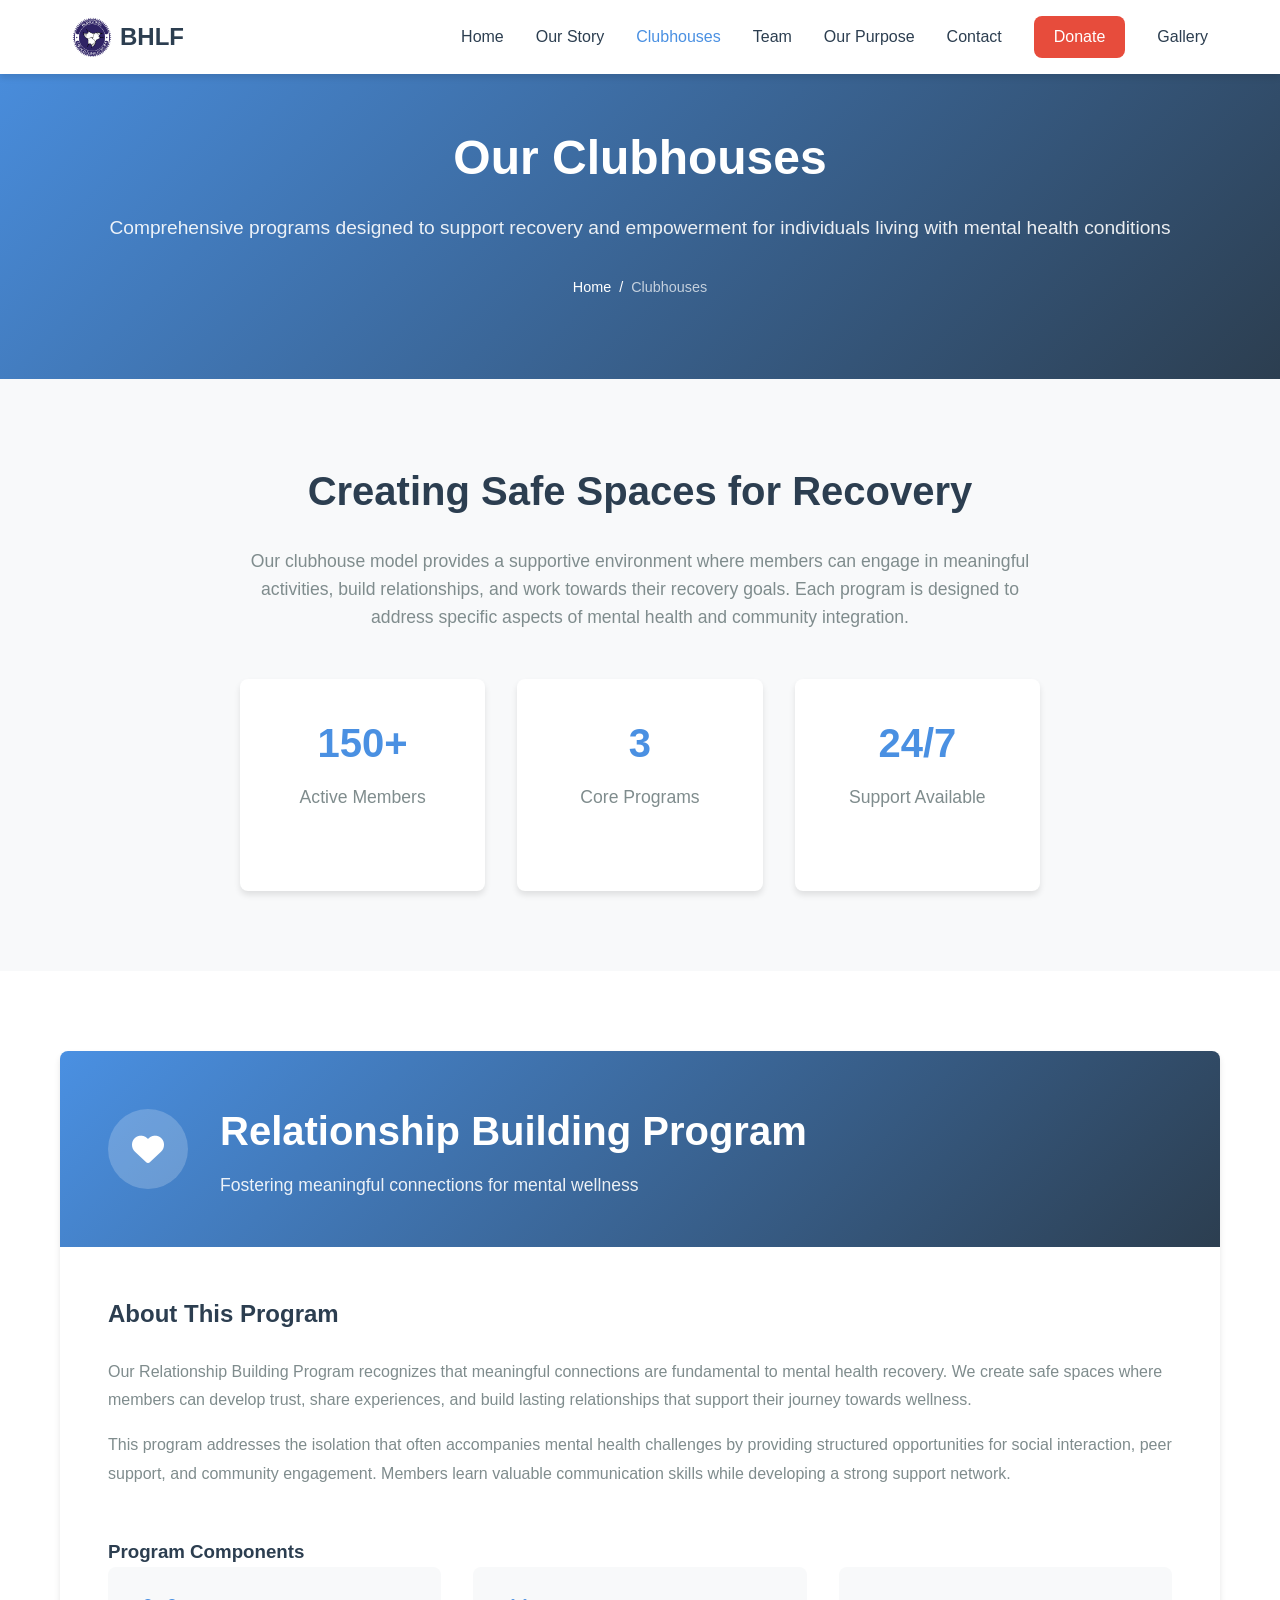
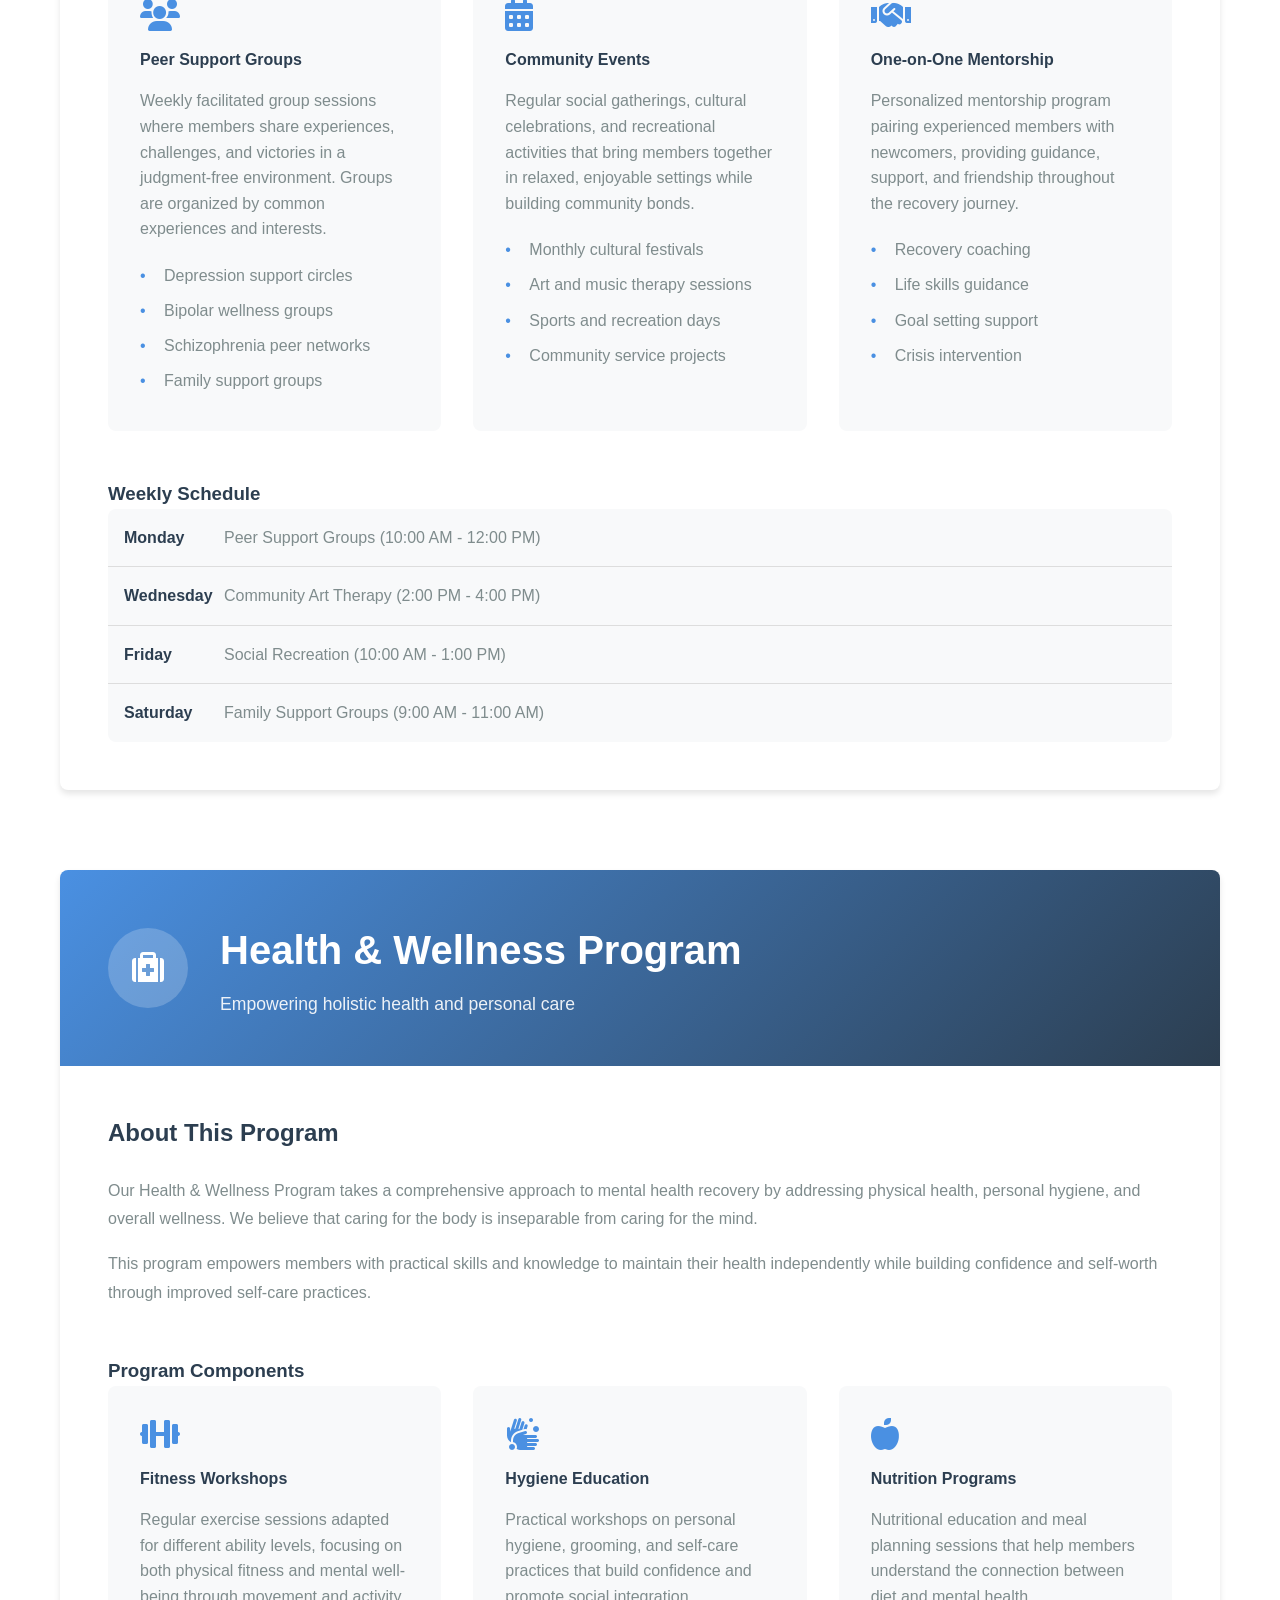
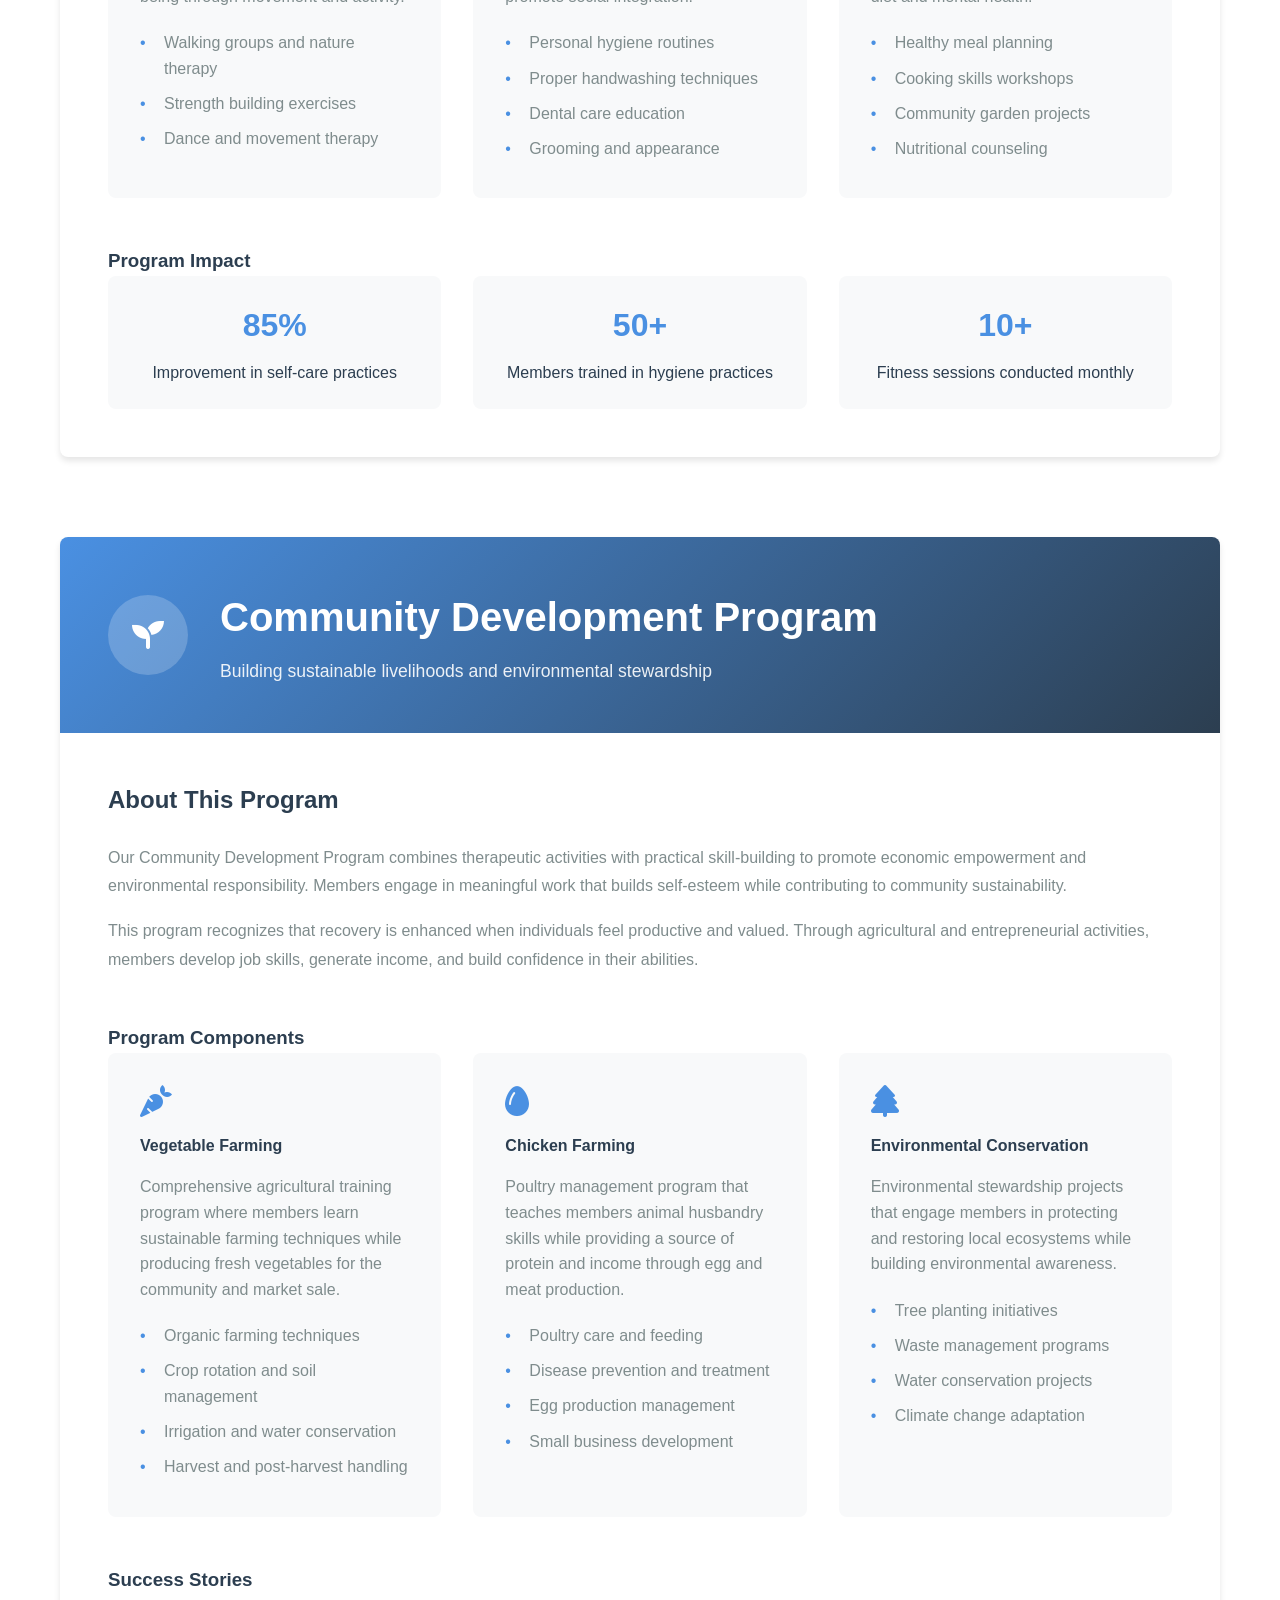
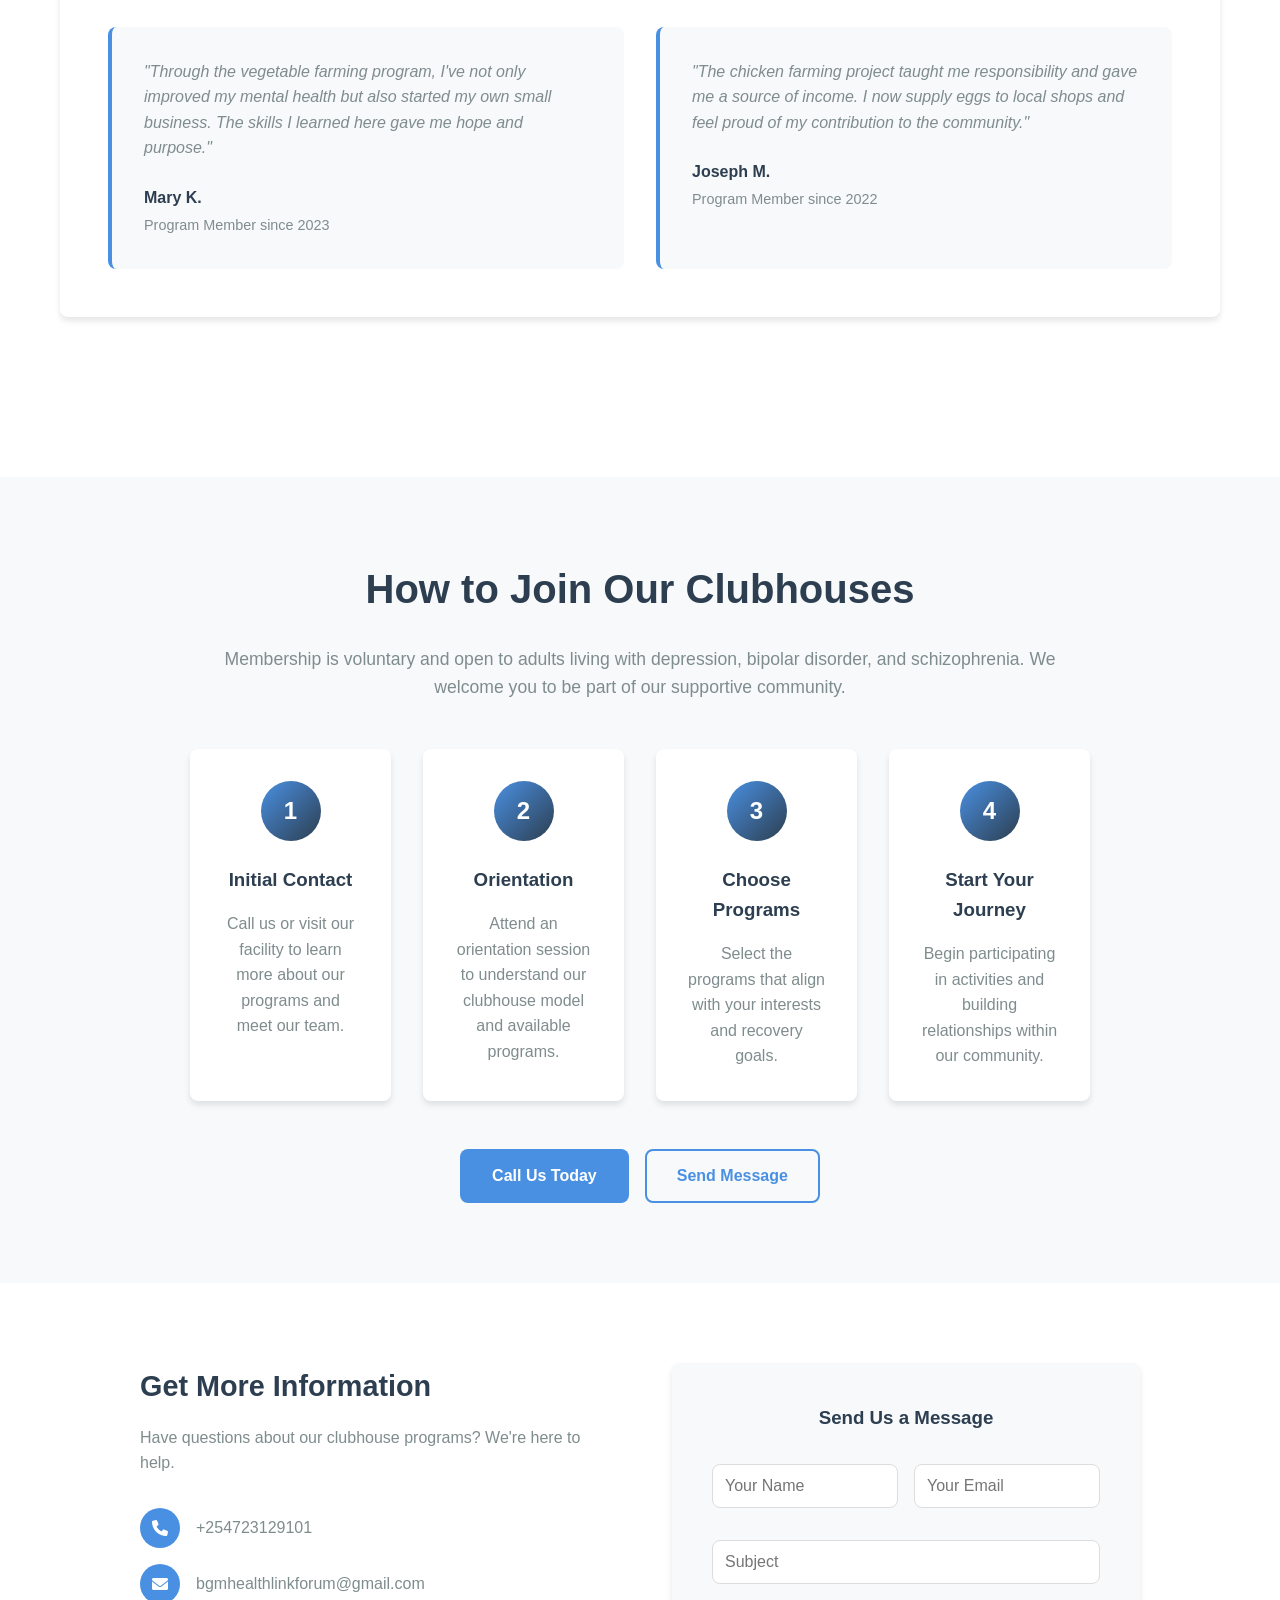
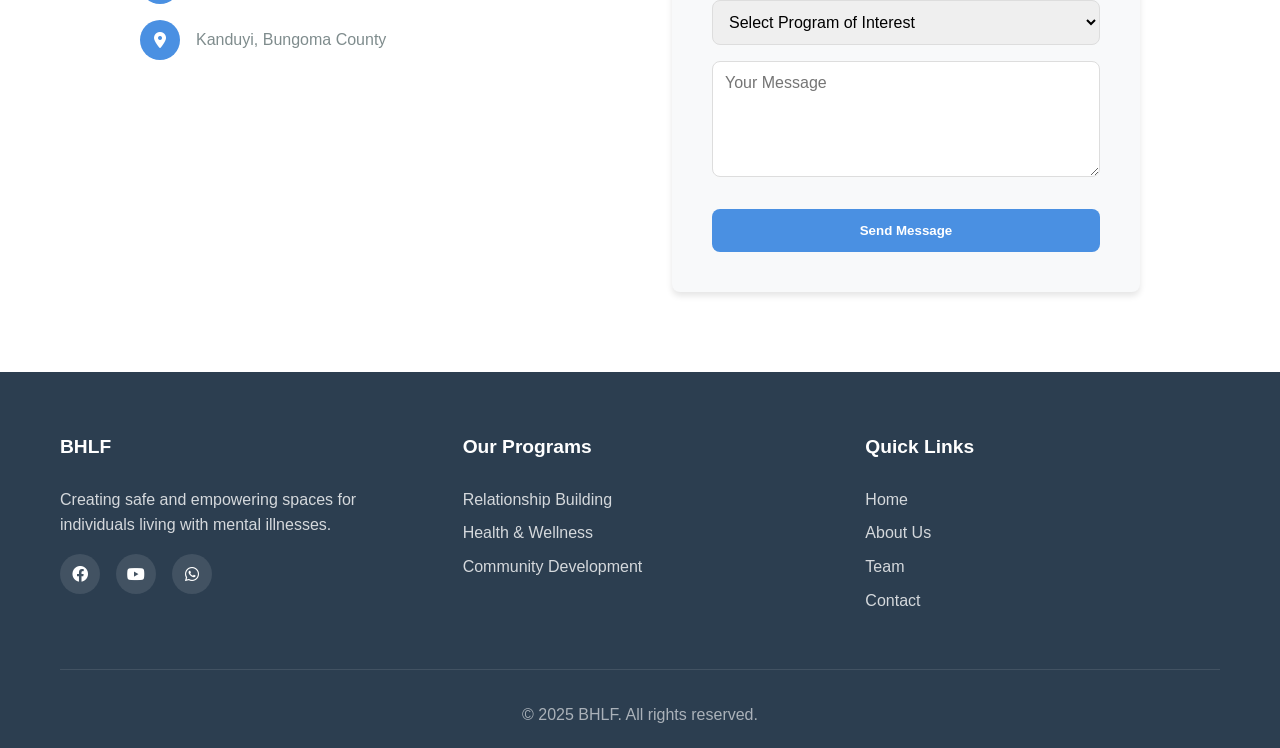
==== clubhouse.html @ 256d0beb "Favico added" ====
<!DOCTYPE html>
<html lang="en">

<head>
    <meta charset="UTF-8">
    <meta name="viewport" content="width=device-width, initial-scale=1.0">
    <title>Our Clubhouses - BHLF</title>
    <link href="https://cdnjs.cloudflare.com/ajax/libs/font-awesome/6.0.0/css/all.min.css" rel="stylesheet">
    <link rel="icon" type="image/png" href="images/bhlflogo.png">
</head>

<body>
    <!-- Navigation -->
    <nav class="navbar">
        <div class="nav-container">
            <div class="nav-brand">
                <img src="images/bhlflogo.png" alt="BHLM" class="logo">
                <span class="brand-text">BHLF</span>
            </div>
            <div class="nav-menu" id="nav-menu">
                <a href="index.html" class="nav-link">Home</a>
                <a href="index.html#about" class="nav-link">Our Story</a>
                <a href="#" class="nav-link active">Clubhouses</a>
                <a href="index.html#team" class="nav-link">Team</a>
                <a href="index.html#impact" class="nav-link">Our Purpose</a>
                <a href="index.html#contact" class="nav-link">Contact</a>
                <a href="/donation.html" class="nav-link donate-btn">Donate</a>
                <a href="/gallery.html" class="nav-link">Gallery</a>

            </div>
            <div class="hamburger" id="hamburger">
                <span class="bar"></span>
                <span class="bar"></span>
                <span class="bar"></span>
            </div>
        </div>
    </nav>

    <!-- Hero Section -->
    <section class="page-hero">
        <div class="hero-overlay"></div>
        <div class="container">
            <div class="hero-content">
                <h1>Our Clubhouses</h1>
                <p>Comprehensive programs designed to support recovery and empowerment for individuals living with
                    mental health conditions</p>
                <nav class="breadcrumb">
                    <a href="index.html">Home</a> <span>/</span> <span>Clubhouses</span>
                </nav>
            </div>
        </div>
    </section>

    <!-- Introduction Section -->
    <section class="intro-section">
        <div class="container">
            <div class="intro-content">
                <h2>Creating Safe Spaces for Recovery</h2>
                <p>Our clubhouse model provides a supportive environment where members can engage in meaningful
                    activities, build relationships, and work towards their recovery goals. Each program is designed to
                    address specific aspects of mental health and community integration.</p>
                <div class="intro-stats">
                    <div class="stat">
                        <h3>150+</h3>
                        <p>Active Members</p>
                    </div>
                    <div class="stat">
                        <h3>3</h3>
                        <p>Core Programs</p>
                    </div>
                    <div class="stat">
                        <h3>24/7</h3>
                        <p>Support Available</p>
                    </div>
                </div>
            </div>
        </div>
    </section>

    <!-- Clubhouse Programs -->
    <section class="programs-detail">
        <div class="container">

            <!-- Relationship Building Program -->
            <div class="program-detail" id="relationship-building">
                <div class="program-header">
                    <div class="program-icon">
                        <i class="fas fa-heart"></i>
                    </div>
                    <div class="program-title">
                        <h2>Relationship Building Program</h2>
                        <p class="program-tagline">Fostering meaningful connections for mental wellness</p>
                    </div>
                </div>

                <div class="program-content">
                    <div class="program-description">
                        <h3>About This Program</h3>
                        <p>Our Relationship Building Program recognizes that meaningful connections are fundamental to
                            mental health recovery. We create safe spaces where members can develop trust, share
                            experiences, and build lasting relationships that support their journey towards wellness.
                        </p>

                        <p>This program addresses the isolation that often accompanies mental health challenges by
                            providing structured opportunities for social interaction, peer support, and community
                            engagement. Members learn valuable communication skills while developing a strong support
                            network.</p>
                    </div>

                    <div class="program-services">
                        <h3>Program Components</h3>
                        <div class="services-grid">
                            <div class="service-card">
                                <i class="fas fa-users"></i>
                                <h4>Peer Support Groups</h4>
                                <p>Weekly facilitated group sessions where members share experiences, challenges, and
                                    victories in a judgment-free environment. Groups are organized by common experiences
                                    and interests.</p>
                                <ul>
                                    <li>Depression support circles</li>
                                    <li>Bipolar wellness groups</li>
                                    <li>Schizophrenia peer networks</li>
                                    <li>Family support groups</li>
                                </ul>
                            </div>

                            <div class="service-card">
                                <i class="fas fa-calendar-alt"></i>
                                <h4>Community Events</h4>
                                <p>Regular social gatherings, cultural celebrations, and recreational activities that
                                    bring members together in relaxed, enjoyable settings while building community
                                    bonds.</p>
                                <ul>
                                    <li>Monthly cultural festivals</li>
                                    <li>Art and music therapy sessions</li>
                                    <li>Sports and recreation days</li>
                                    <li>Community service projects</li>
                                </ul>
                            </div>

                            <div class="service-card">
                                <i class="fas fa-handshake"></i>
                                <h4>One-on-One Mentorship</h4>
                                <p>Personalized mentorship program pairing experienced members with newcomers, providing
                                    guidance, support, and friendship throughout the recovery journey.</p>
                                <ul>
                                    <li>Recovery coaching</li>
                                    <li>Life skills guidance</li>
                                    <li>Goal setting support</li>
                                    <li>Crisis intervention</li>
                                </ul>
                            </div>
                        </div>
                    </div>

                    <div class="program-schedule">
                        <h3>Weekly Schedule</h3>
                        <div class="schedule-table">
                            <div class="schedule-row">
                                <div class="day">Monday</div>
                                <div class="activity">Peer Support Groups (10:00 AM - 12:00 PM)</div>
                            </div>
                            <div class="schedule-row">
                                <div class="day">Wednesday</div>
                                <div class="activity">Community Art Therapy (2:00 PM - 4:00 PM)</div>
                            </div>
                            <div class="schedule-row">
                                <div class="day">Friday</div>
                                <div class="activity">Social Recreation (10:00 AM - 1:00 PM)</div>
                            </div>
                            <div class="schedule-row">
                                <div class="day">Saturday</div>
                                <div class="activity">Family Support Groups (9:00 AM - 11:00 AM)</div>
                            </div>
                        </div>
                    </div>
                </div>
            </div>

            <!-- Health & Wellness Program -->
            <div class="program-detail" id="health-wellness">
                <div class="program-header">
                    <div class="program-icon">
                        <i class="fa fa-medkit"></i>
                    </div>
                    <div class="program-title">
                        <h2>Health & Wellness Program</h2>
                        <p class="program-tagline">Empowering holistic health and personal care</p>
                    </div>
                </div>

                <div class="program-content">
                    <div class="program-description">
                        <h3>About This Program</h3>
                        <p>Our Health & Wellness Program takes a comprehensive approach to mental health recovery by
                            addressing physical health, personal hygiene, and overall wellness. We believe that caring
                            for the body is inseparable from caring for the mind.</p>

                        <p>This program empowers members with practical skills and knowledge to maintain their health
                            independently while building confidence and self-worth through improved self-care practices.
                        </p>
                    </div>

                    <div class="program-services">
                        <h3>Program Components</h3>
                        <div class="services-grid">
                            <div class="service-card">
                                <i class="fas fa-dumbbell"></i>
                                <h4>Fitness Workshops</h4>
                                <p>Regular exercise sessions adapted for different ability levels, focusing on both
                                    physical fitness and mental well-being through movement and activity.</p>
                                <ul>
                                    <li>Walking groups and nature therapy</li>
                                    <li>Strength building exercises</li>
                                    <li>Dance and movement therapy</li>
                                </ul>
                            </div>

                            <div class="service-card">
                                <i class="fas fa-hands-wash"></i>
                                <h4>Hygiene Education</h4>
                                <p>Practical workshops on personal hygiene, grooming, and self-care practices that build
                                    confidence and promote social integration.</p>
                                <ul>
                                    <li>Personal hygiene routines</li>
                                    <li>Proper handwashing techniques</li>
                                    <li>Dental care education</li>
                                    <li>Grooming and appearance</li>
                                </ul>
                            </div>

                            <div class="service-card">
                                <i class="fas fa-apple-alt"></i>
                                <h4>Nutrition Programs</h4>
                                <p>Nutritional education and meal planning sessions that help members understand the
                                    connection between diet and mental health.</p>
                                <ul>
                                    <li>Healthy meal planning</li>
                                    <li>Cooking skills workshops</li>
                                    <li>Community garden projects</li>
                                    <li>Nutritional counseling</li>
                                </ul>
                            </div>
                        </div>
                    </div>

                    <div class="program-impact">
                        <h3>Program Impact</h3>
                        <div class="impact-grid">
                            <div class="impact-stat">
                                <h4>85%</h4>
                                <p>Improvement in self-care practices</p>
                            </div>
                            <div class="impact-stat">
                                <h4>50+</h4>
                                <p>Members trained in hygiene practices</p>
                            </div>
                            <div class="impact-stat">
                                <h4>10+</h4>
                                <p>Fitness sessions conducted monthly</p>
                            </div>
                        </div>
                    </div>
                </div>
            </div>

            <!-- Community Development Program -->
            <div class="program-detail" id="community-development">
                <div class="program-header">
                    <div class="program-icon">
                        <i class="fas fa-seedling"></i>
                    </div>
                    <div class="program-title">
                        <h2>Community Development Program</h2>
                        <p class="program-tagline">Building sustainable livelihoods and environmental stewardship</p>
                    </div>
                </div>

                <div class="program-content">
                    <div class="program-description">
                        <h3>About This Program</h3>
                        <p>Our Community Development Program combines therapeutic activities with practical
                            skill-building to promote economic empowerment and environmental responsibility. Members
                            engage in meaningful work that builds self-esteem while contributing to community
                            sustainability.</p>

                        <p>This program recognizes that recovery is enhanced when individuals feel productive and
                            valued. Through agricultural and entrepreneurial activities, members develop job skills,
                            generate income, and build confidence in their abilities.</p>
                    </div>

                    <div class="program-services">
                        <h3>Program Components</h3>
                        <div class="services-grid">
                            <div class="service-card">
                                <i class="fas fa-carrot"></i>
                                <h4>Vegetable Farming</h4>
                                <p>Comprehensive agricultural training program where members learn sustainable farming
                                    techniques while producing fresh vegetables for the community and market sale.</p>
                                <ul>
                                    <li>Organic farming techniques</li>
                                    <li>Crop rotation and soil management</li>
                                    <li>Irrigation and water conservation</li>
                                    <li>Harvest and post-harvest handling</li>
                                </ul>
                            </div>

                            <div class="service-card">
                                <i class="fas fa-egg"></i>
                                <h4>Chicken Farming</h4>
                                <p>Poultry management program that teaches members animal husbandry skills while
                                    providing a source of protein and income through egg and meat production.</p>
                                <ul>
                                    <li>Poultry care and feeding</li>
                                    <li>Disease prevention and treatment</li>
                                    <li>Egg production management</li>
                                    <li>Small business development</li>
                                </ul>
                            </div>

                            <div class="service-card">
                                <i class="fas fa-tree"></i>
                                <h4>Environmental Conservation</h4>
                                <p>Environmental stewardship projects that engage members in protecting and restoring
                                    local ecosystems while building environmental awareness.</p>
                                <ul>
                                    <li>Tree planting initiatives</li>
                                    <li>Waste management programs</li>
                                    <li>Water conservation projects</li>
                                    <li>Climate change adaptation</li>
                                </ul>
                            </div>
                        </div>
                    </div>

                    <div class="program-outcomes">
                        <h3>Success Stories</h3>
                        <div class="testimonials">
                            <div class="testimonial">
                                <p>"Through the vegetable farming program, I've not only improved my mental health but
                                    also started my own small business. The skills I learned here gave me hope and
                                    purpose."</p>
                                <div class="testimonial-author">
                                    <strong>Mary K.</strong>
                                    <span>Program Member since 2023</span>
                                </div>
                            </div>
                            <div class="testimonial">
                                <p>"The chicken farming project taught me responsibility and gave me a source of income.
                                    I now supply eggs to local shops and feel proud of my contribution to the
                                    community."</p>
                                <div class="testimonial-author">
                                    <strong>Joseph M.</strong>
                                    <span>Program Member since 2022</span>
                                </div>
                            </div>
                        </div>
                    </div>
                </div>
            </div>
        </div>
    </section>

    <!-- How to Join Section -->
    <section class="join-section">
        <div class="container">
            <div class="join-content">
                <h2>How to Join Our Clubhouses</h2>
                <p>Membership is voluntary and open to adults living with depression, bipolar disorder, and
                    schizophrenia. We welcome you to be part of our supportive community.</p>

                <div class="join-steps">
                    <div class="step">
                        <div class="step-number">1</div>
                        <h3>Initial Contact</h3>
                        <p>Call us or visit our facility to learn more about our programs and meet our team.</p>
                    </div>
                    <div class="step">
                        <div class="step-number">2</div>
                        <h3>Orientation</h3>
                        <p>Attend an orientation session to understand our clubhouse model and available programs.</p>
                    </div>
                    <div class="step">
                        <div class="step-number">3</div>
                        <h3>Choose Programs</h3>
                        <p>Select the programs that align with your interests and recovery goals.</p>
                    </div>
                    <div class="step">
                        <div class="step-number">4</div>
                        <h3>Start Your Journey</h3>
                        <p>Begin participating in activities and building relationships within our community.</p>
                    </div>
                </div>

                <div class="join-cta">
                    <a href="tel:+254723129101" class="btn btn-primary">Call Us Today</a>
                    <a href="https://wa.me/254723129101" class="btn btn-secondary">Send Message</a>
                </div>
            </div>
        </div>
    </section>

    <!-- Contact Form Section -->
    <section id="contact-form" class="contact-section">
        <div class="container">
            <div class="contact-content">
                <div class="contact-info">
                    <h3>Get More Information</h3>
                    <p>Have questions about our clubhouse programs? We're here to help.</p>
                    <div class="contact-details">
                        <div class="contact-item">
                            <i class="fas fa-phone"></i>
                            <span>+254723129101</span>
                        </div>
                        <div class="contact-item">
                            <i class="fas fa-envelope"></i>
                            <span>bgmhealthlinkforum@gmail.com</span>
                        </div>
                        <div class="contact-item">
                            <i class="fas fa-map-marker-alt"></i>
                            <span>Kanduyi, Bungoma County</span>
                        </div>
                    </div>
                </div>
                <form class="contact-form" onsubmit="openEmail(event)">
                    <h3>Send Us a Message</h3>
                    <div class="form-row">
                        <input type="text" id="name" name="name" placeholder="Your Name" required>
                        <input type="email" id="email" name="email" placeholder="Your Email" required>
                    </div>
                    <input type="text" id="subject" name="subject" placeholder="Subject" required>
                    <select id="program" name="program" required>
                        <option value="">Select Program of Interest</option>
                        <option value="relationship">Relationship Building</option>
                        <option value="health">Health & Wellness</option>
                        <option value="community">Community Development</option>
                        <option value="all">All Programs</option>
                    </select>
                    <textarea id="message" name="message" placeholder="Your Message" rows="5" required></textarea>
                    <button type="submit" class="btn btn-primary"
                        aria-label="Send message to bgmhealthlinkforum@gmail.com">Send Message</button>
                </form>
            </div>
        </div>
    </section>

    <!-- Footer -->
    <footer class="footer">
        <div class="container">
            <div class="footer-content">
                <div class="footer-section">
                    <h4>BHLF</h4>
                    <p>Creating safe and empowering spaces for individuals living with mental illnesses.</p>
                    <div class="social-links">
                        <a href="https://www.facebook.com/people/Bungoma-Health-Link-Forum-CBO/61552079693194/?_rdr"><i
                                class="fab fa-facebook"></i></a>
                        <a href="http://www.youtube.com/@BUNGOMAHEALTHLINKFORUM"><i class="fab fa-youtube"></i></a>
                        <a href="https://wa.me/254723129101"><i class="fab fa-whatsapp"></i></a>
                    </div>
                </div>
                <div class="footer-section">
                    <h4>Our Programs</h4>
                    <ul>
                        <li><a href="#relationship-building">Relationship Building</a></li>
                        <li><a href="#health-wellness">Health & Wellness</a></li>
                        <li><a href="#community-development">Community Development</a></li>
                    </ul>
                </div>
                <div class="footer-section">
                    <h4>Quick Links</h4>
                    <ul>
                        <li><a href="index.html">Home</a></li>
                        <li><a href="index.html#about">About Us</a></li>
                        <li><a href="index.html#team">Team</a></li>
                        <li><a href="index.html#contact">Contact</a></li>
                    </ul>
                </div>
            </div>
            <div class="footer-bottom">
                <p>© 2025 BHLF. All rights reserved.</p>
            </div>
        </div>
    </footer>

    <style>
        :root {
            --primary-color: #4a90e2;
            --secondary-color: #2c3e50;
            --accent-color: #e74c3c;
            --text-dark: #2c3e50;
            --text-light: #7f8c8d;
            --bg-light: #f8f9fa;
            --white: #ffffff;
            --shadow: 0 4px 6px rgba(0, 0, 0, 0.1);
            --shadow-hover: 0 8px 15px rgba(0, 0, 0, 0.2);
            --border-radius: 8px;
            --transition: all 0.3s ease;
        }

        * {
            margin: 0;
            padding: 0;
            box-sizing: border-box;
        }

        html {
            scroll-behavior: smooth;
        }

        body {
            font-family: 'Segoe UI', Tahoma, Geneva, Verdana, sans-serif;
            line-height: 1.6;
            color: var(--text-dark);
        }

        .container {
            max-width: 1200px;
            margin: 0 auto;
            padding: 0 20px;
        }

        /* Navigation */
        .navbar {
            position: fixed;
            top: 0;
            width: 100%;
            background-color: var(--white);
            box-shadow: var(--shadow);
            z-index: 1000;
        }

        .nav-container {
            display: flex;
            justify-content: space-between;
            align-items: center;
            padding: 1rem 2rem;
            max-width: 1200px;
            margin: 0 auto;
        }

        .nav-brand {
            display: flex;
            align-items: center;
            gap: 0.5rem;
        }

        .logo {
            width: 40px;
            height: 40px;
            border-radius: 50%;
        }

        .brand-text {
            font-size: 1.5rem;
            font-weight: 700;
            color: var(--secondary-color);
        }

        .nav-menu {
            display: flex;
            align-items: center;
            gap: 2rem;
        }

        .nav-link {
            text-decoration: none;
            color: var(--text-dark);
            font-weight: 500;
            transition: var(--transition);
        }

        .nav-link:hover,
        .nav-link.active {
            color: var(--primary-color);
        }

        .nav-link.donate-btn {
            background-color: var(--accent-color);
            color: var(--white);
            padding: 8px 20px;
            border-radius: var(--border-radius);
        }

        .hamburger {
            display: none;
            flex-direction: column;
            cursor: pointer;
        }

        .bar {
            width: 25px;
            height: 3px;
            background-color: var(--secondary-color);
            margin: 3px 0;
            transition: var(--transition);
        }

        /* Page Hero */
        .page-hero {
            background: linear-gradient(135deg, var(--primary-color), var(--secondary-color));
            color: var(--white);
            padding: 120px 0 80px;
            text-align: center;
        }

        .page-hero h1 {
            font-size: 3rem;
            margin-bottom: 1rem;
        }

        .page-hero p {
            font-size: 1.2rem;
            margin-bottom: 2rem;
            opacity: 0.9;
        }

        .breadcrumb {
            display: flex;
            justify-content: center;
            align-items: center;
            gap: 0.5rem;
            font-size: 0.9rem;
        }

        .breadcrumb a {
            color: var(--white);
            text-decoration: none;
        }

        .breadcrumb span:last-child {
            opacity: 0.7;
        }

        /* Introduction Section */
        .intro-section {
            padding: 80px 0;
            background-color: var(--bg-light);
        }

        .intro-content {
            text-align: center;
            max-width: 800px;
            margin: 0 auto;
        }

        .intro-content h2 {
            font-size: 2.5rem;
            margin-bottom: 1.5rem;
            color: var(--secondary-color);
        }

        .intro-content p {
            font-size: 1.1rem;
            color: var(--text-light);
            margin-bottom: 3rem;
        }

        .intro-stats {
            display: grid;
            grid-template-columns: repeat(3, 1fr);
            gap: 2rem;
            margin-top: 3rem;
        }

        .stat {
            text-align: center;
            padding: 2rem;
            background-color: var(--white);
            border-radius: var(--border-radius);
            box-shadow: var(--shadow);
        }

        .stat h3 {
            font-size: 2.5rem;
            color: var(--primary-color);
            margin-bottom: 0.5rem;
        }

        .stat p {
            color: var(--text-light);
        }

        /* Program Details */
        .programs-detail {
            padding: 80px 0;
        }

        .program-detail {
            margin-bottom: 80px;
            background-color: var(--white);
            border-radius: var(--border-radius);
            box-shadow: var(--shadow);
            overflow: hidden;
        }

        .program-header {
            background: linear-gradient(135deg, var(--primary-color), var(--secondary-color));
            color: var(--white);
            padding: 3rem;
            display: flex;
            align-items: center;
            gap: 2rem;
        }

        .program-icon {
            width: 80px;
            height: 80px;
            background-color: rgba(255, 255, 255, 0.2);
            border-radius: 50%;
            display: flex;
            align-items: center;
            justify-content: center;
            font-size: 2rem;
        }

        .program-title h2 {
            font-size: 2.5rem;
            margin-bottom: 0.5rem;
        }

        .program-tagline {
            font-size: 1.1rem;
            opacity: 0.9;
        }

        .program-content {
            padding: 3rem;
        }

        .program-description {
            margin-bottom: 3rem;
        }

        .program-description h3 {
            color: var(--secondary-color);
            margin-bottom: 1.5rem;
            font-size: 1.5rem;
        }

        .program-description p {
            color: var(--text-light);
            margin-bottom: 1rem;
            line-height: 1.8;
        }

        .services-grid {
            display: grid;
            grid-template-columns: repeat(auto-fit, minmax(300px, 1fr));
            gap: 2rem;
            margin-bottom: 3rem;
        }

        .service-card {
            background-color: var(--bg-light);
            padding: 2rem;
            border-radius: var(--border-radius);
            transition: var(--transition);
        }

        .service-card:hover {
            transform: translateY(-5px);
            box-shadow: var(--shadow-hover);
        }

        .service-card i {
            font-size: 2rem;
            color: var(--primary-color);
            margin-bottom: 1rem;
        }

        .service-card h4 {
            color: var(--secondary-color);
            margin-bottom: 1rem;
        }

        .service-card p {
            color: var(--text-light);
            margin-bottom: 1rem;
        }

        .service-card ul {
            list-style: none;
        }

        .service-card li {
            padding: 0.3rem 0;
            color: var(--text-light);
            position: relative;
            padding-left: 1.5rem;
        }

        .service-card li::before {
            content: '•';
            color: var(--primary-color);
            position: absolute;
            left: 0;
        }

        .schedule-table {
            background-color: var(--bg-light);
            border-radius: var(--border-radius);
            overflow: hidden;
        }

        .schedule-row {
            display: flex;
            padding: 1rem;
            border-bottom: 1px solid #ddd;
        }

        .schedule-row:last-child {
            border-bottom: none;
        }

        .day {
            font-weight: 600;
            color: var(--secondary-color);
            min-width: 100px;
        }

        .activity {
            color: var(--text-light);
        }

        .impact-grid {
            display: grid;
            grid-template-columns: repeat(3, 1fr);
            gap: 2rem;
            text-align: center;
        }

        .impact-stat {
            padding: 1.5rem;
            background-color: var(--bg-light);
            border-radius: var(--border-radius);
        }

        .impact-stat h4 {
            font-size: 2rem;
            color: var(--primary-color);
            margin-bottom: 0.5rem;
        }

        .testimonials {
            display: grid;
            grid-template-columns: repeat(auto-fit, minmax(400px, 1fr));
            gap: 2rem;
            margin-top: 2rem;
        }

        .testimonial {
            background-color: var(--bg-light);
            padding: 2rem;
            border-radius: var(--border-radius);
            border-left: 4px solid var(--primary-color);
        }

        .testimonial p {
            font-style: italic;
            color: var(--text-light);
            margin-bottom: 1.5rem;
            line-height: 1.6;
        }

        .testimonial-author {
            display: flex;
            flex-direction: column;
            gap: 0.2rem;
        }

        .testimonial-author strong {
            color: var(--secondary-color);
        }

        .testimonial-author span {
            color: var(--text-light);
            font-size: 0.9rem;
        }

        /* Join Section */
        .join-section {
            padding: 80px 0;
            background-color: var(--bg-light);
        }

        .join-content {
            text-align: center;
            max-width: 900px;
            margin: 0 auto;
        }

        .join-content h2 {
            font-size: 2.5rem;
            color: var(--secondary-color);
            margin-bottom: 1.5rem;
        }

        .join-content>p {
            font-size: 1.1rem;
            color: var(--text-light);
            margin-bottom: 3rem;
        }

        .join-steps {
            display: grid;
            grid-template-columns: repeat(auto-fit, minmax(200px, 1fr));
            gap: 2rem;
            margin-bottom: 3rem;
        }

        .step {
            background-color: var(--white);
            padding: 2rem;
            border-radius: var(--border-radius);
            box-shadow: var(--shadow);
            transition: var(--transition);
            text-align: center;
        }

        .step:hover {
            transform: translateY(-5px);
            box-shadow: var(--shadow-hover);
        }

        .step-number {
            width: 60px;
            height: 60px;
            background: linear-gradient(135deg, var(--primary-color), var(--secondary-color));
            color: var(--white);
            border-radius: 50%;
            display: flex;
            align-items: center;
            justify-content: center;
            font-size: 1.5rem;
            font-weight: 700;
            margin: 0 auto 1.5rem;
        }

        .step h3 {
            color: var(--secondary-color);
            margin-bottom: 1rem;
        }

        .step p {
            color: var(--text-light);
            line-height: 1.6;
        }

        .join-cta {
            display: flex;
            justify-content: center;
            gap: 1rem;
            flex-wrap: wrap;
        }

        .btn {
            display: inline-block;
            padding: 12px 30px;
            border-radius: var(--border-radius);
            text-decoration: none;
            font-weight: 600;
            transition: var(--transition);
            border: 2px solid transparent;
            cursor: pointer;
        }

        .btn-primary {
            background-color: var(--primary-color);
            color: var(--white);
        }

        .btn-primary:hover {
            background-color: var(--secondary-color);
            transform: translateY(-2px);
        }

        .btn-secondary {
            background-color: transparent;
            color: var(--primary-color);
            border-color: var(--primary-color);
        }

        .btn-secondary:hover {
            background-color: var(--primary-color);
            color: var(--white);
        }

        /* Contact Section */
        .contact-section {
            padding: 80px 0;
            background-color: var(--white);
        }

        .contact-content {
            display: grid;
            grid-template-columns: 1fr 1fr;
            gap: 4rem;
            max-width: 1000px;
            margin: 0 auto;
        }

        .contact-info h3 {
            color: var(--secondary-color);
            margin-bottom: 1rem;
            font-size: 1.8rem;
        }

        .contact-info p {
            color: var(--text-light);
            margin-bottom: 2rem;
        }

        .contact-details {
            display: flex;
            flex-direction: column;
            gap: 1rem;
        }

        .contact-item {
            display: flex;
            align-items: center;
            gap: 1rem;
        }

        .contact-item i {
            width: 40px;
            height: 40px;
            background-color: var(--primary-color);
            color: var(--white);
            border-radius: 50%;
            display: flex;
            align-items: center;
            justify-content: center;
        }

        .contact-item span {
            color: var(--text-light);
        }

        .contact-form {
            background-color: var(--bg-light);
            padding: 2.5rem;
            border-radius: var(--border-radius);
            box-shadow: var(--shadow);
        }

        .contact-form h3 {
            color: var(--secondary-color);
            margin-bottom: 2rem;
            text-align: center;
        }

        .form-row {
            display: grid;
            grid-template-columns: 1fr 1fr;
            gap: 1rem;
            margin-bottom: 1rem;
        }

        .contact-form input,
        .contact-form select,
        .contact-form textarea {
            width: 100%;
            padding: 12px;
            border: 1px solid #ddd;
            border-radius: var(--border-radius);
            font-family: inherit;
            font-size: 1rem;
            transition: var(--transition);
        }

        .contact-form input:focus,
        .contact-form select:focus,
        .contact-form textarea:focus {
            outline: none;
            border-color: var(--primary-color);
            box-shadow: 0 0 0 3px rgba(74, 144, 226, 0.1);
        }

        .contact-form input,
        .contact-form select {
            margin-bottom: 1rem;
        }

        .contact-form textarea {
            resize: vertical;
            margin-bottom: 1.5rem;
        }

        .contact-form button {
            width: 100%;
        }

        /* Footer */
        .footer {
            background-color: var(--secondary-color);
            color: var(--white);
            padding: 60px 0 20px;
        }

        .footer-content {
            display: grid;
            grid-template-columns: repeat(auto-fit, minmax(250px, 1fr));
            gap: 3rem;
            margin-bottom: 3rem;
        }

        .footer-section h4 {
            margin-bottom: 1.5rem;
            font-size: 1.2rem;
        }

        .footer-section p {
            color: rgba(255, 255, 255, 0.8);
            margin-bottom: 1rem;
            line-height: 1.6;
        }

        .footer-section ul {
            list-style: none;
        }

        .footer-section ul li {
            margin-bottom: 0.5rem;
        }

        .footer-section ul li a {
            color: rgba(255, 255, 255, 0.8);
            text-decoration: none;
            transition: var(--transition);
        }

        .footer-section ul li a:hover {
            color: var(--white);
        }

        .social-links {
            display: flex;
            gap: 1rem;
            margin-top: 1rem;
        }

        .social-links a {
            width: 40px;
            height: 40px;
            background-color: rgba(255, 255, 255, 0.1);
            color: var(--white);
            border-radius: 50%;
            display: flex;
            align-items: center;
            justify-content: center;
            text-decoration: none;
            transition: var(--transition);
        }

        .social-links a:hover {
            background-color: var(--primary-color);
            transform: translateY(-2px);
        }

        .footer-bottom {
            border-top: 1px solid rgba(255, 255, 255, 0.1);
            padding-top: 2rem;
            text-align: center;
        }

        .footer-bottom p {
            color: rgba(255, 255, 255, 0.6);
        }

        /* Responsive Design */
        @media (max-width: 768px) {
            .hamburger {
                display: flex;
            }

            .nav-menu {
                position: fixed;
                left: -100%;
                top: 70px;
                flex-direction: column;
                background-color: var(--white);
                width: 100%;
                text-align: center;
                transition: 0.3s;
                box-shadow: var(--shadow);
                padding: 2rem 0;
            }

            .nav-menu.active {
                left: 0;
            }

            .nav-link {
                margin: 1rem 0;
            }

            .page-hero h1 {
                font-size: 2rem;
            }

            .page-hero p {
                font-size: 1rem;
            }

            .intro-content h2 {
                font-size: 2rem;
            }

            .intro-stats {
                grid-template-columns: 1fr;
                gap: 1rem;
            }

            .program-header {
                flex-direction: column;
                text-align: center;
                padding: 2rem;
            }

            .program-title h2 {
                font-size: 1.8rem;
            }

            .program-content {
                padding: 2rem;
            }

            .services-grid {
                grid-template-columns: 1fr;
            }

            .impact-grid {
                grid-template-columns: 1fr;
            }

            .join-steps {
                grid-template-columns: 1fr;
            }

            .join-cta {
                flex-direction: column;
                align-items: center;
            }

            .contact-content {
                grid-template-columns: 1fr;
                gap: 2rem;
            }

            .form-row {
                grid-template-columns: 1fr;
            }

            .testimonials {
                grid-template-columns: 1fr;
            }

            .footer-content {
                grid-template-columns: 1fr;
                text-align: center;
            }
        }

        @media (max-width: 480px) {
            .container {
                padding: 0 15px;
            }

            .page-hero {
                padding: 100px 0 60px;
            }

            .page-hero h1 {
                font-size: 1.8rem;
            }

            .intro-section,
            .programs-detail,
            .join-section,
            .contact-section {
                padding: 60px 0;
            }

            .program-detail {
                margin-bottom: 60px;
            }

            .program-content,
            .contact-form {
                padding: 1.5rem;
            }

            .service-card {
                padding: 1.5rem;
            }
        }
    </style>

    <script>
        // Mobile Navigation Toggle
        const hamburger = document.getElementById('hamburger');
        const navMenu = document.getElementById('nav-menu');

        hamburger.addEventListener('click', () => {
            hamburger.classList.toggle('active');
            navMenu.classList.toggle('active');
        });

        // Close mobile menu when clicking on a link
        document.querySelectorAll('.nav-link').forEach(n => n.addEventListener('click', () => {
            hamburger.classList.remove('active');
            navMenu.classList.remove('active');
        }));

        // Form submission handler

        function openEmail(event) {
        event.preventDefault(); // Prevent form submission

        // Get form data
        var name = document.getElementById('name').value;
        var email = document.getElementById('email').value;
        var subject = document.getElementById('subject').value;
        var program = document.getElementById('program').value;
        var message = document.getElementById('message').value;

        // Simple validation
        if (!name || !email || !subject || !program || !message) {
            alert('Please fill in all fields.');
            return;
        }

        // Construct mailto link
        var body = `Name: ${name}\nEmail: ${email}\nProgram: ${program}\n\nMessage: ${message}`;
        var mailtoLink = `mailto:bgmhealthlinkforum@gmail.com?subject=${encodeURIComponent(subject)}&body=${encodeURIComponent(body)}`;

        // Open email client
        window.location.href = mailtoLink;

        // Clear the form after opening email client
        document.querySelector('.contact-form').reset();
        alert('Thank you for your message! Your email client will open to send the message.');
    }

        // Smooth scrolling for anchor links
        document.querySelectorAll('a[href^="#"]').forEach(anchor => {
            anchor.addEventListener('click', function (e) {
                e.preventDefault();
                const target = document.querySelector(this.getAttribute('href'));
                if (target) {
                    target.scrollIntoView({
                        behavior: 'smooth',
                        block: 'start'
                    });
                }
            });
        });

        // Add scroll effect to navbar
        window.addEventListener('scroll', () => {
            const navbar = document.querySelector('.navbar');
            if (window.scrollY > 100) {
                navbar.style.backgroundColor = 'rgba(255, 255, 255, 0.95)';
                navbar.style.backdropFilter = 'blur(10px)';
            } else {
                navbar.style.backgroundColor = 'var(--white)';
                navbar.style.backdropFilter = 'none';
            }
        });
    </script>
</body>

</html>
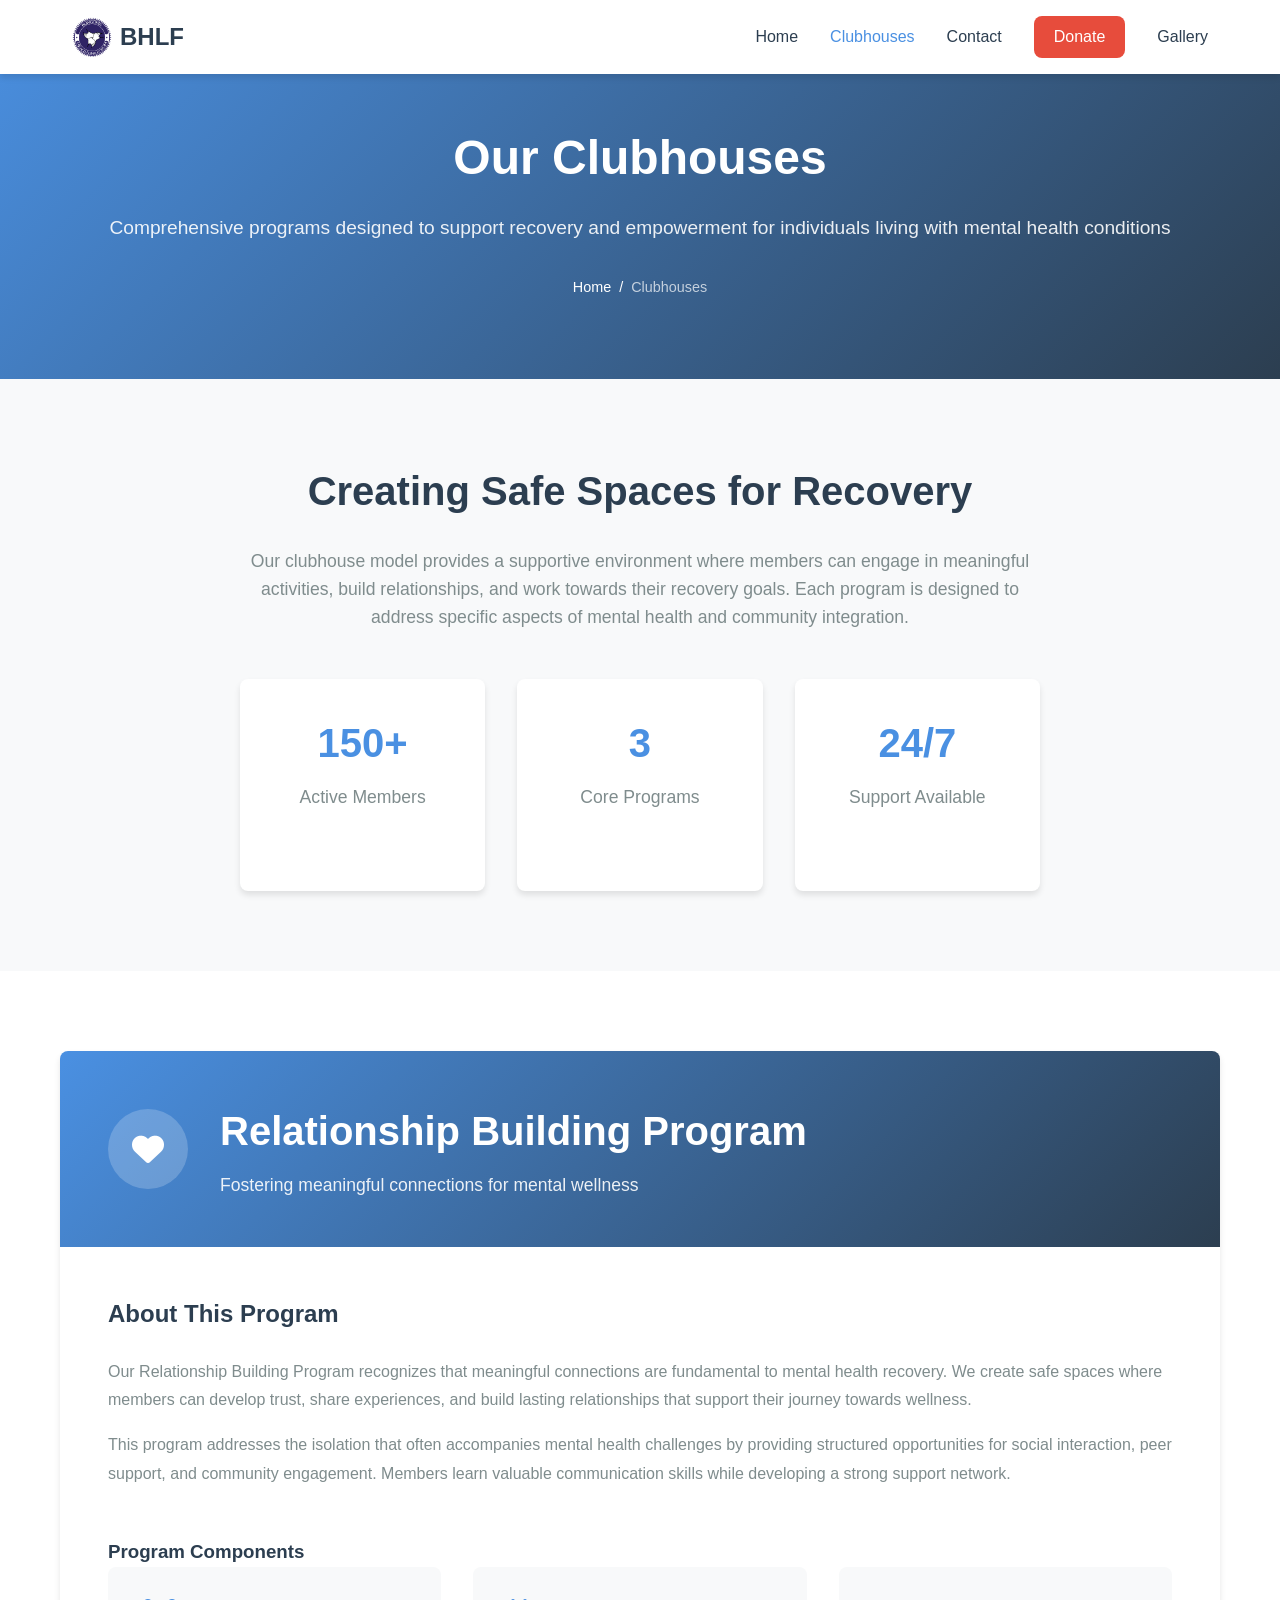
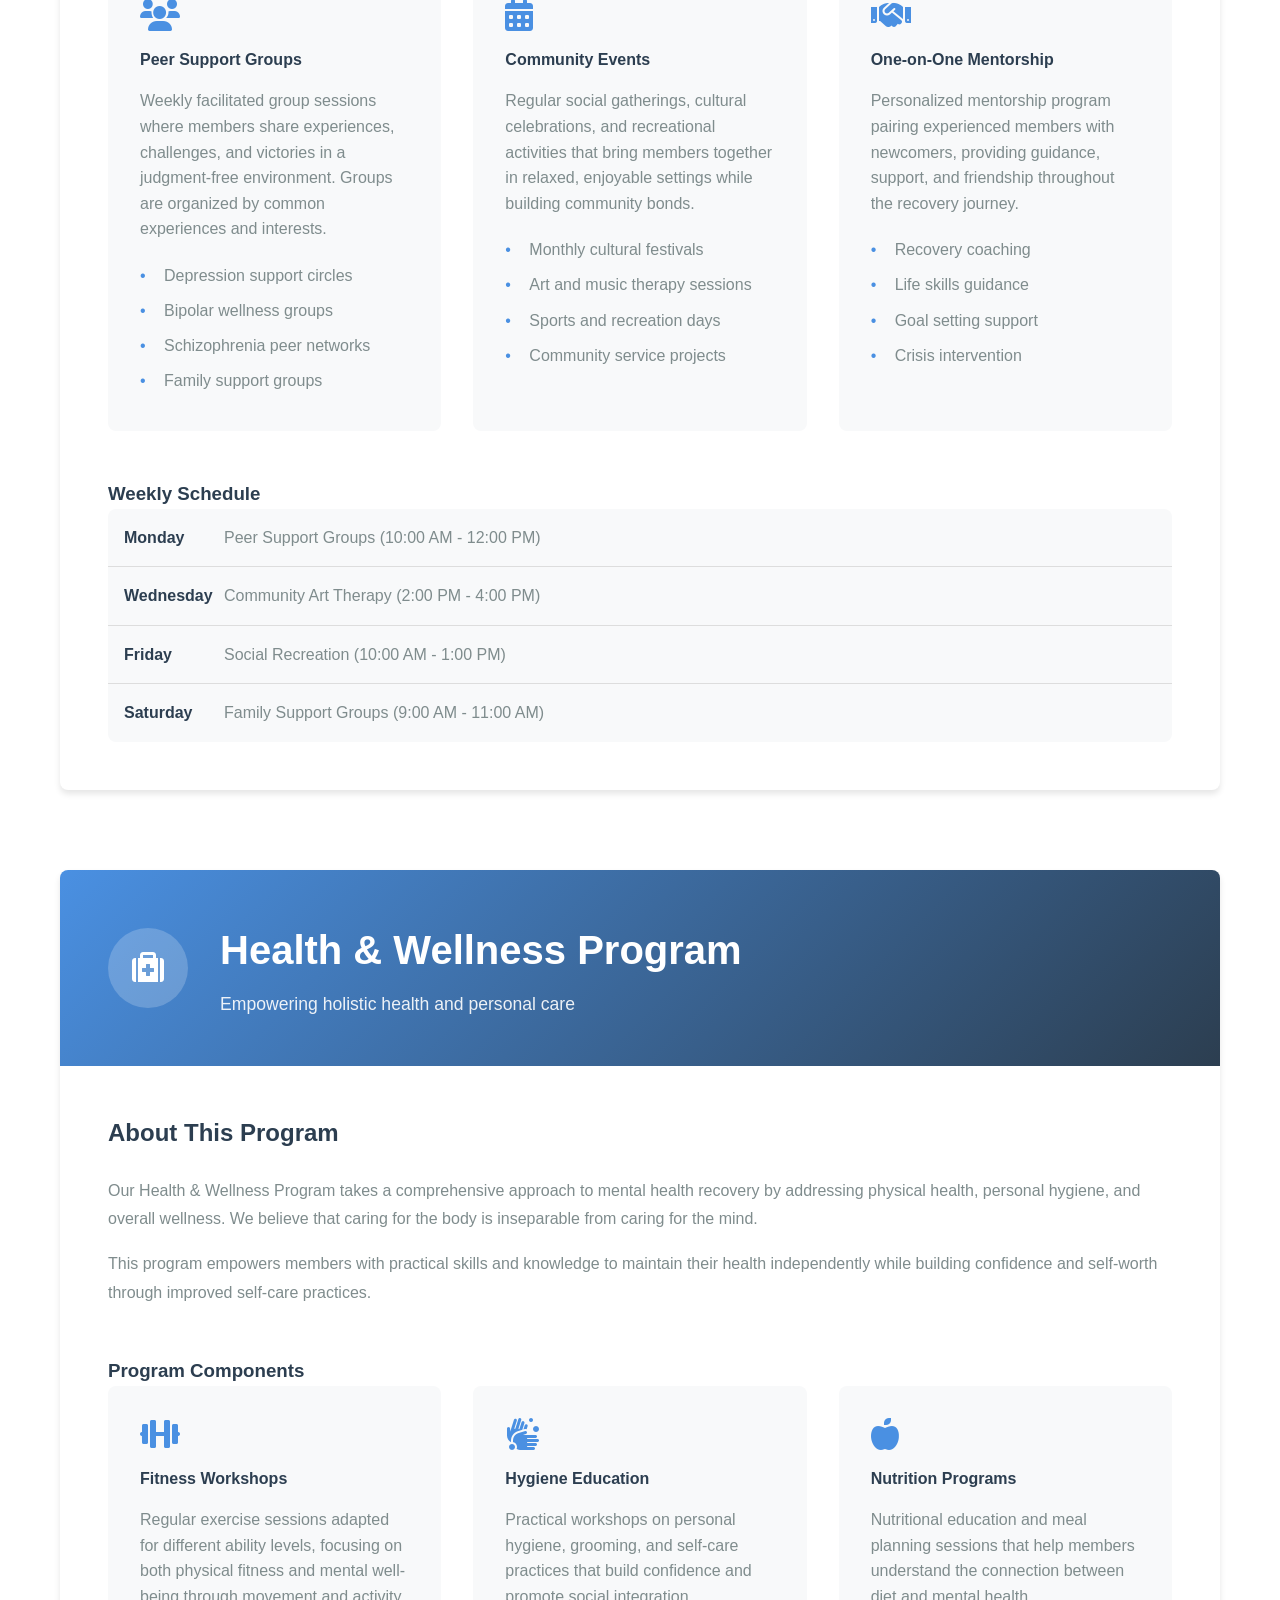
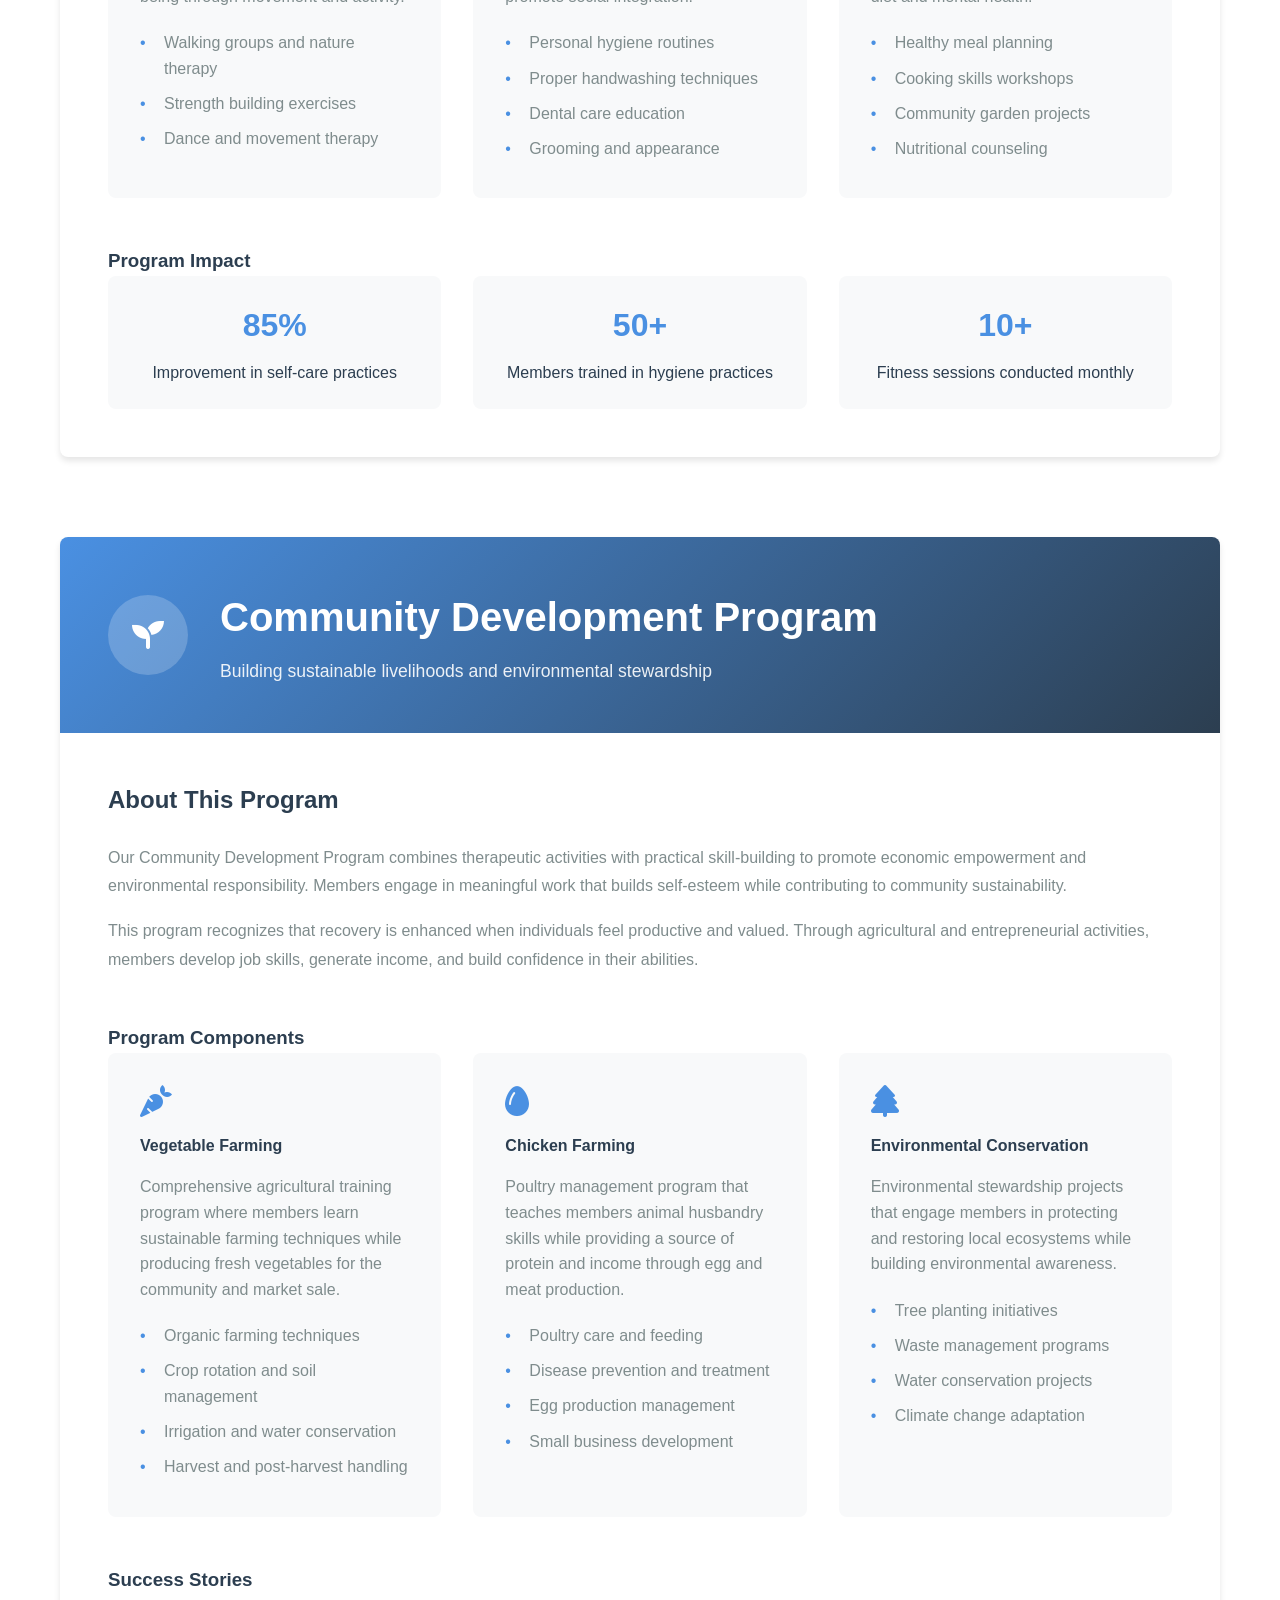
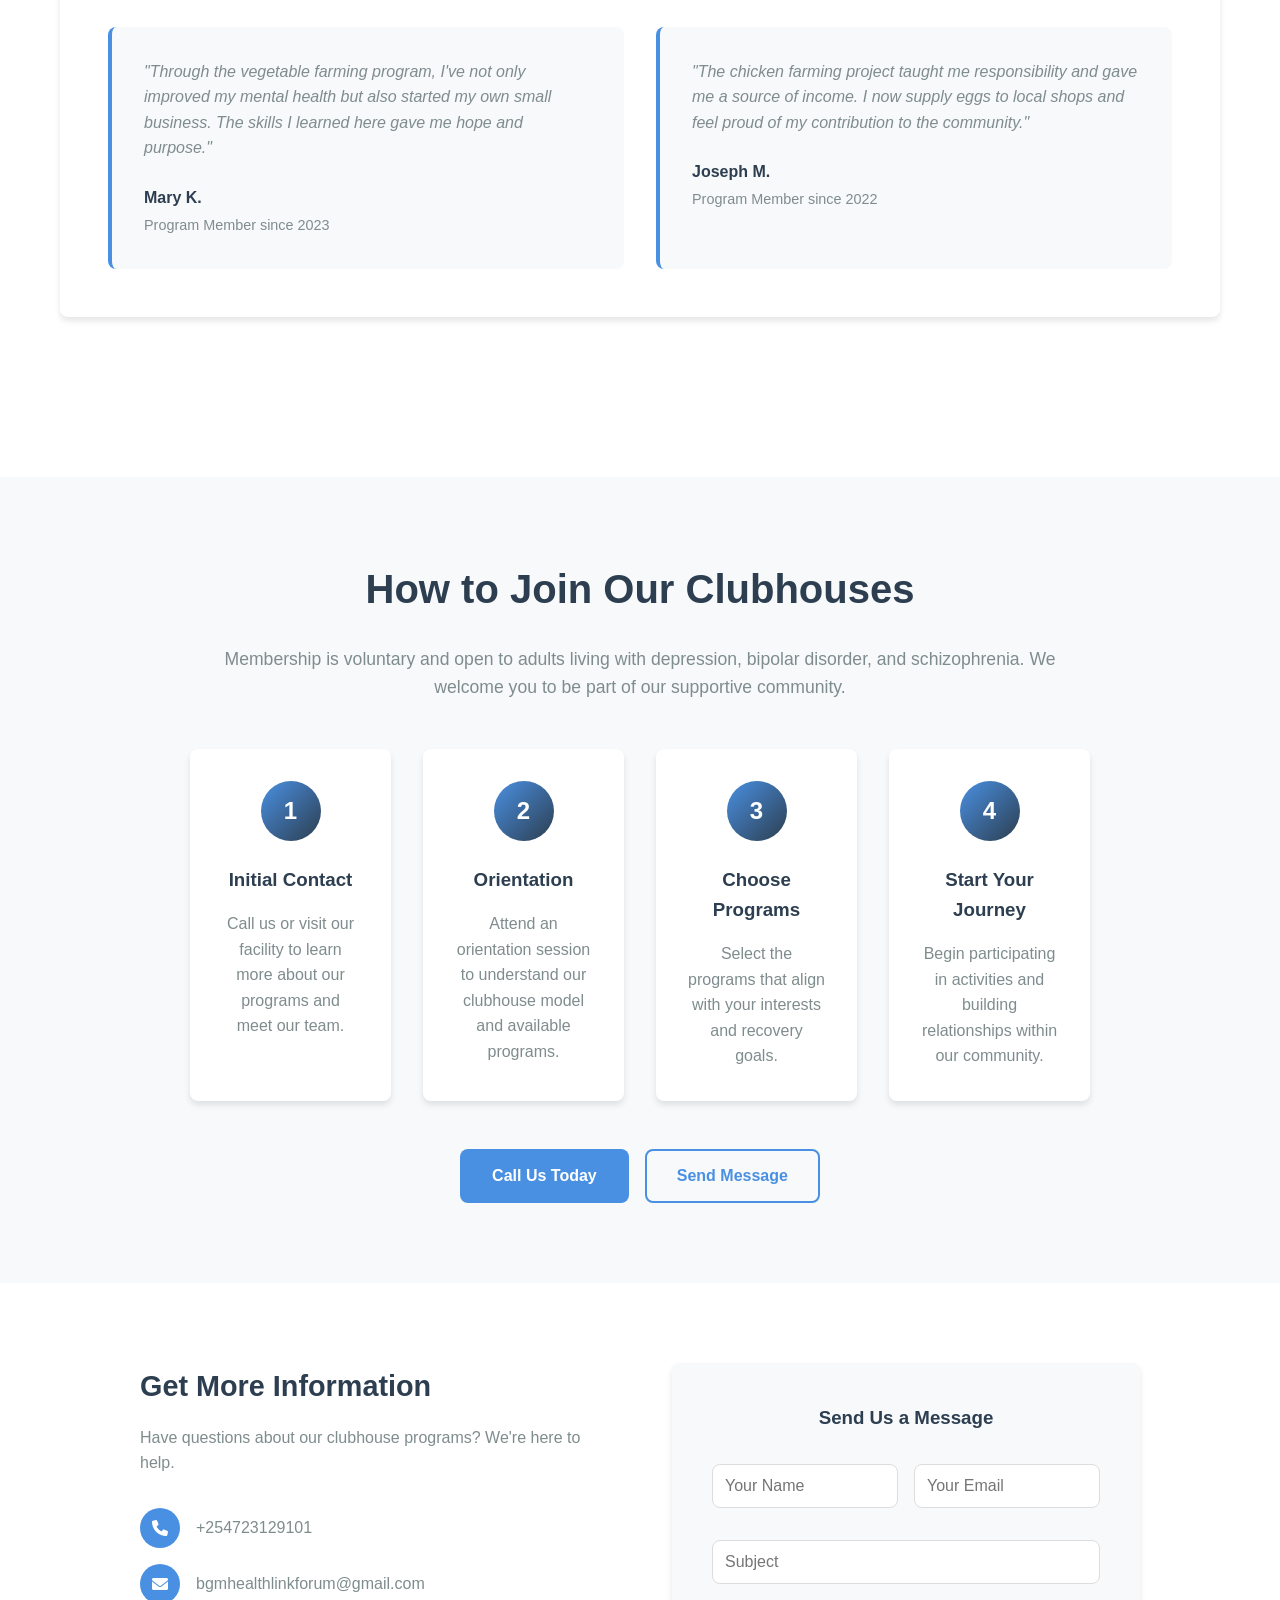
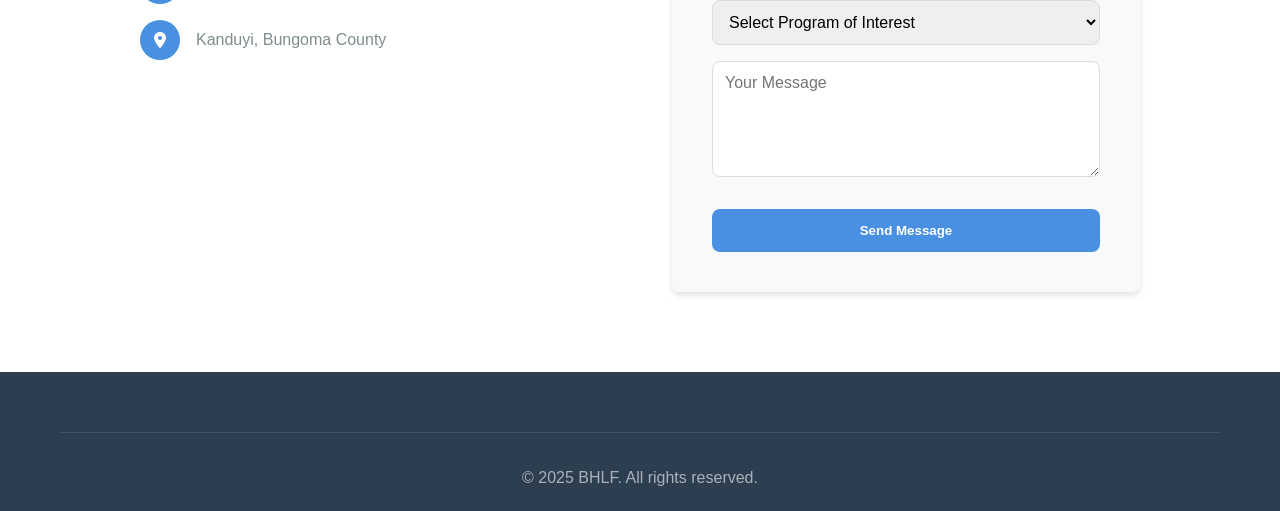
==== commit abdf8176: "Footer added" ====
--- a/clubhouse.html
+++ b/clubhouse.html
@@ -19,11 +19,8 @@
             </div>
             <div class="nav-menu" id="nav-menu">
                 <a href="index.html" class="nav-link">Home</a>
-                <a href="index.html#about" class="nav-link">Our Story</a>
                 <a href="#" class="nav-link active">Clubhouses</a>
-                <a href="index.html#team" class="nav-link">Team</a>
-                <a href="index.html#impact" class="nav-link">Our Purpose</a>
-                <a href="index.html#contact" class="nav-link">Contact</a>
+                <a href="/index.html#contact" class="nav-link">Contact</a>
                 <a href="/donation.html" class="nav-link donate-btn">Donate</a>
                 <a href="/gallery.html" class="nav-link">Gallery</a>
 
@@ -447,35 +444,6 @@
     <!-- Footer -->
     <footer class="footer">
         <div class="container">
-            <div class="footer-content">
-                <div class="footer-section">
-                    <h4>BHLF</h4>
-                    <p>Creating safe and empowering spaces for individuals living with mental illnesses.</p>
-                    <div class="social-links">
-                        <a href="https://www.facebook.com/people/Bungoma-Health-Link-Forum-CBO/61552079693194/?_rdr"><i
-                                class="fab fa-facebook"></i></a>
-                        <a href="http://www.youtube.com/@BUNGOMAHEALTHLINKFORUM"><i class="fab fa-youtube"></i></a>
-                        <a href="https://wa.me/254723129101"><i class="fab fa-whatsapp"></i></a>
-                    </div>
-                </div>
-                <div class="footer-section">
-                    <h4>Our Programs</h4>
-                    <ul>
-                        <li><a href="#relationship-building">Relationship Building</a></li>
-                        <li><a href="#health-wellness">Health & Wellness</a></li>
-                        <li><a href="#community-development">Community Development</a></li>
-                    </ul>
-                </div>
-                <div class="footer-section">
-                    <h4>Quick Links</h4>
-                    <ul>
-                        <li><a href="index.html">Home</a></li>
-                        <li><a href="index.html#about">About Us</a></li>
-                        <li><a href="index.html#team">Team</a></li>
-                        <li><a href="index.html#contact">Contact</a></li>
-                    </ul>
-                </div>
-            </div>
             <div class="footer-bottom">
                 <p>© 2025 BHLF. All rights reserved.</p>
             </div>
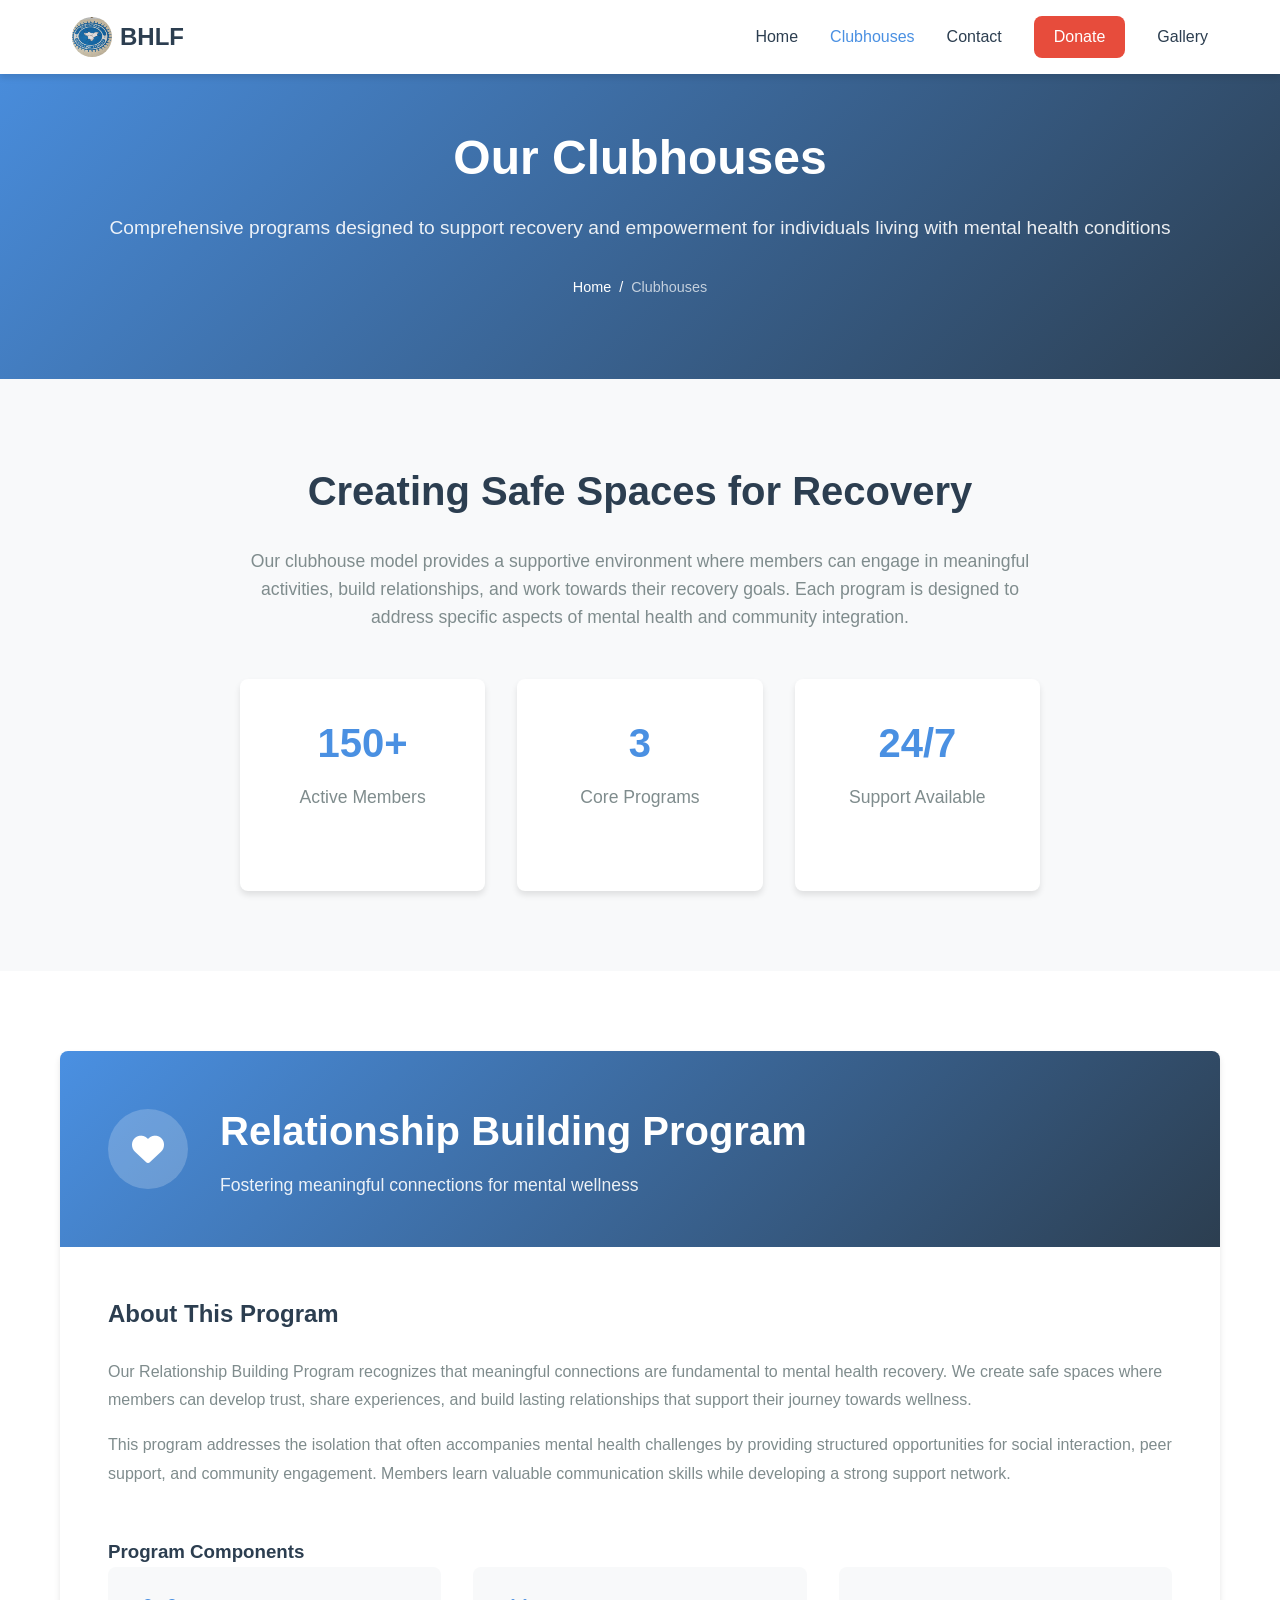
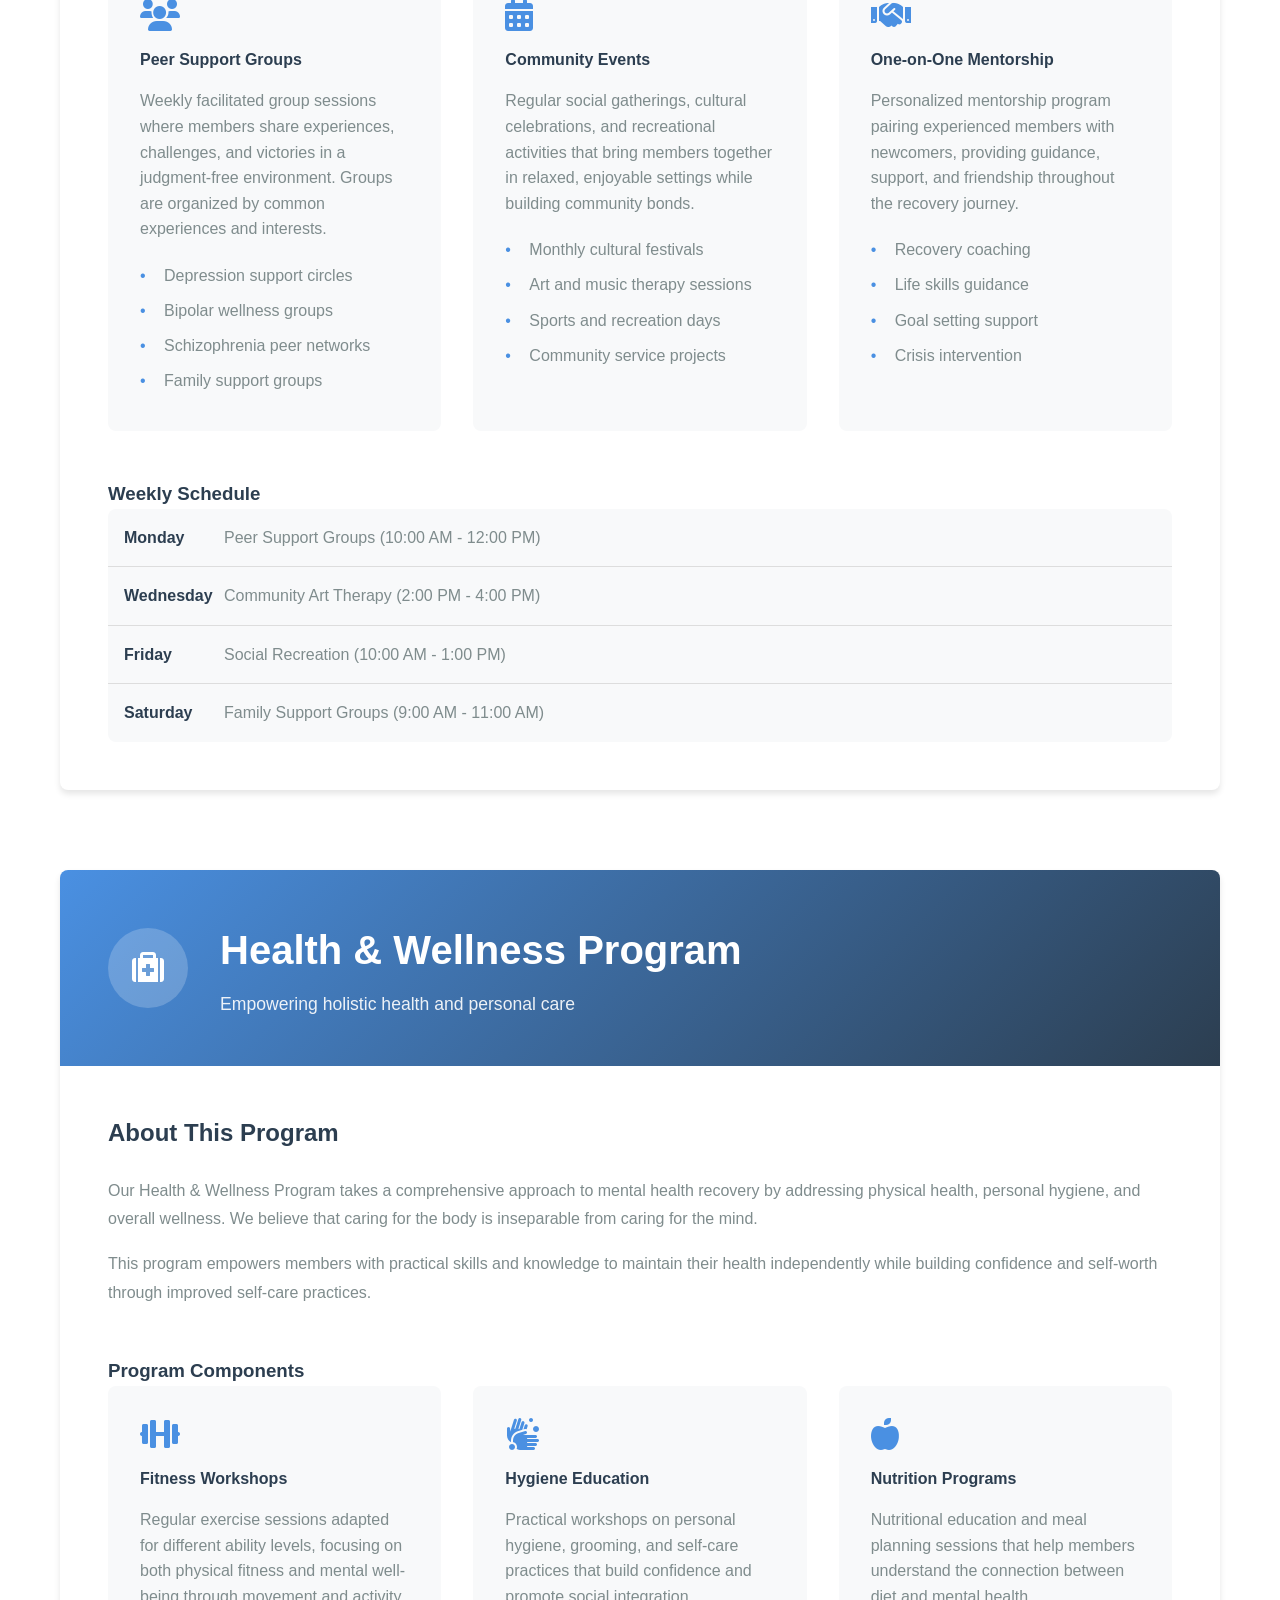
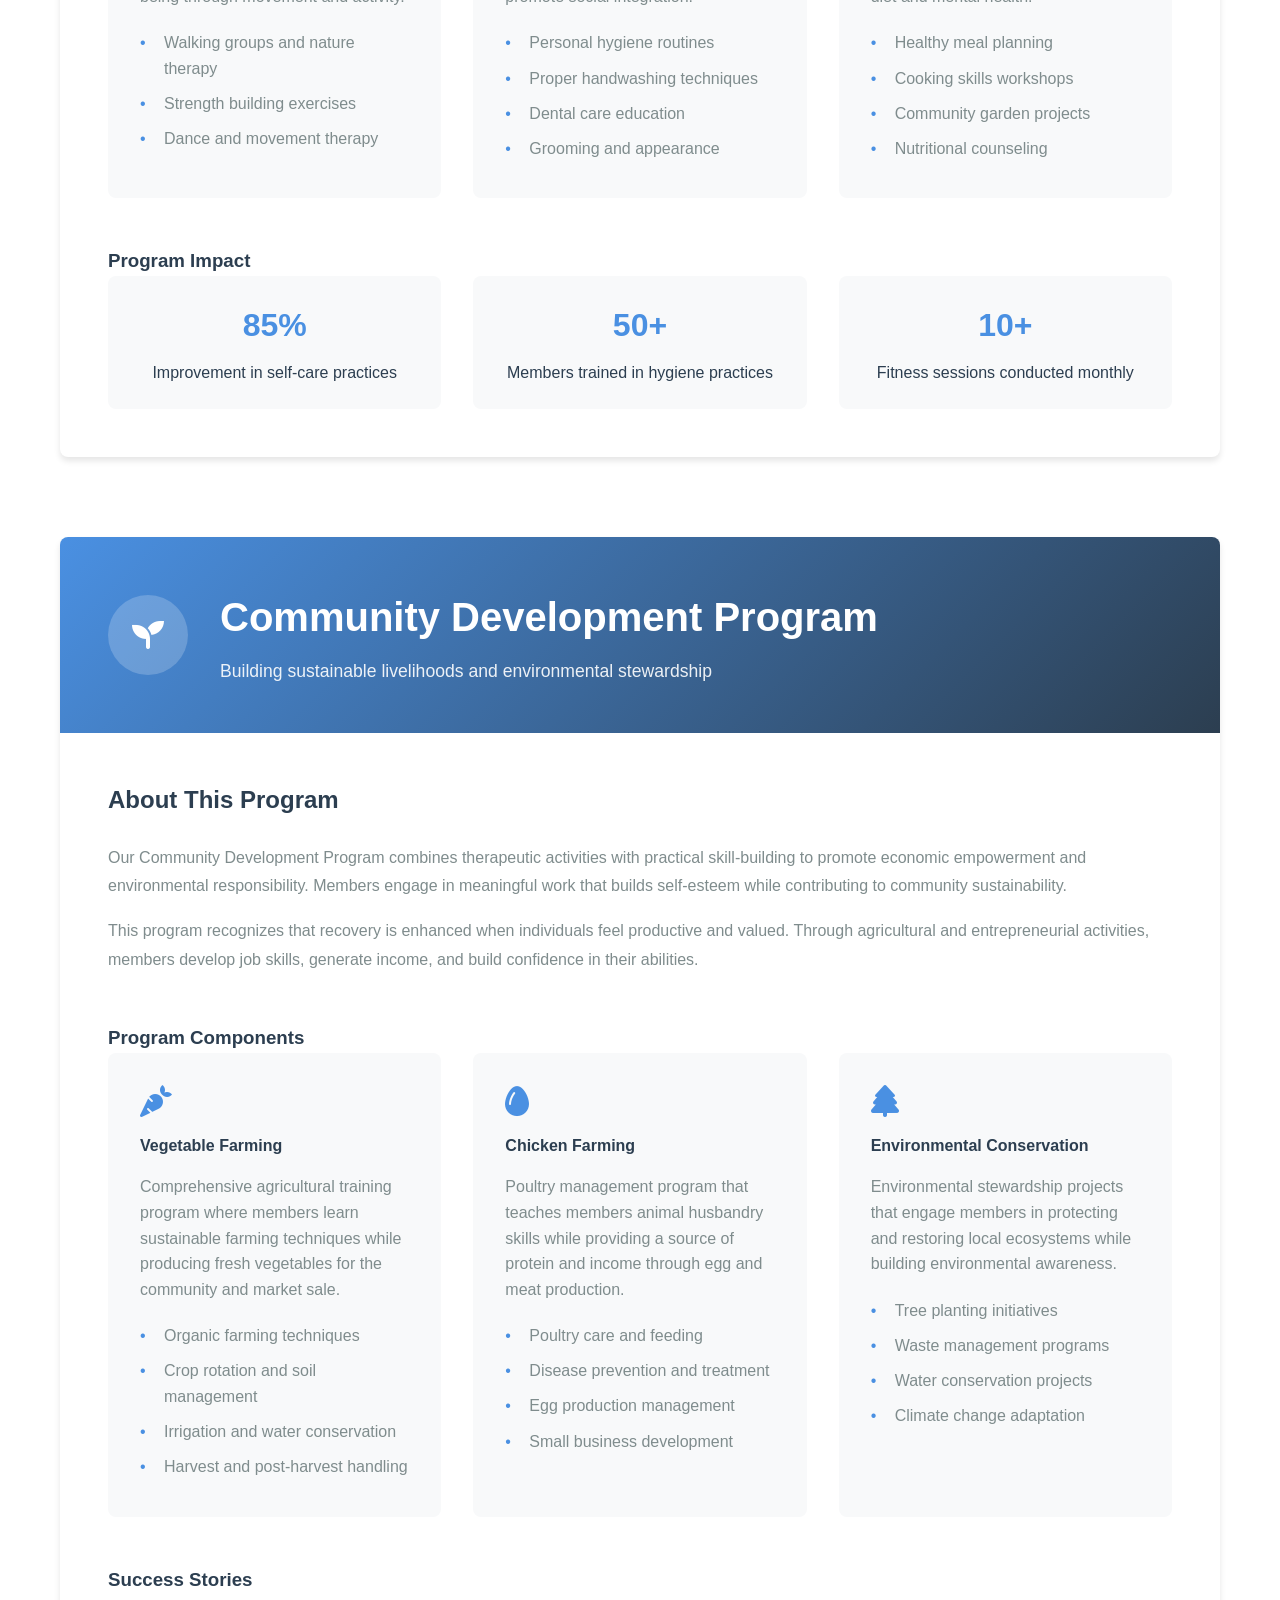
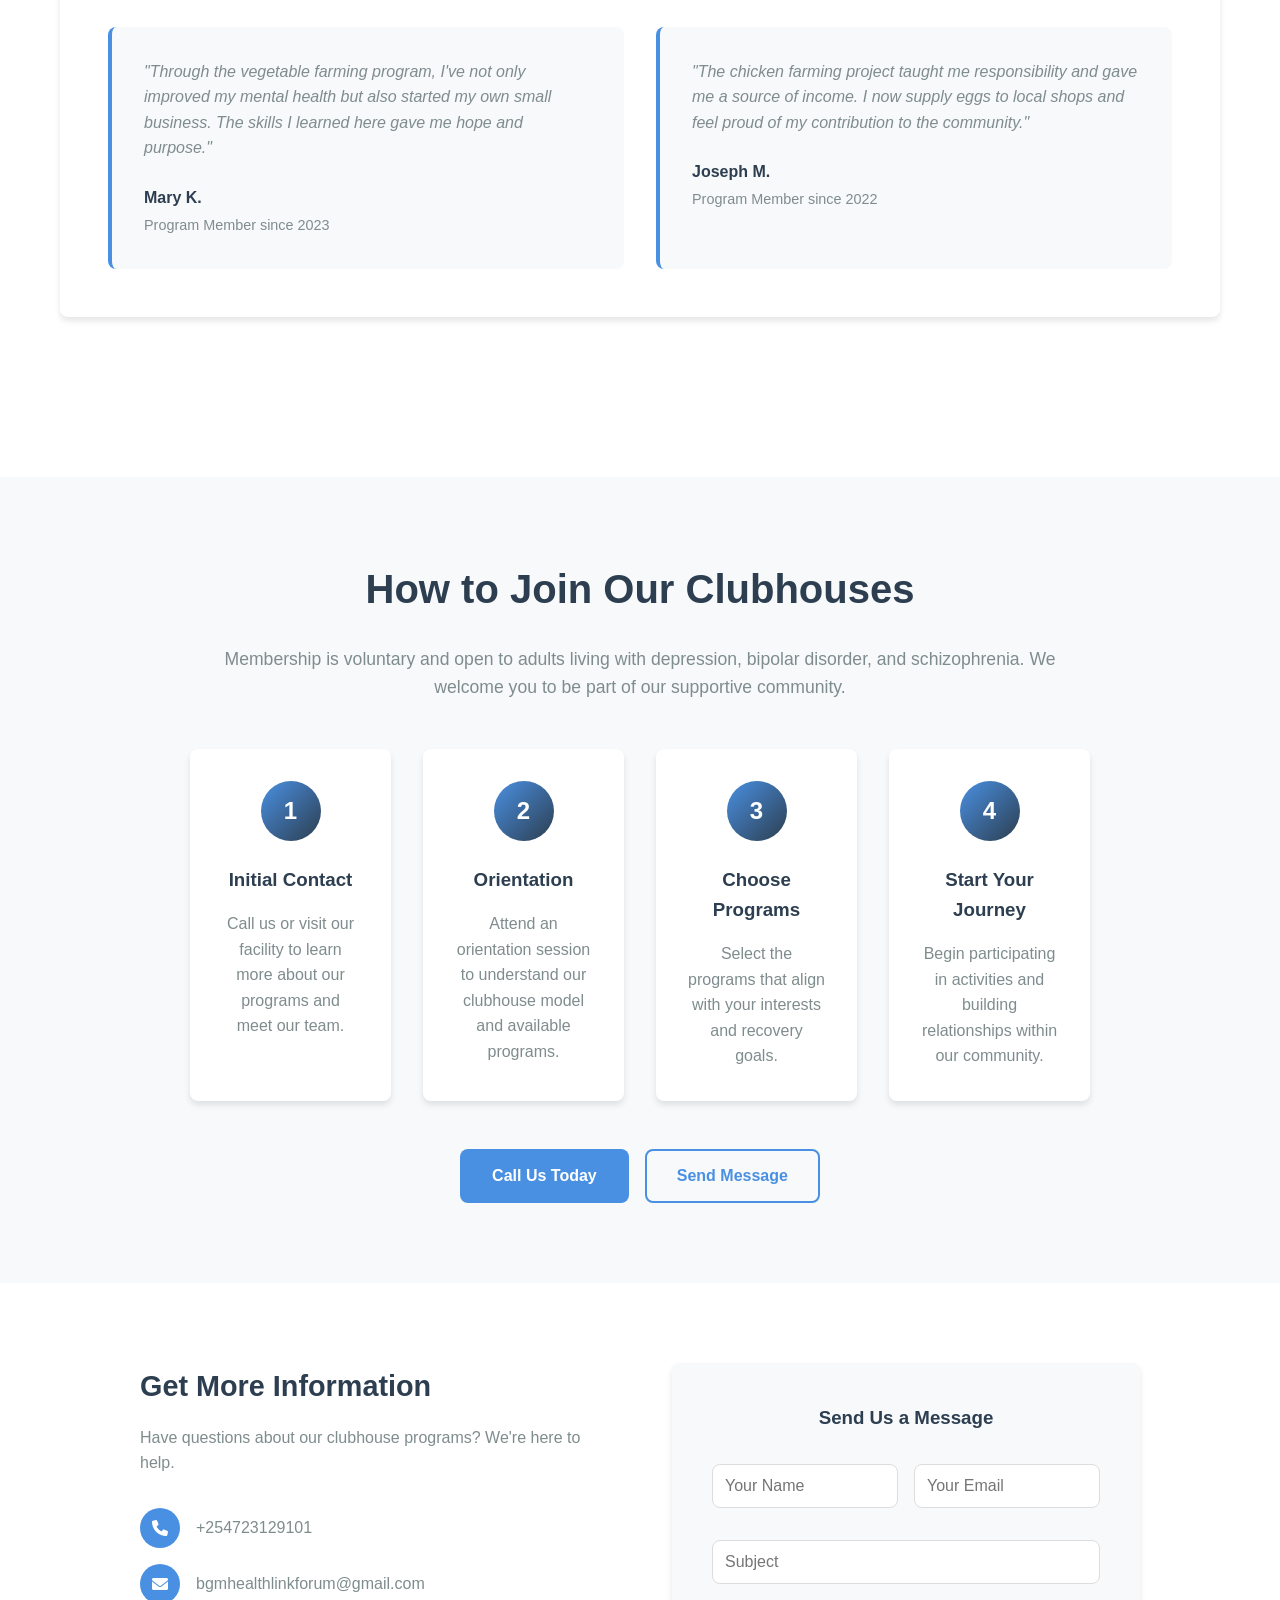
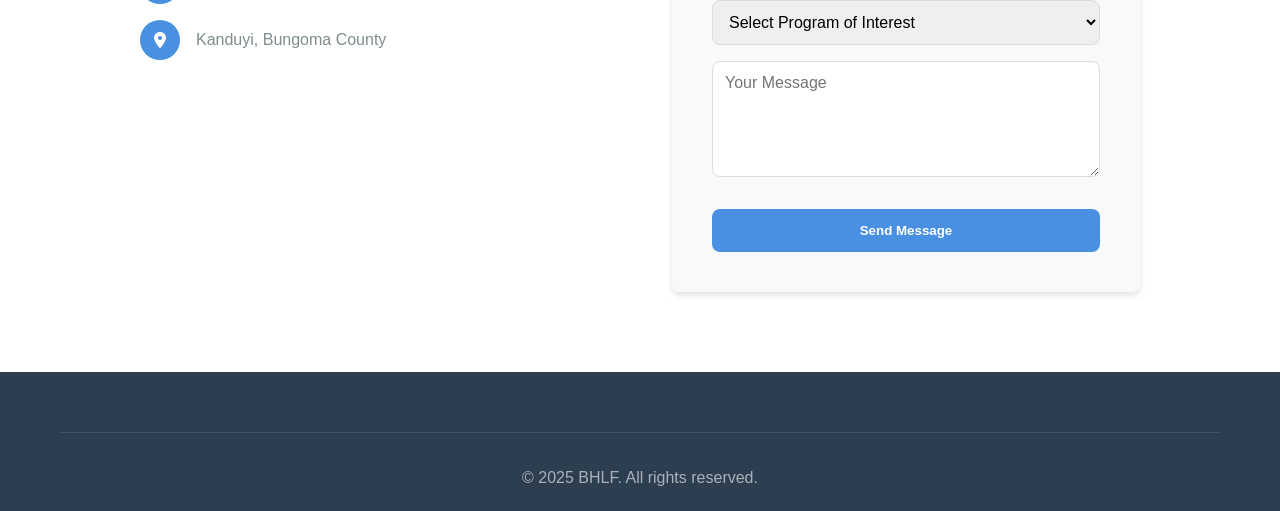
==== commit b26e8177: "Logo updated" ====
--- a/clubhouse.html
+++ b/clubhouse.html
@@ -6,7 +6,7 @@
     <meta name="viewport" content="width=device-width, initial-scale=1.0">
     <title>Our Clubhouses - BHLF</title>
     <link href="https://cdnjs.cloudflare.com/ajax/libs/font-awesome/6.0.0/css/all.min.css" rel="stylesheet">
-    <link rel="icon" type="image/png" href="images/bhlflogo.png">
+    <link rel="icon" type="image/jpeg" href="images/bungomalogo.jpeg">
 </head>
 
 <body>
@@ -14,7 +14,7 @@
     <nav class="navbar">
         <div class="nav-container">
             <div class="nav-brand">
-                <img src="images/bhlflogo.png" alt="BHLM" class="logo">
+                <img src="images/bungomalogo.jpeg" alt="BHLM" class="logo">
                 <span class="brand-text">BHLF</span>
             </div>
             <div class="nav-menu" id="nav-menu">
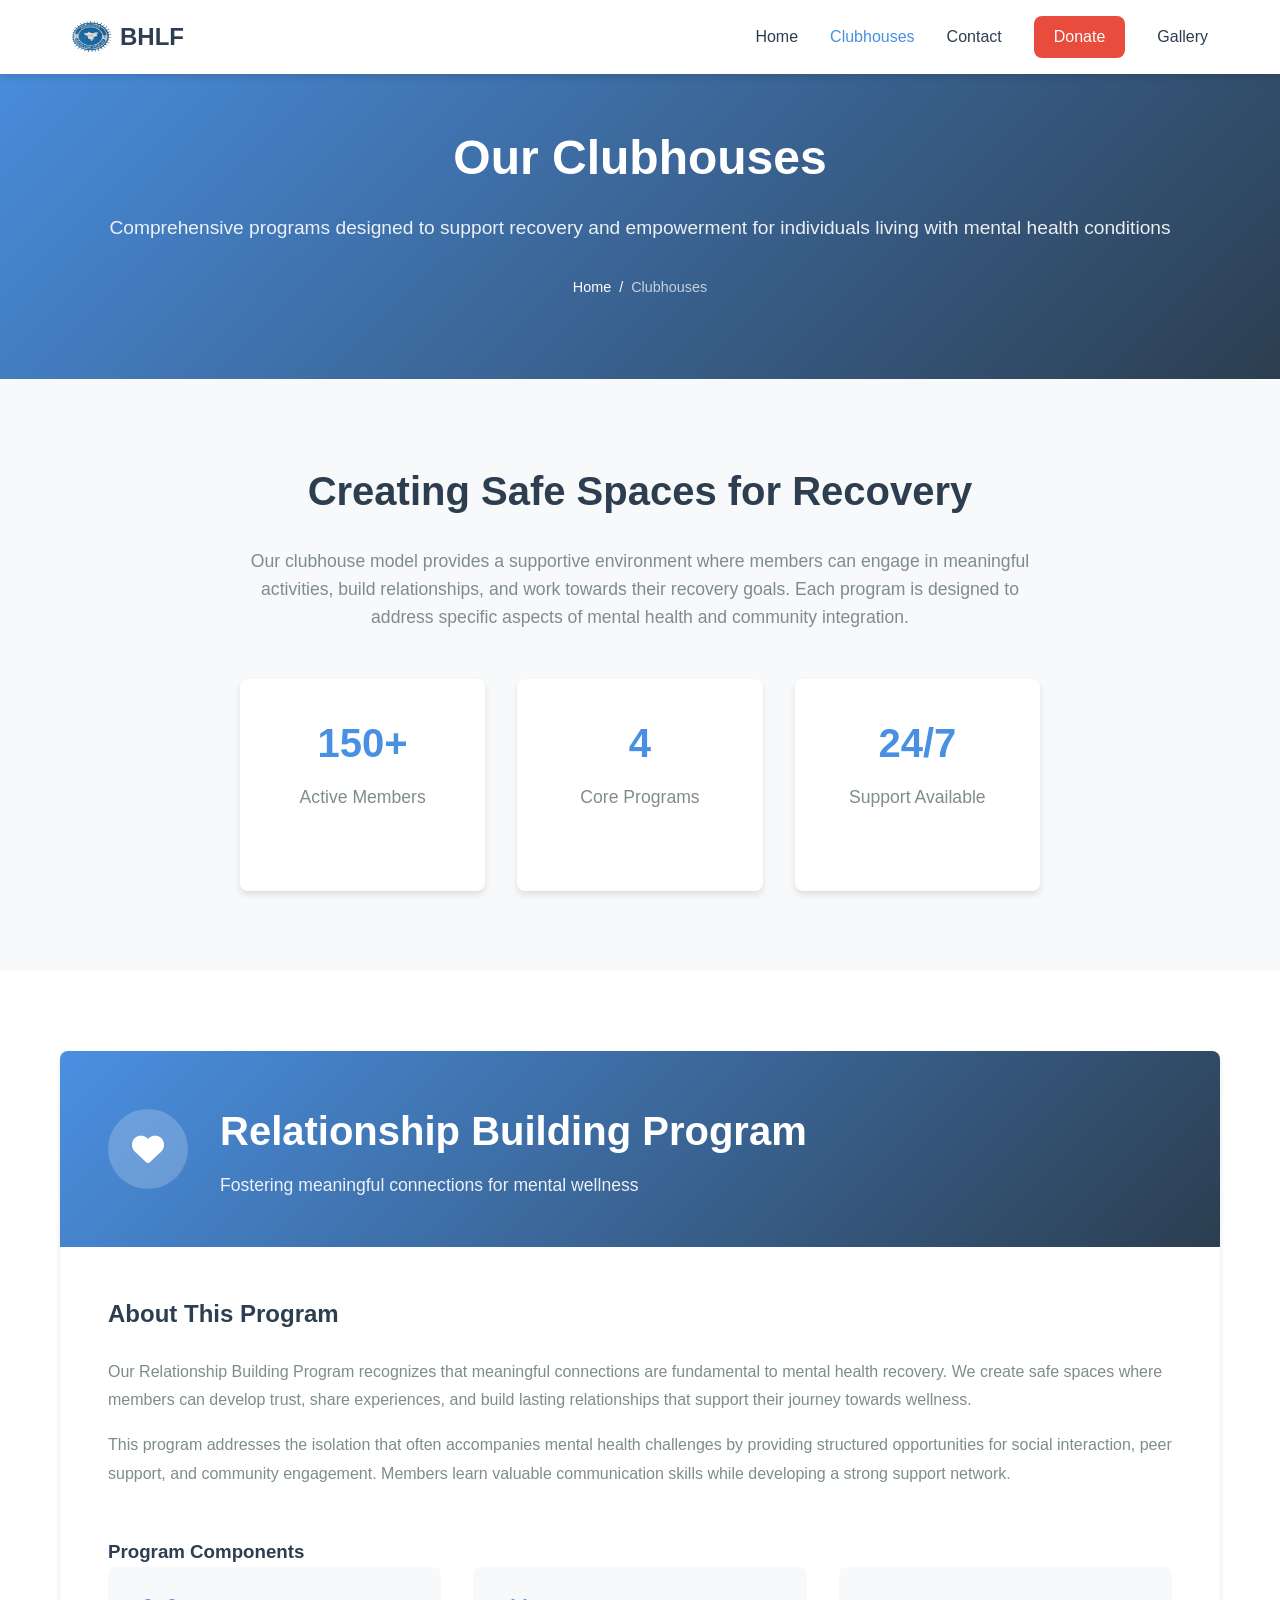
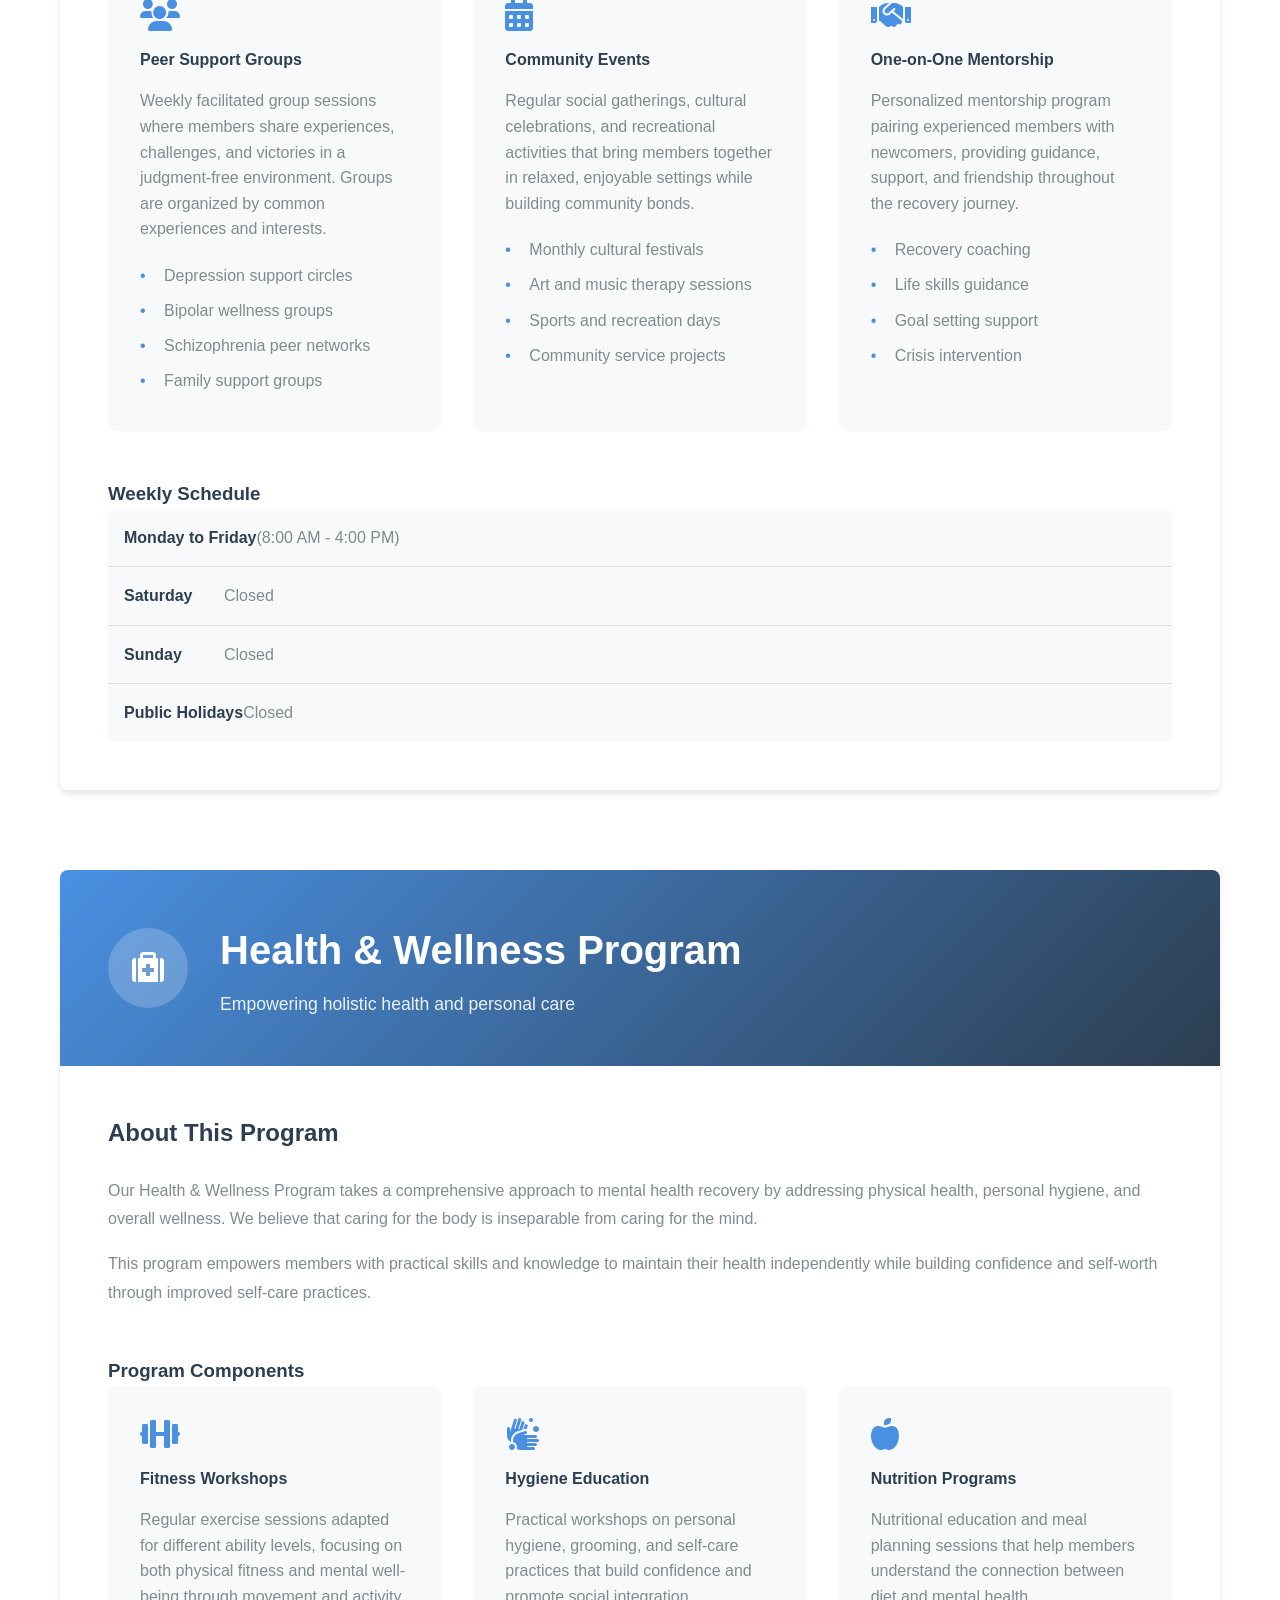
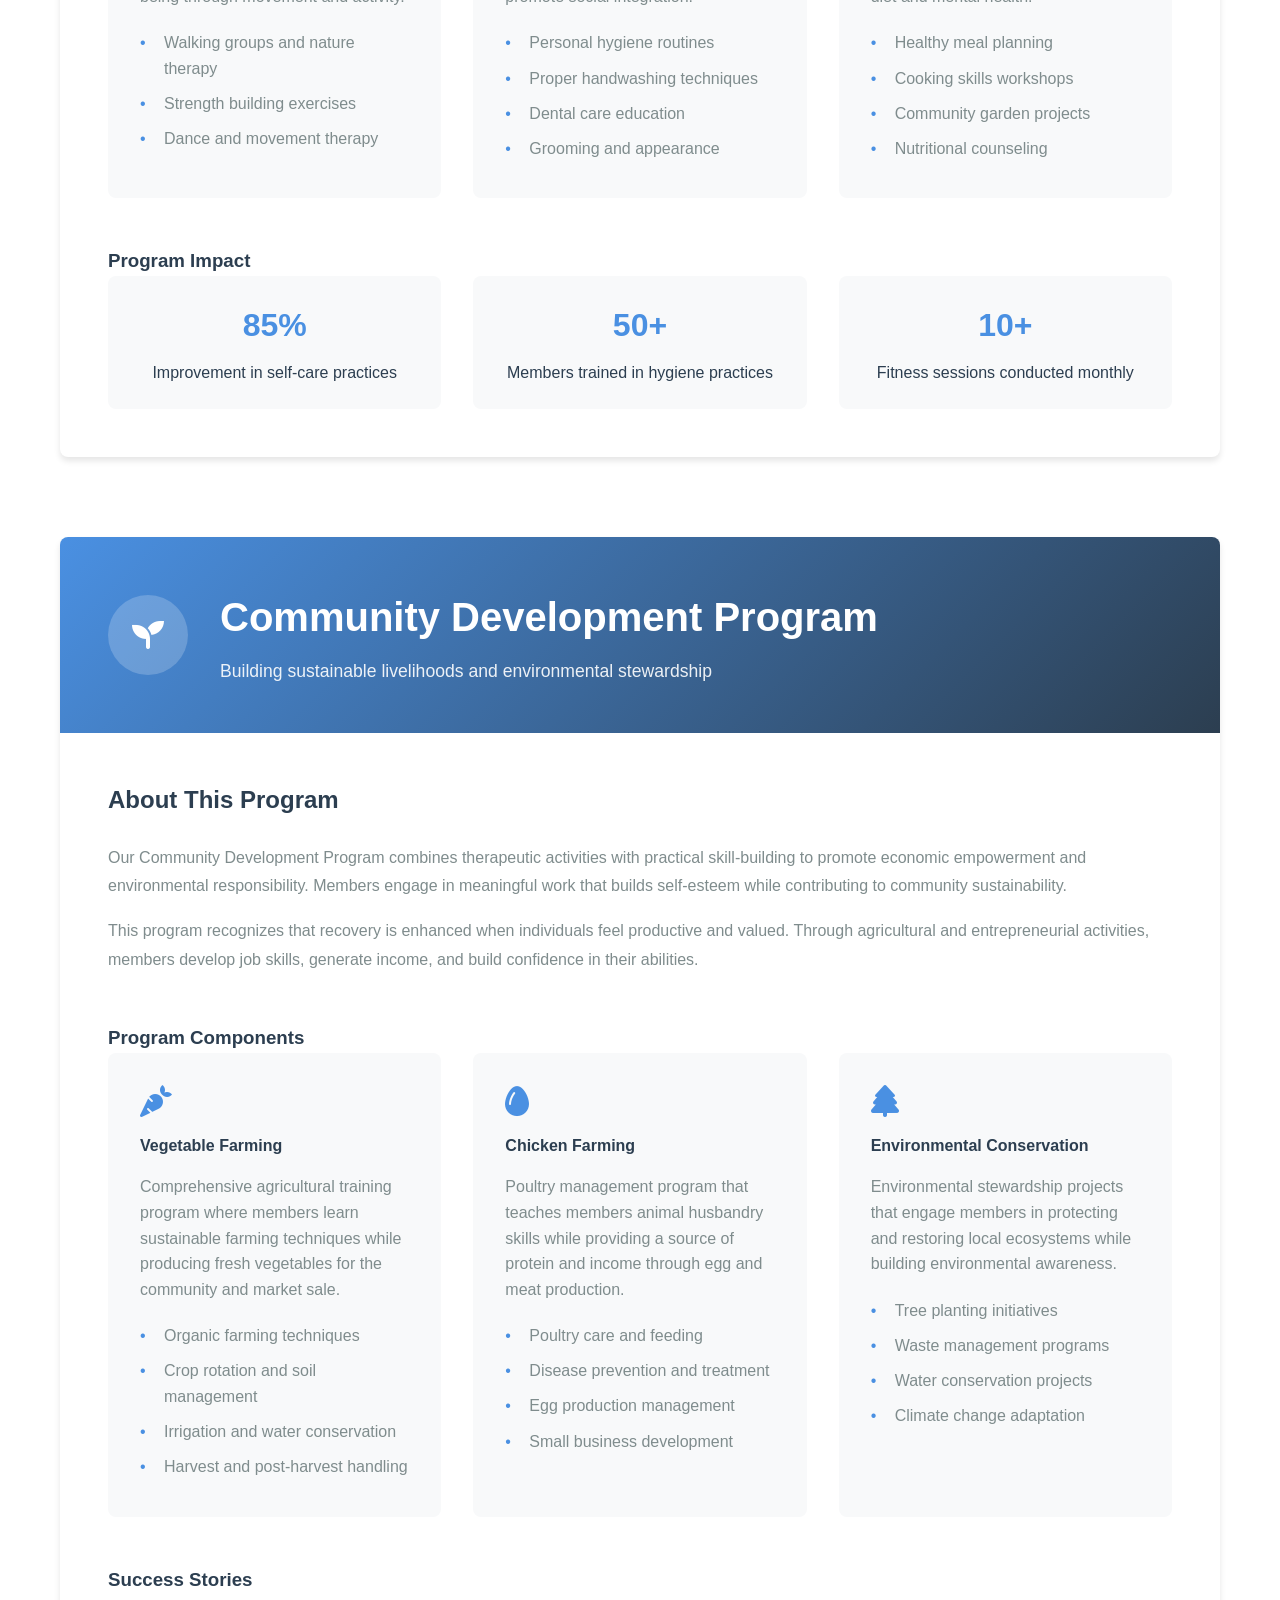
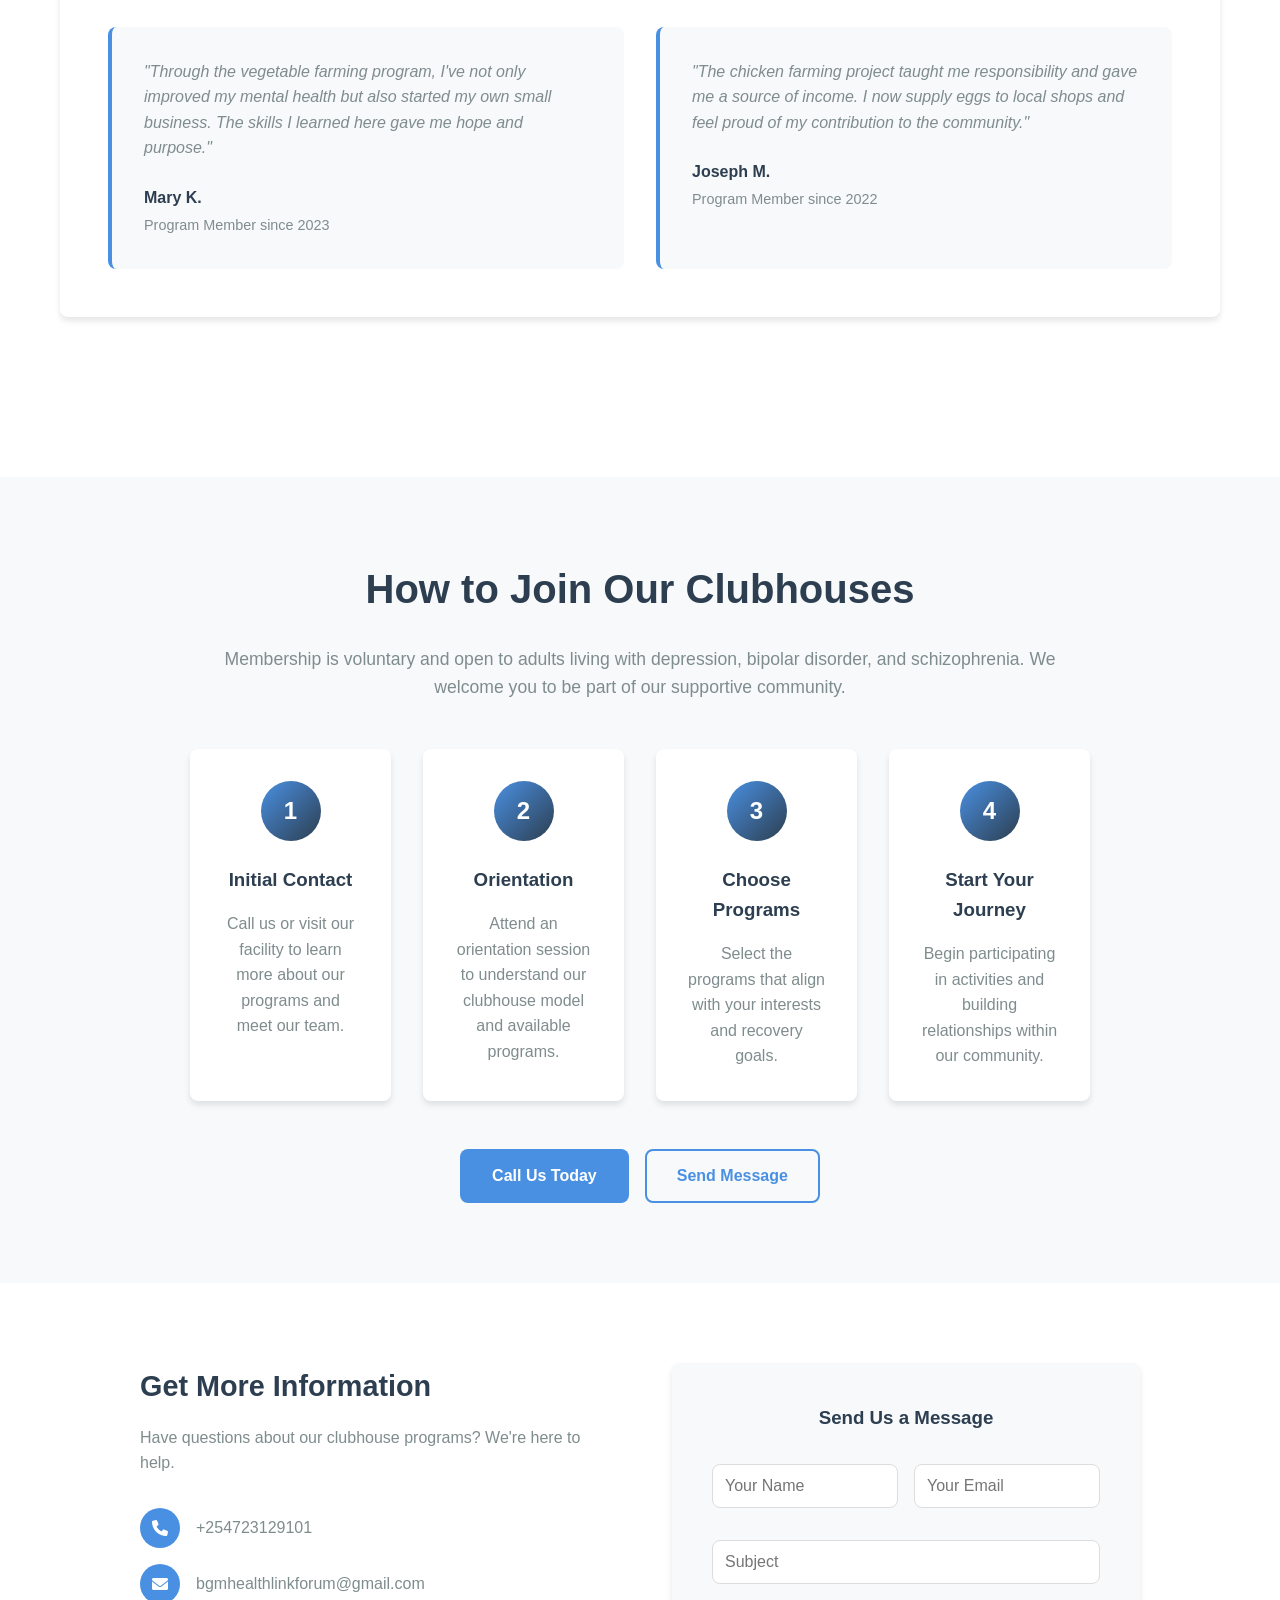
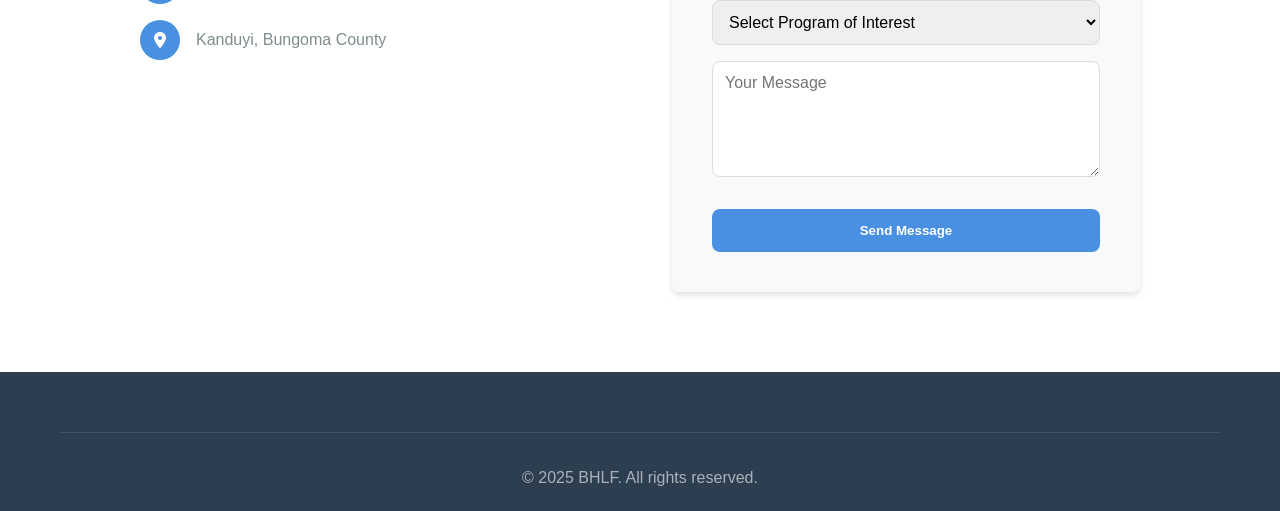
==== commit a8c52c4a: "Modify UI" ====
--- a/clubhouse.html
+++ b/clubhouse.html
@@ -6,7 +6,7 @@
     <meta name="viewport" content="width=device-width, initial-scale=1.0">
     <title>Our Clubhouses - BHLF</title>
     <link href="https://cdnjs.cloudflare.com/ajax/libs/font-awesome/6.0.0/css/all.min.css" rel="stylesheet">
-    <link rel="icon" type="image/jpeg" href="images/bungomalogo.jpeg">
+    <link rel="icon" type="image/png" href="images/bungomalogo-removebg-preview.png">
 </head>
 
 <body>
@@ -14,7 +14,7 @@
     <nav class="navbar">
         <div class="nav-container">
             <div class="nav-brand">
-                <img src="images/bungomalogo.jpeg" alt="BHLM" class="logo">
+                <img src="images/bungomalogo-removebg-preview.png" alt="BHLM" class="logo">
                 <span class="brand-text">BHLF</span>
             </div>
             <div class="nav-menu" id="nav-menu">
@@ -62,7 +62,7 @@
                         <p>Active Members</p>
                     </div>
                     <div class="stat">
-                        <h3>3</h3>
+                        <h3>4</h3>
                         <p>Core Programs</p>
                     </div>
                     <div class="stat">
@@ -154,20 +154,20 @@
                         <h3>Weekly Schedule</h3>
                         <div class="schedule-table">
                             <div class="schedule-row">
-                                <div class="day">Monday</div>
-                                <div class="activity">Peer Support Groups (10:00 AM - 12:00 PM)</div>
-                            </div>
-                            <div class="schedule-row">
-                                <div class="day">Wednesday</div>
-                                <div class="activity">Community Art Therapy (2:00 PM - 4:00 PM)</div>
-                            </div>
-                            <div class="schedule-row">
-                                <div class="day">Friday</div>
-                                <div class="activity">Social Recreation (10:00 AM - 1:00 PM)</div>
+                                <div class="day">Monday to Friday</div>
+                                <div class="activity">(8:00 AM - 4:00 PM)</div>
                             </div>
                             <div class="schedule-row">
                                 <div class="day">Saturday</div>
-                                <div class="activity">Family Support Groups (9:00 AM - 11:00 AM)</div>
+                                <div class="activity">Closed</div>
+                            </div>
+                            <div class="schedule-row">
+                                <div class="day">Sunday</div>
+                                <div class="activity">Closed</div>
+                            </div>
+                            <div class="schedule-row">
+                                <div class="day">Public Holidays</div>
+                                <div class="activity">Closed</div>
                             </div>
                         </div>
                     </div>
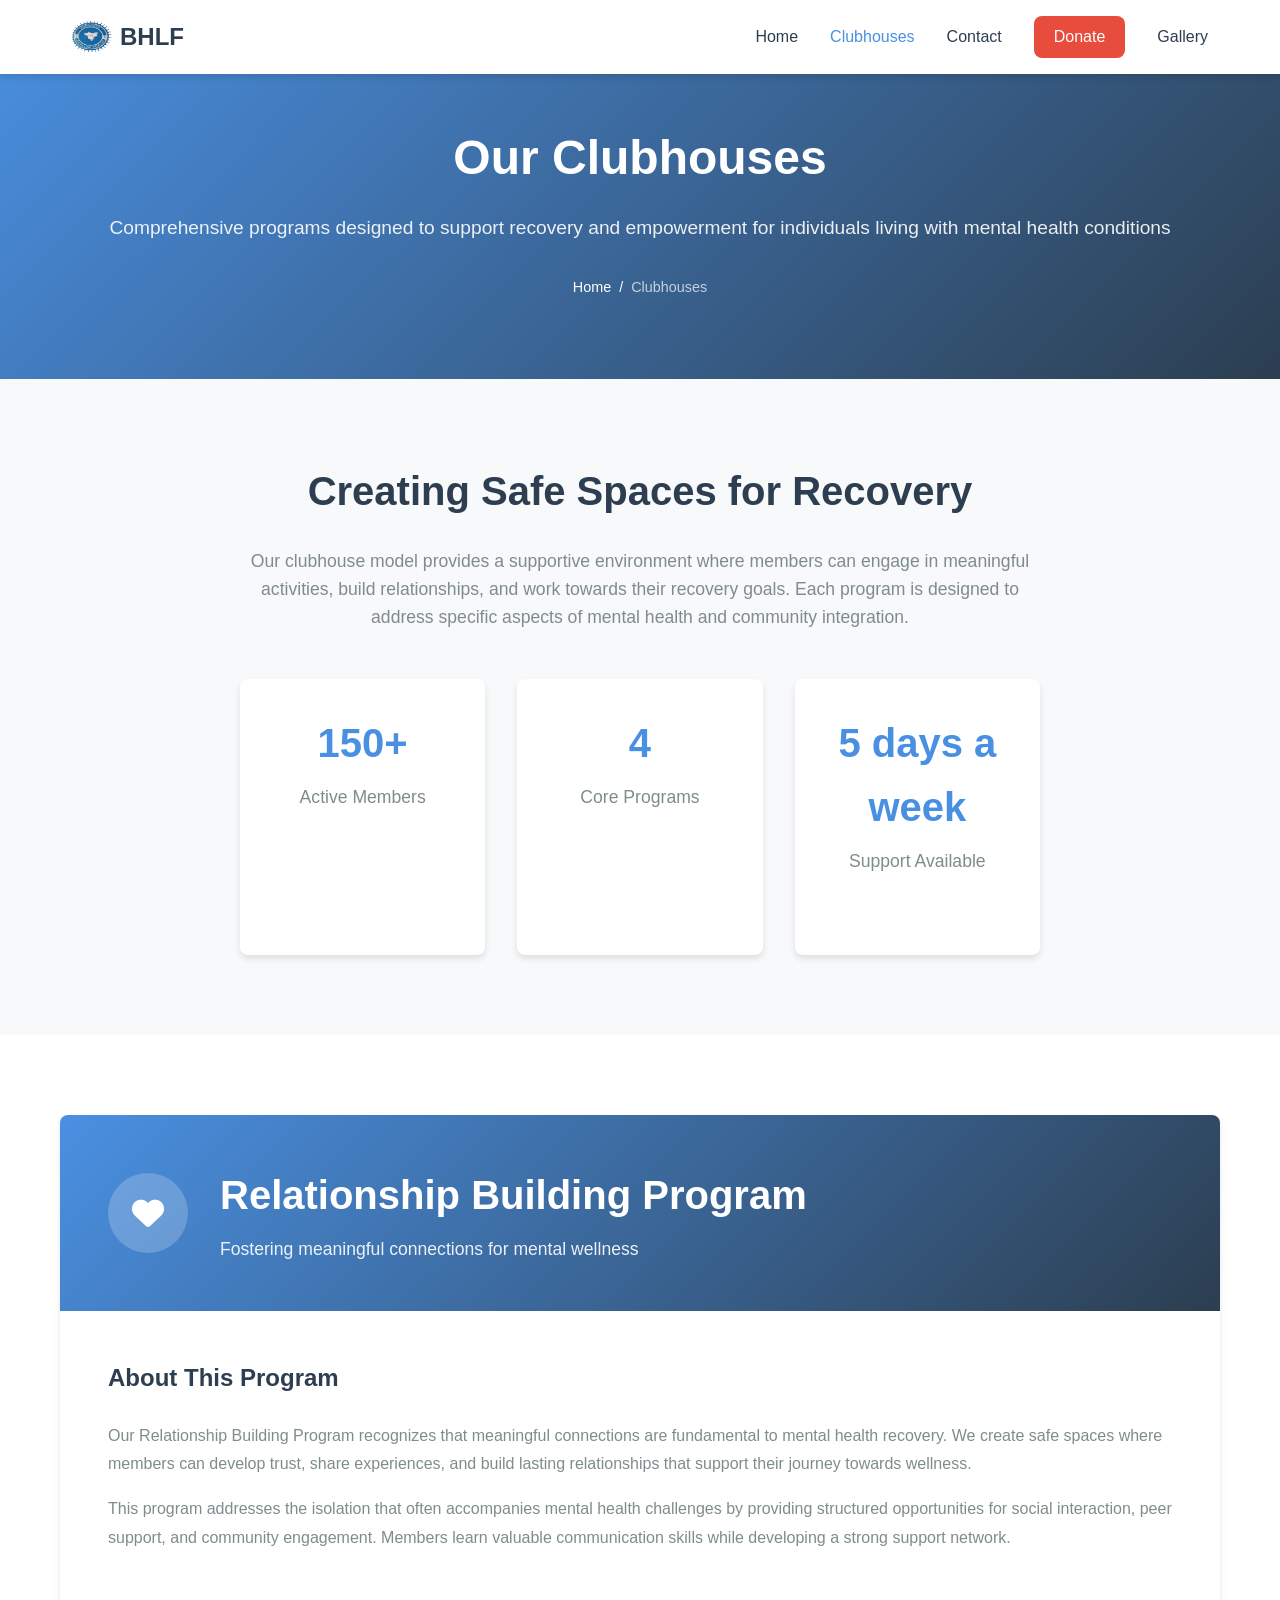
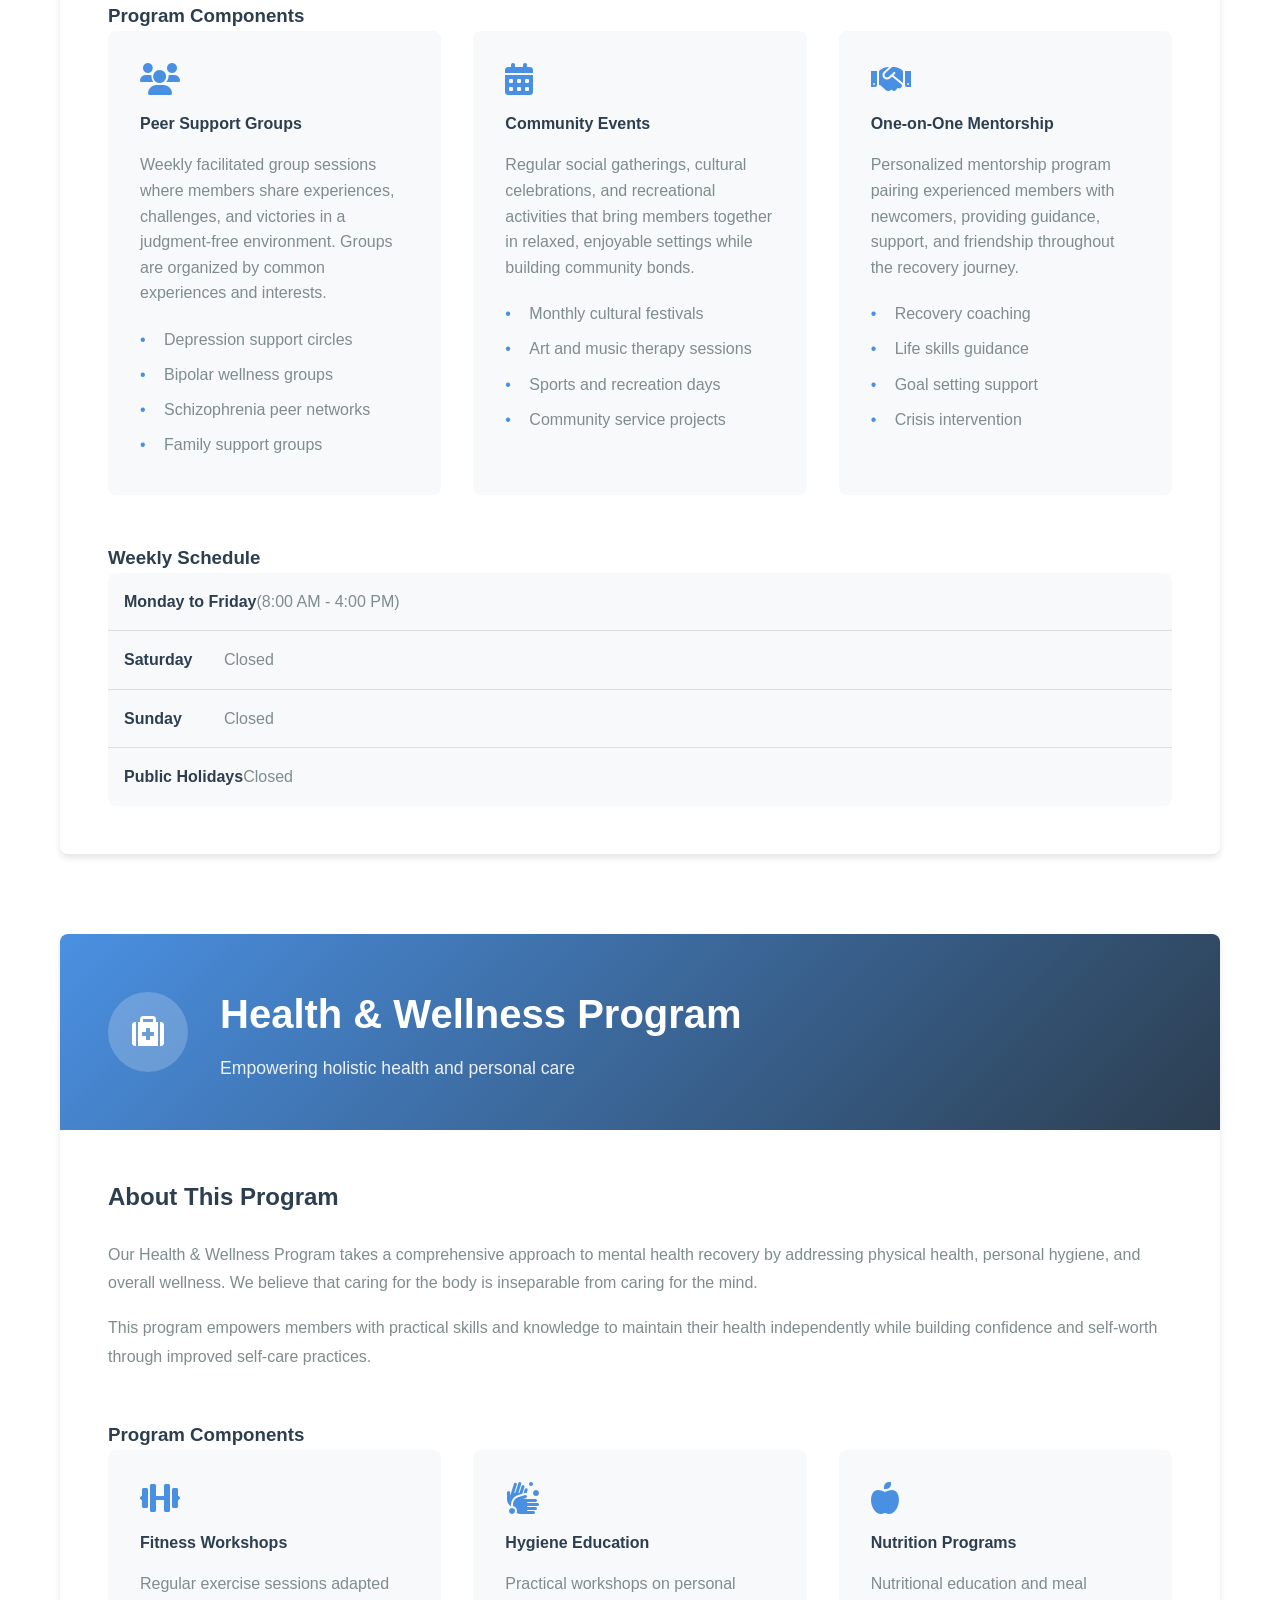
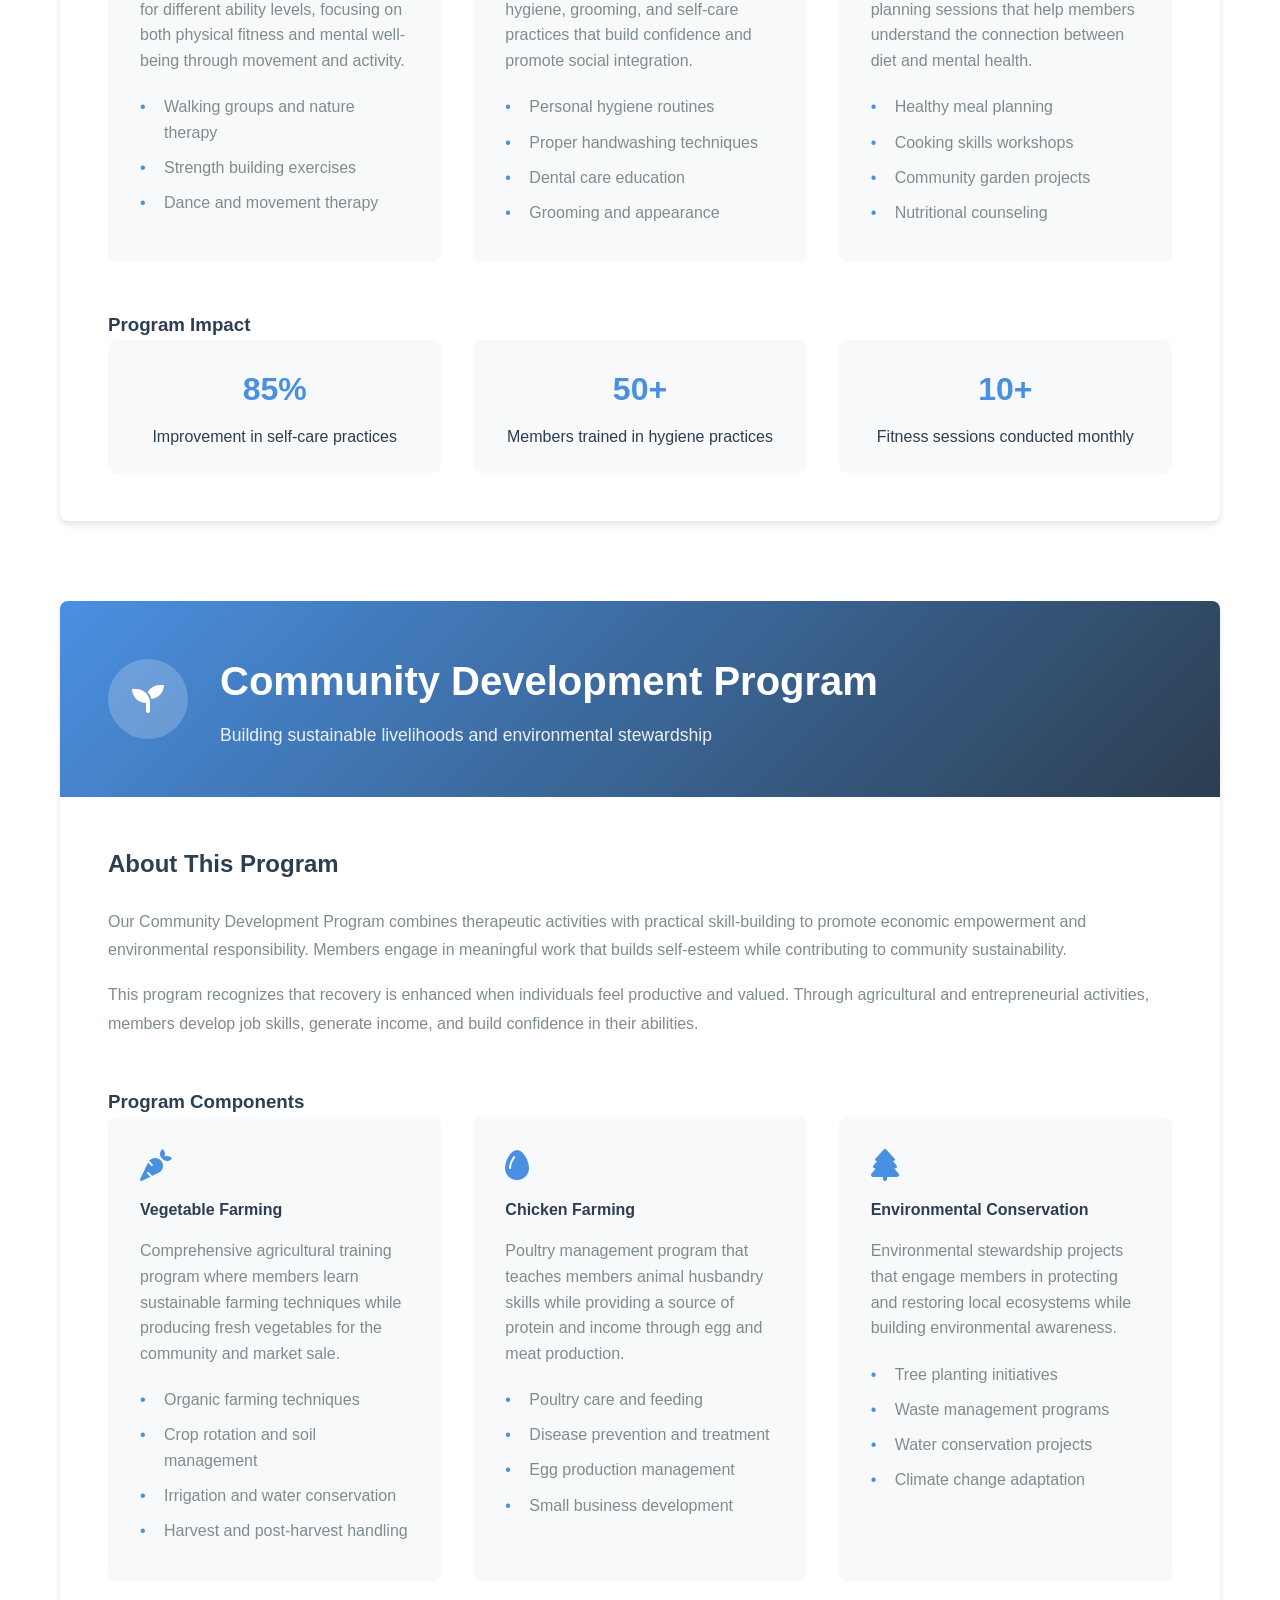
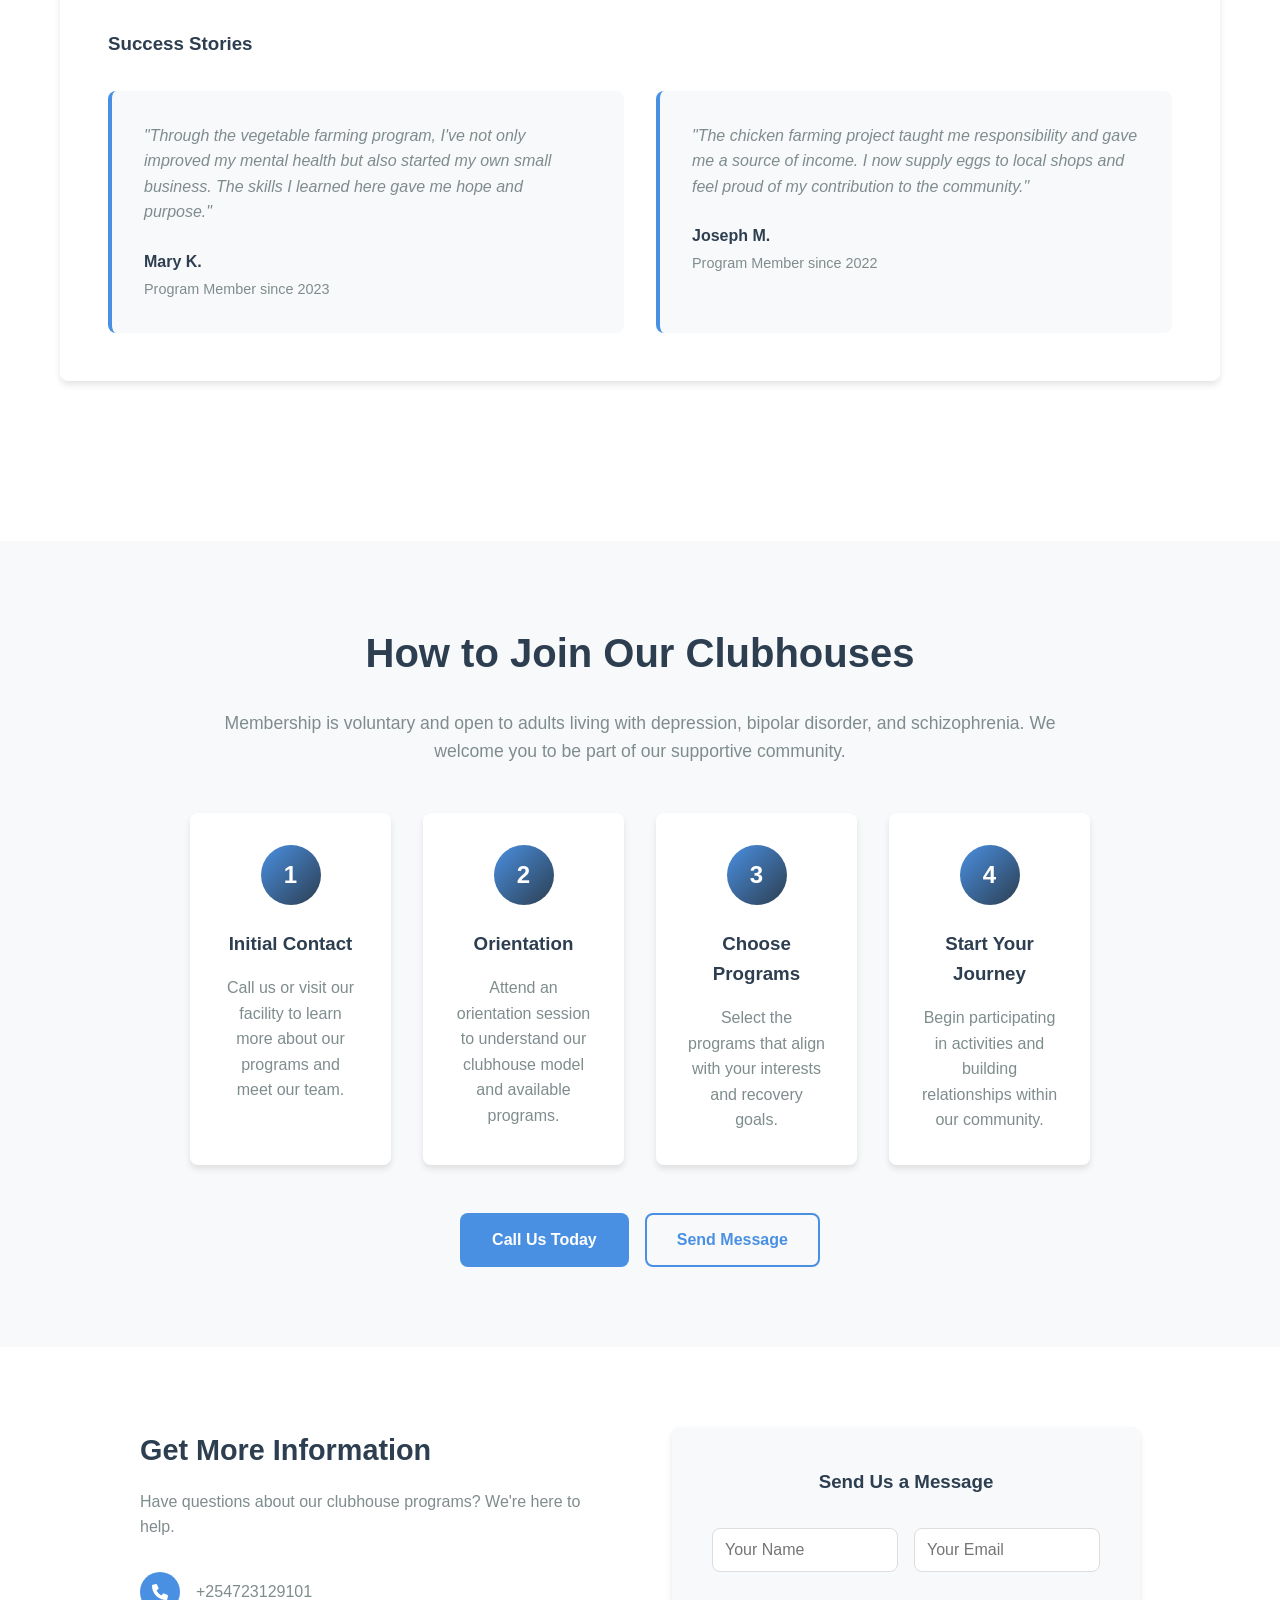
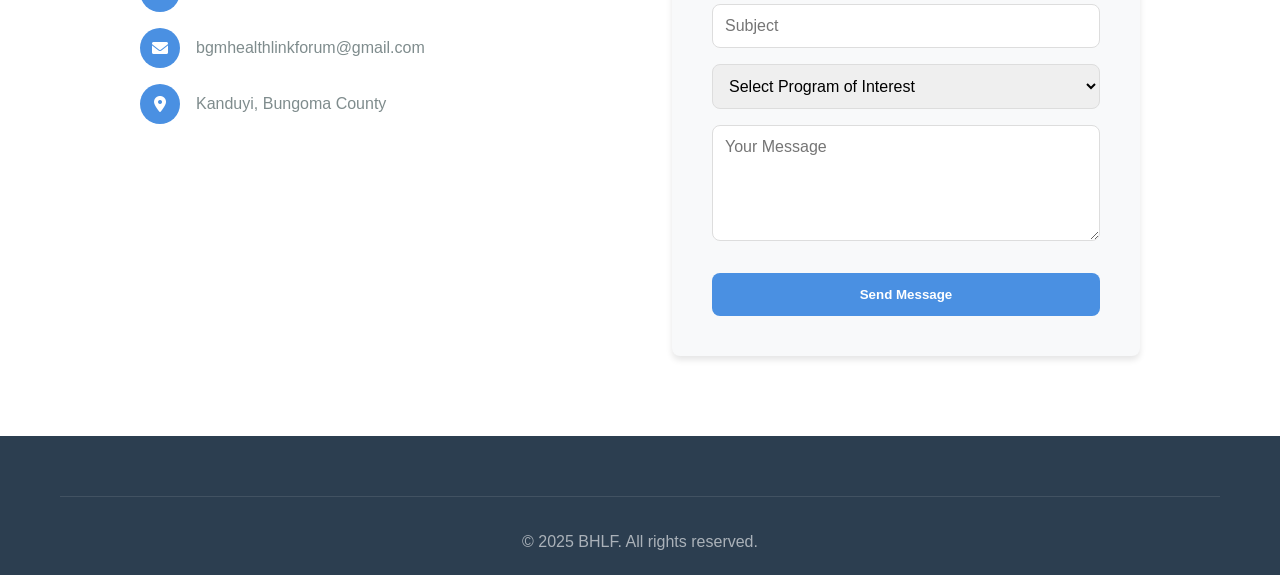
==== commit 9b1f6666: "Modify UI" ====
--- a/clubhouse.html
+++ b/clubhouse.html
@@ -66,7 +66,7 @@
                         <p>Core Programs</p>
                     </div>
                     <div class="stat">
-                        <h3>24/7</h3>
+                        <h3>5 days a week</h3>
                         <p>Support Available</p>
                     </div>
                 </div>
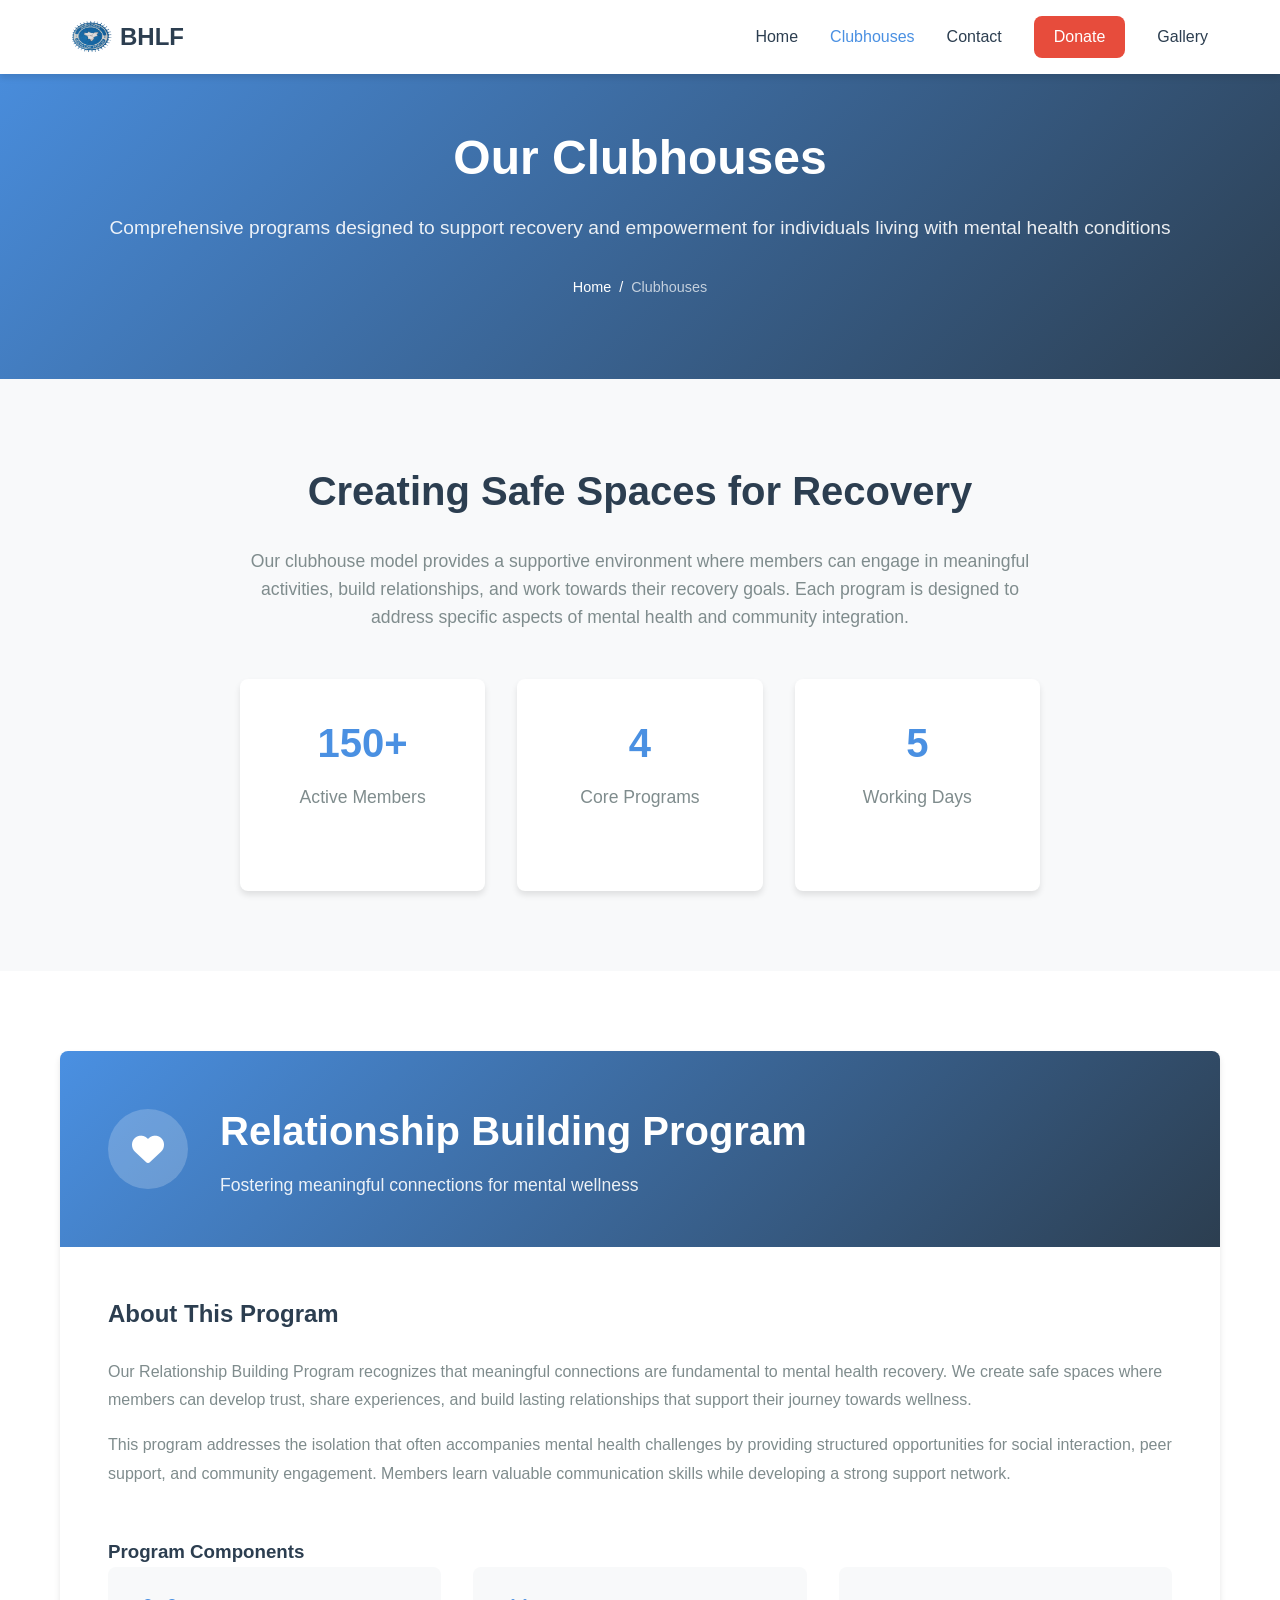
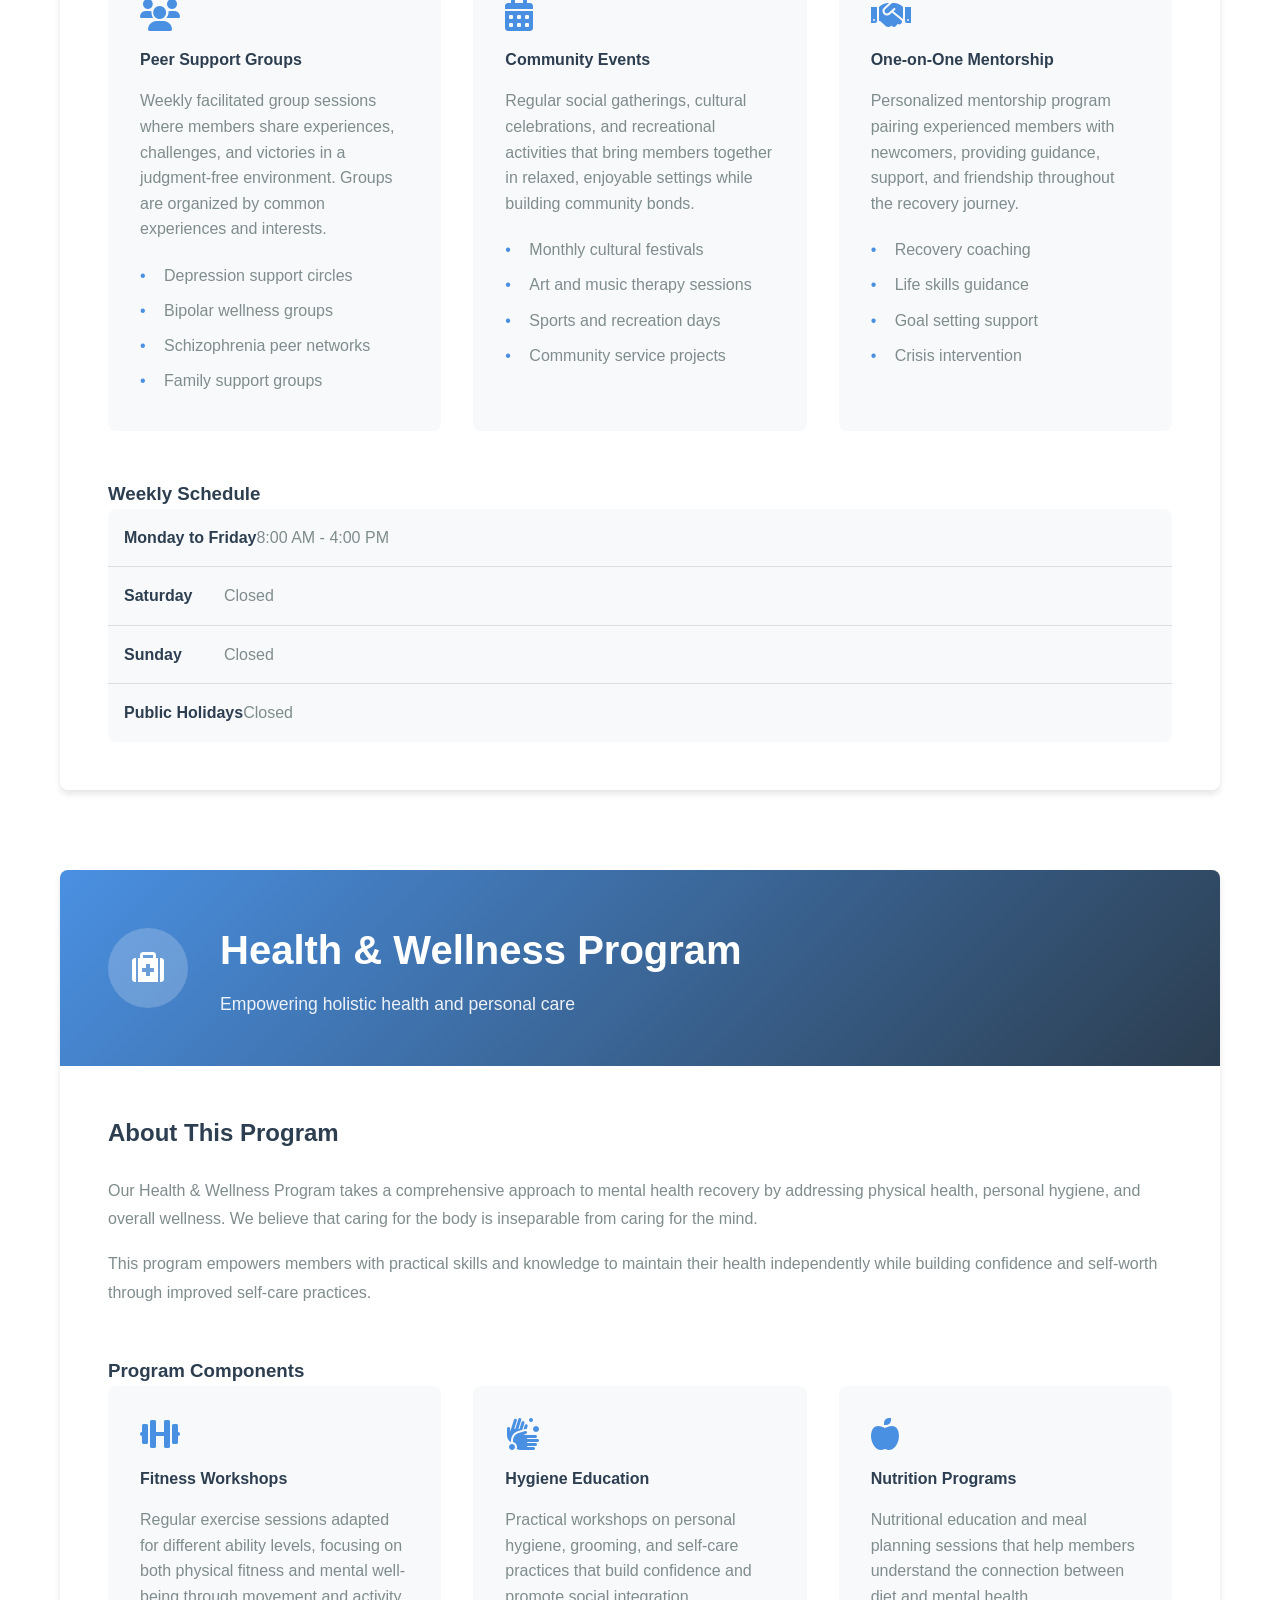
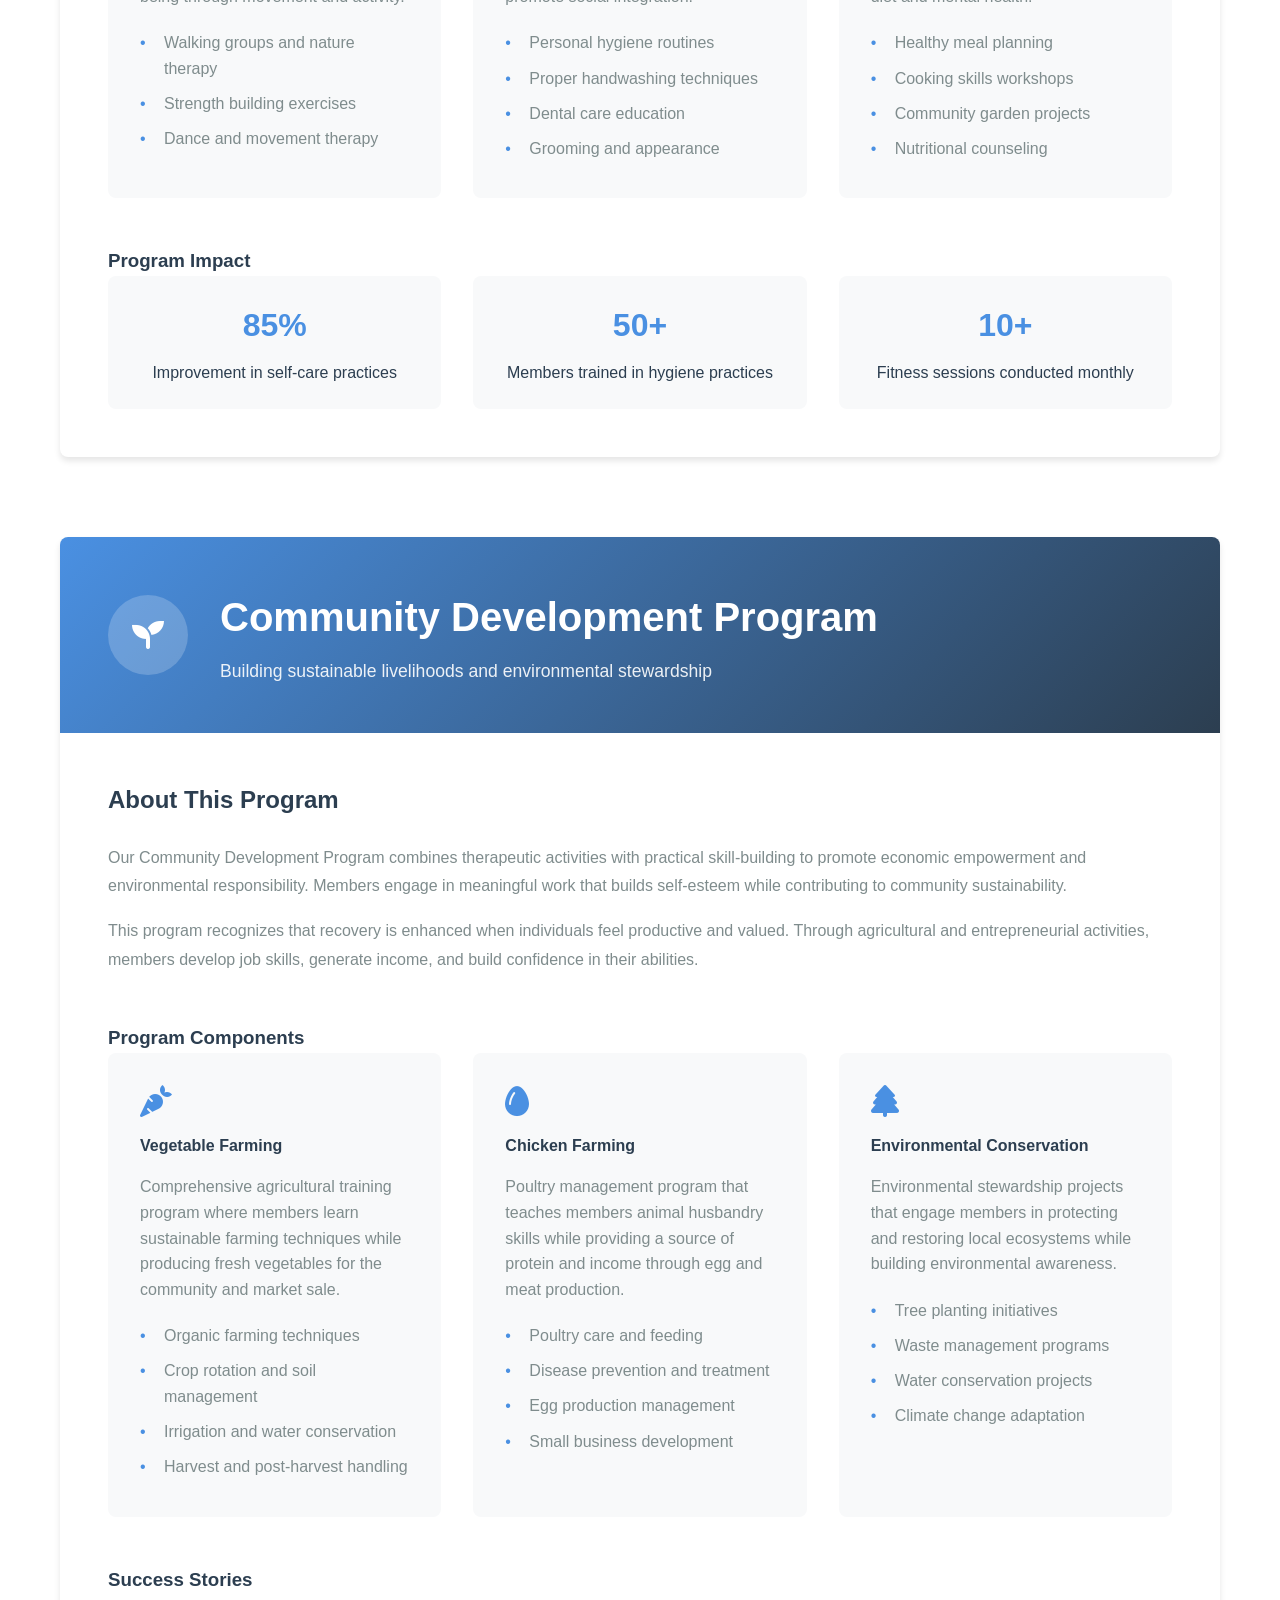
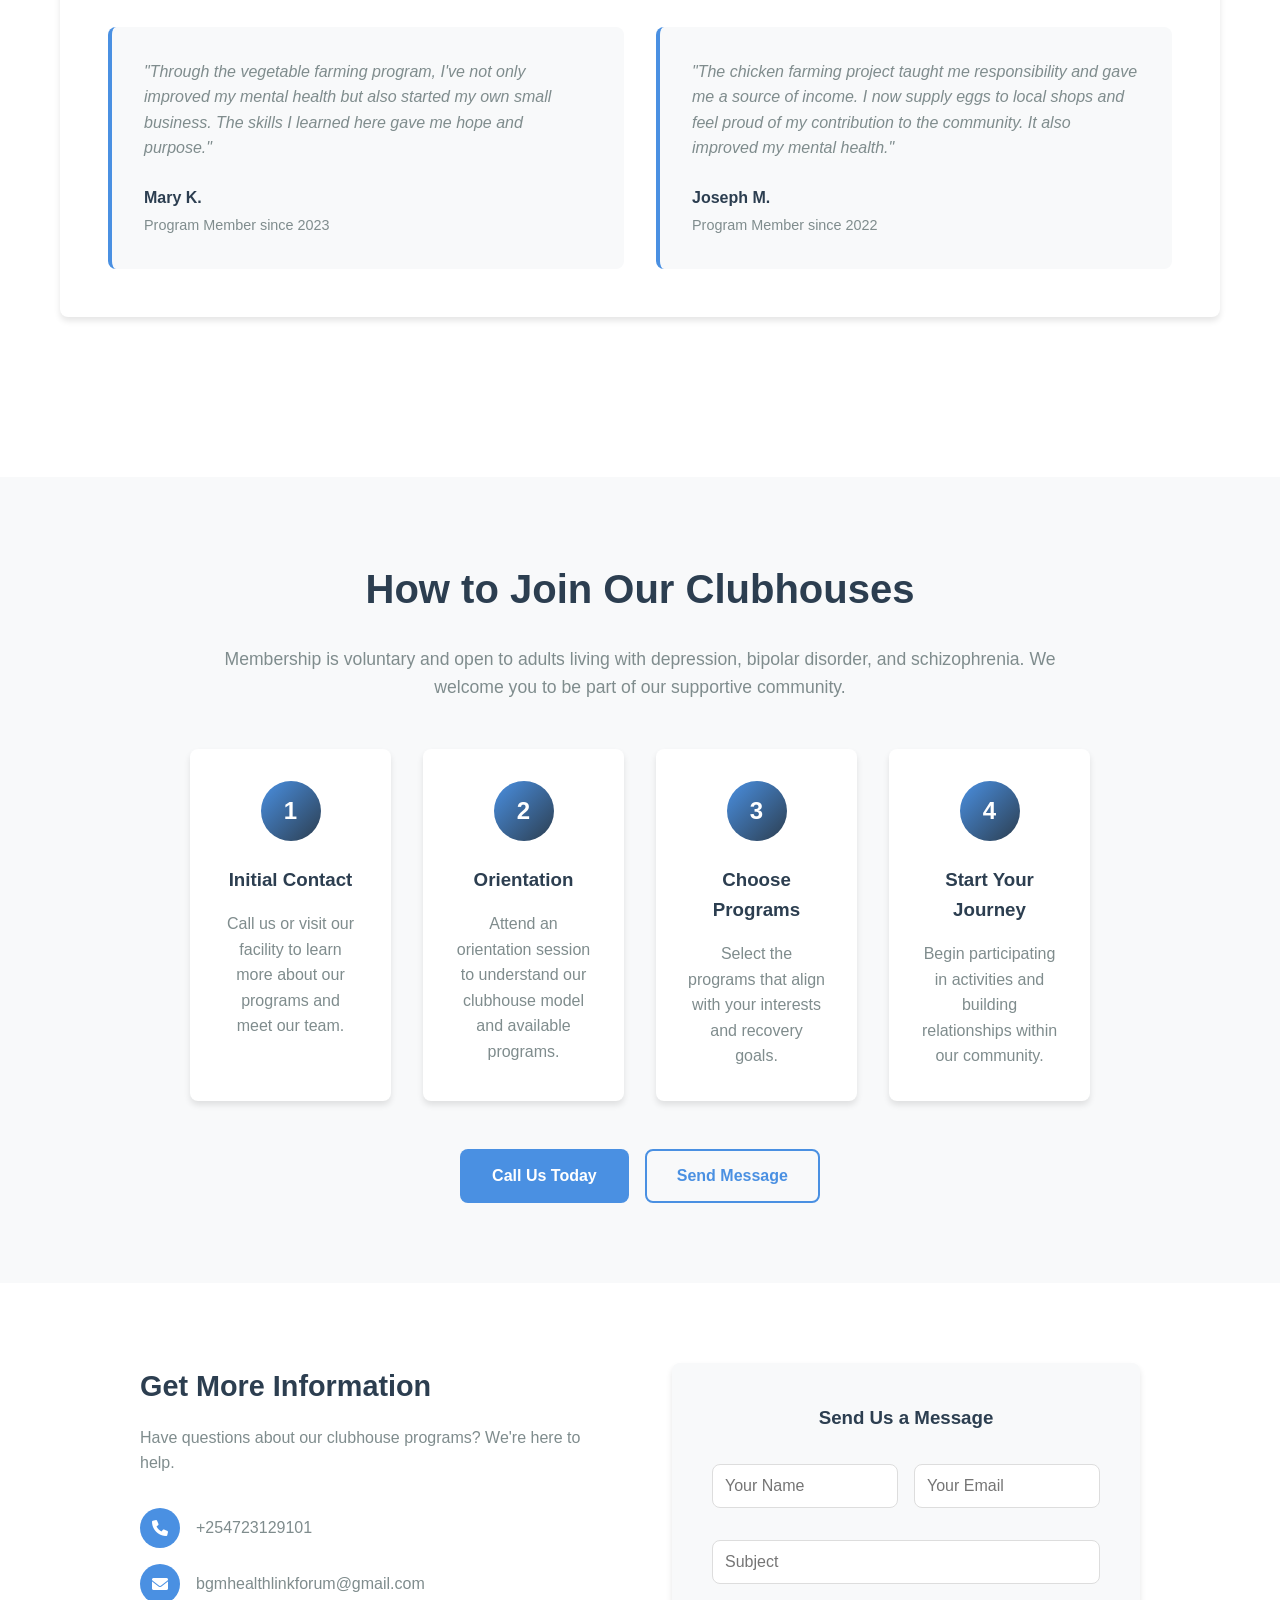
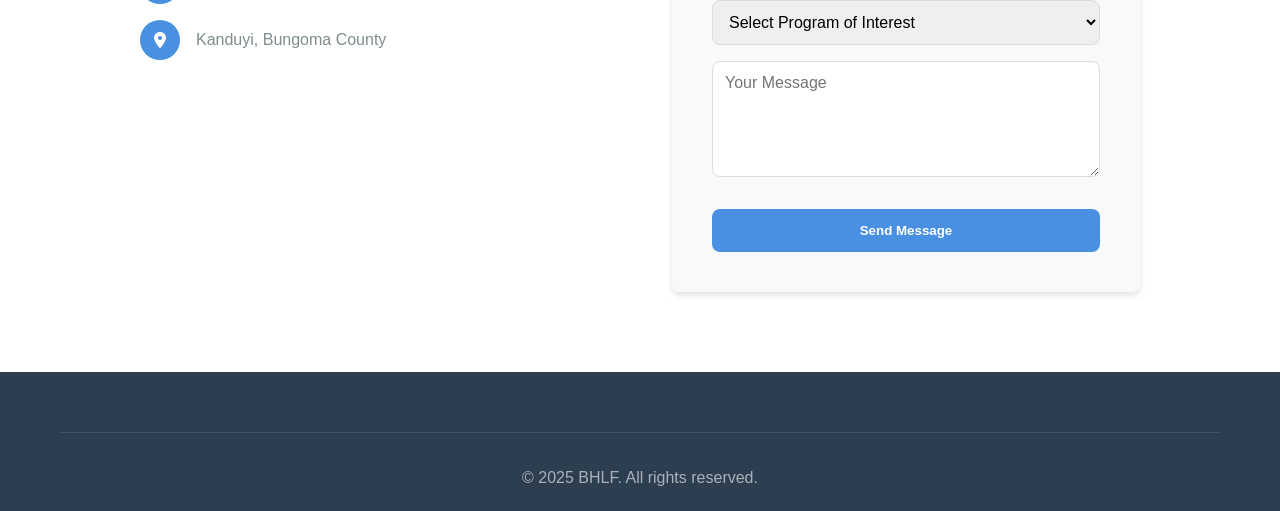
==== commit 5b815336: "Modify UI" ====
--- a/clubhouse.html
+++ b/clubhouse.html
@@ -66,8 +66,8 @@
                         <p>Core Programs</p>
                     </div>
                     <div class="stat">
-                        <h3>5 days a week</h3>
-                        <p>Support Available</p>
+                        <h3>5</h3>
+                        <p>Working Days</p>
                     </div>
                 </div>
             </div>
@@ -155,7 +155,7 @@
                         <div class="schedule-table">
                             <div class="schedule-row">
                                 <div class="day">Monday to Friday</div>
-                                <div class="activity">(8:00 AM - 4:00 PM)</div>
+                                <div class="activity"> 8:00 AM - 4:00 PM</div>
                             </div>
                             <div class="schedule-row">
                                 <div class="day">Saturday</div>
@@ -343,9 +343,7 @@
                                 </div>
                             </div>
                             <div class="testimonial">
-                                <p>"The chicken farming project taught me responsibility and gave me a source of income.
-                                    I now supply eggs to local shops and feel proud of my contribution to the
-                                    community."</p>
+                                <p>"The chicken farming project taught me responsibility and gave me a source of income. I now supply eggs to local shops and feel proud of my contribution to the community. It also improved my mental health."</p>
                                 <div class="testimonial-author">
                                     <strong>Joseph M.</strong>
                                     <span>Program Member since 2022</span>
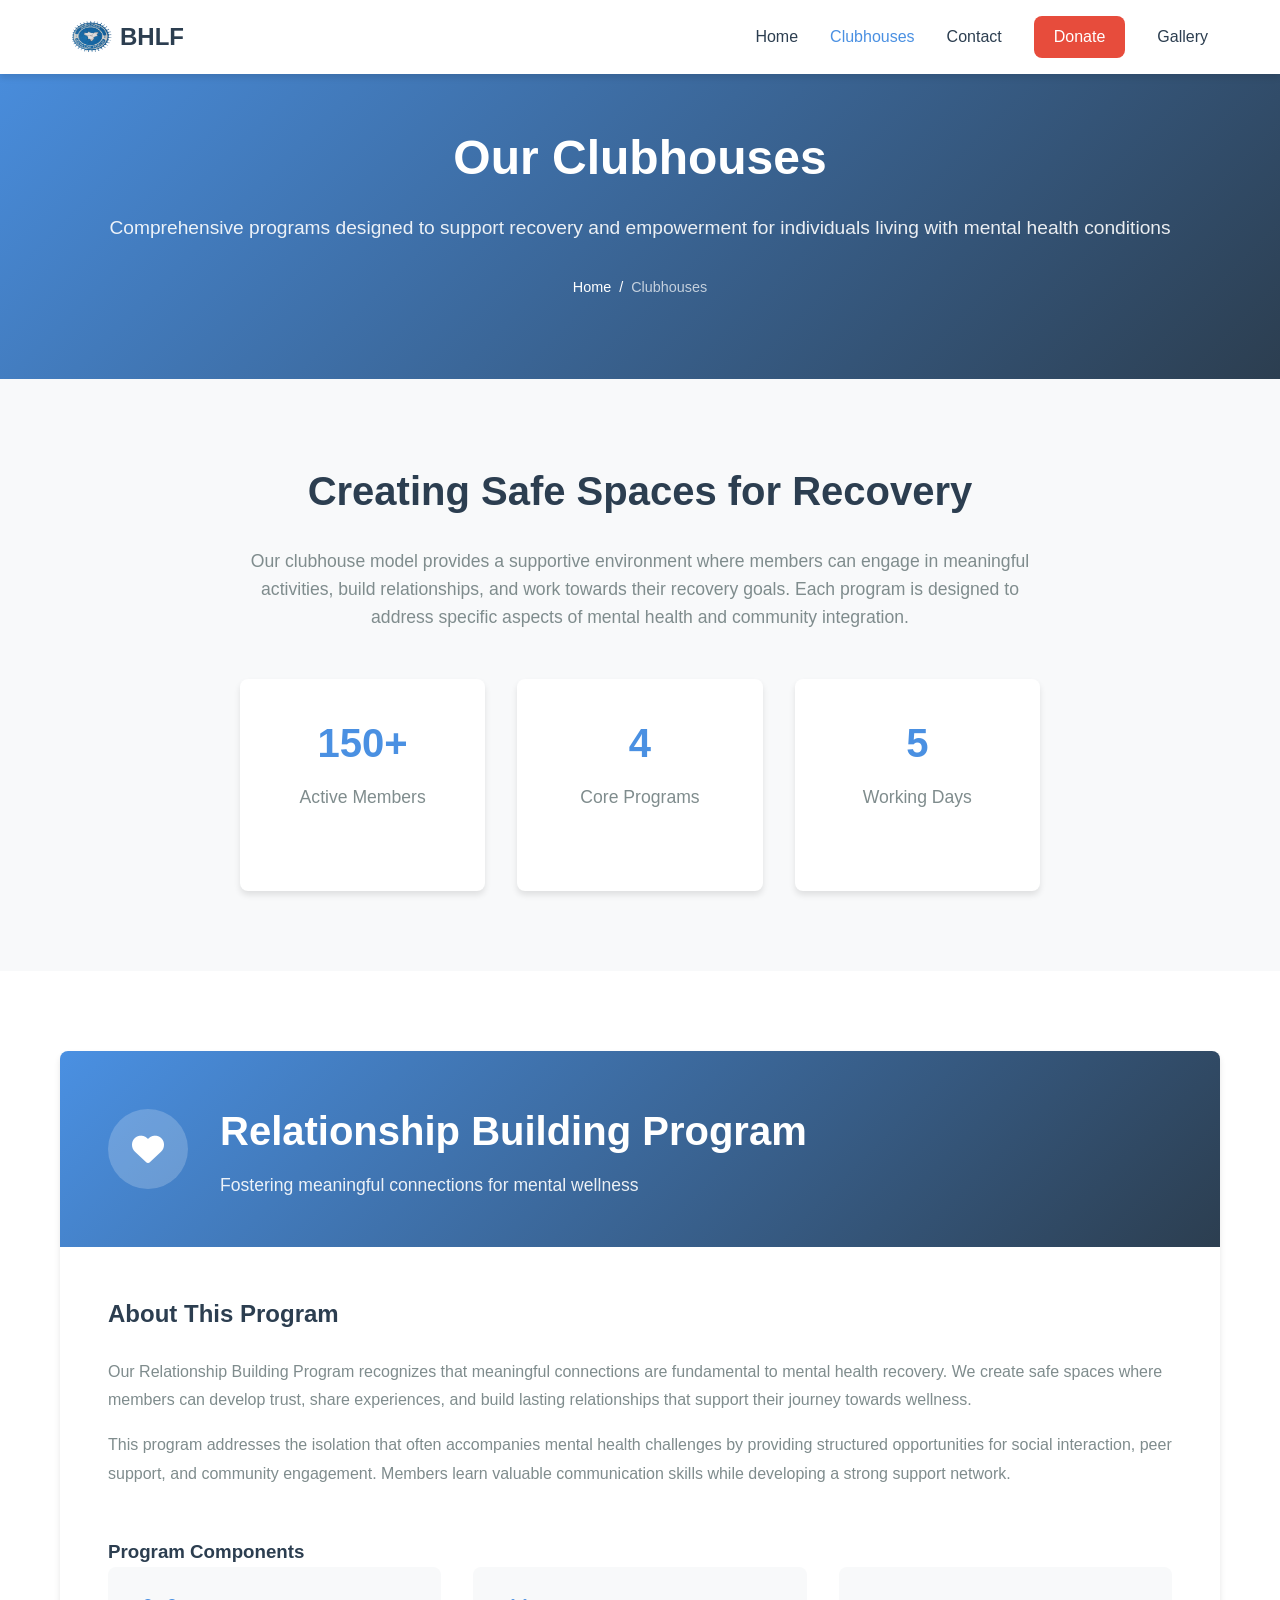
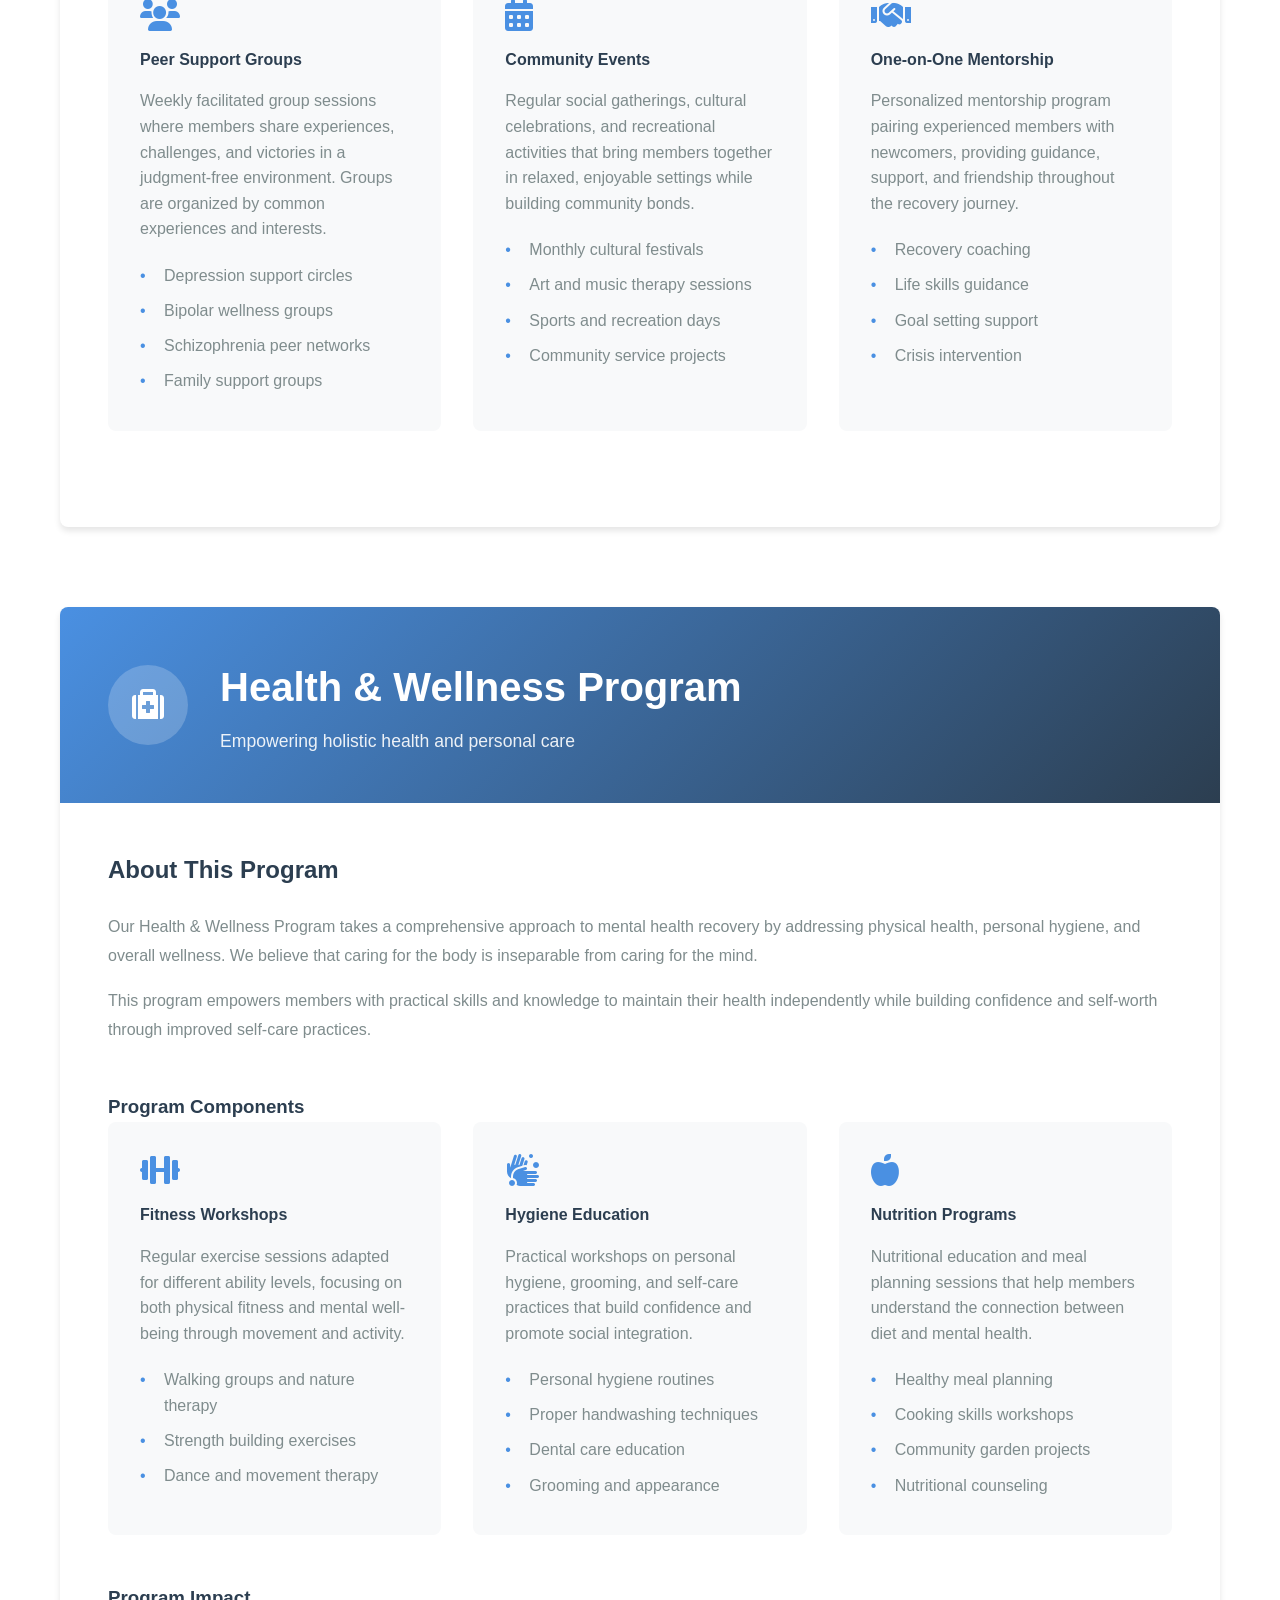
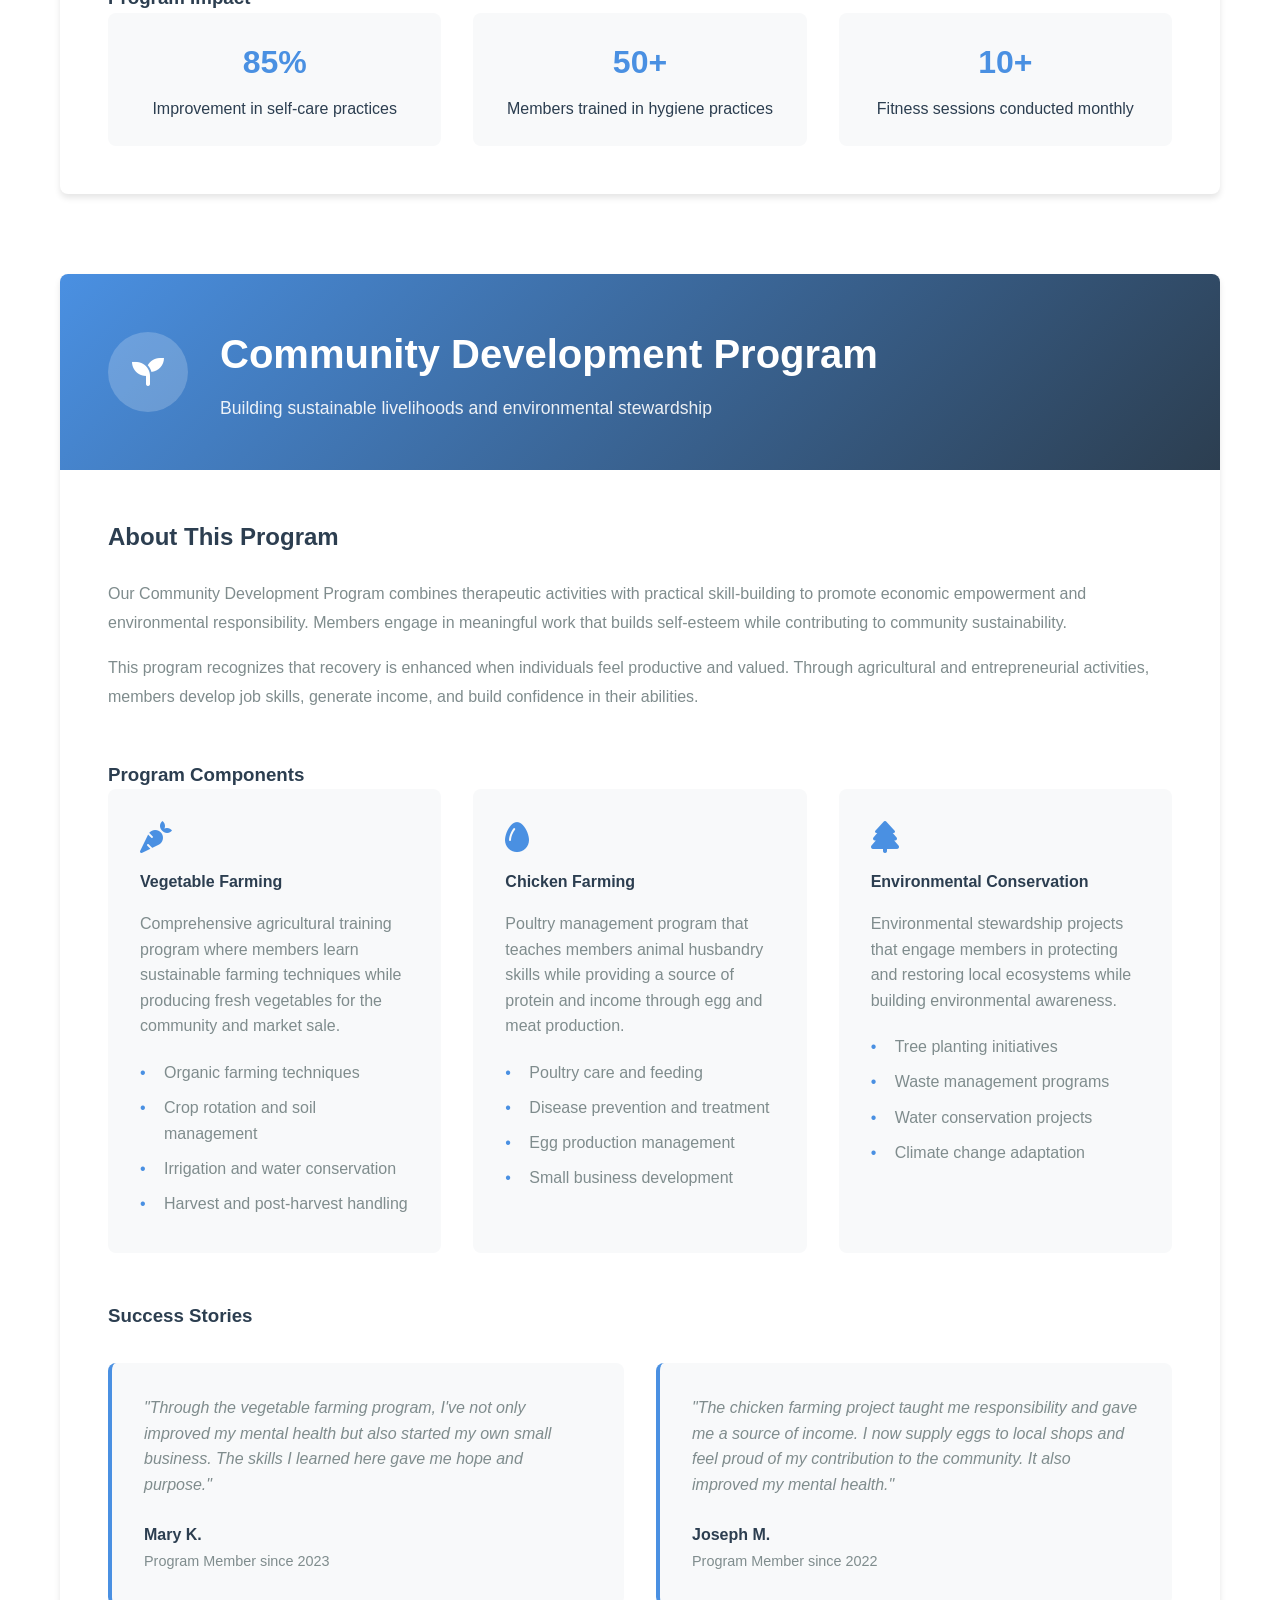
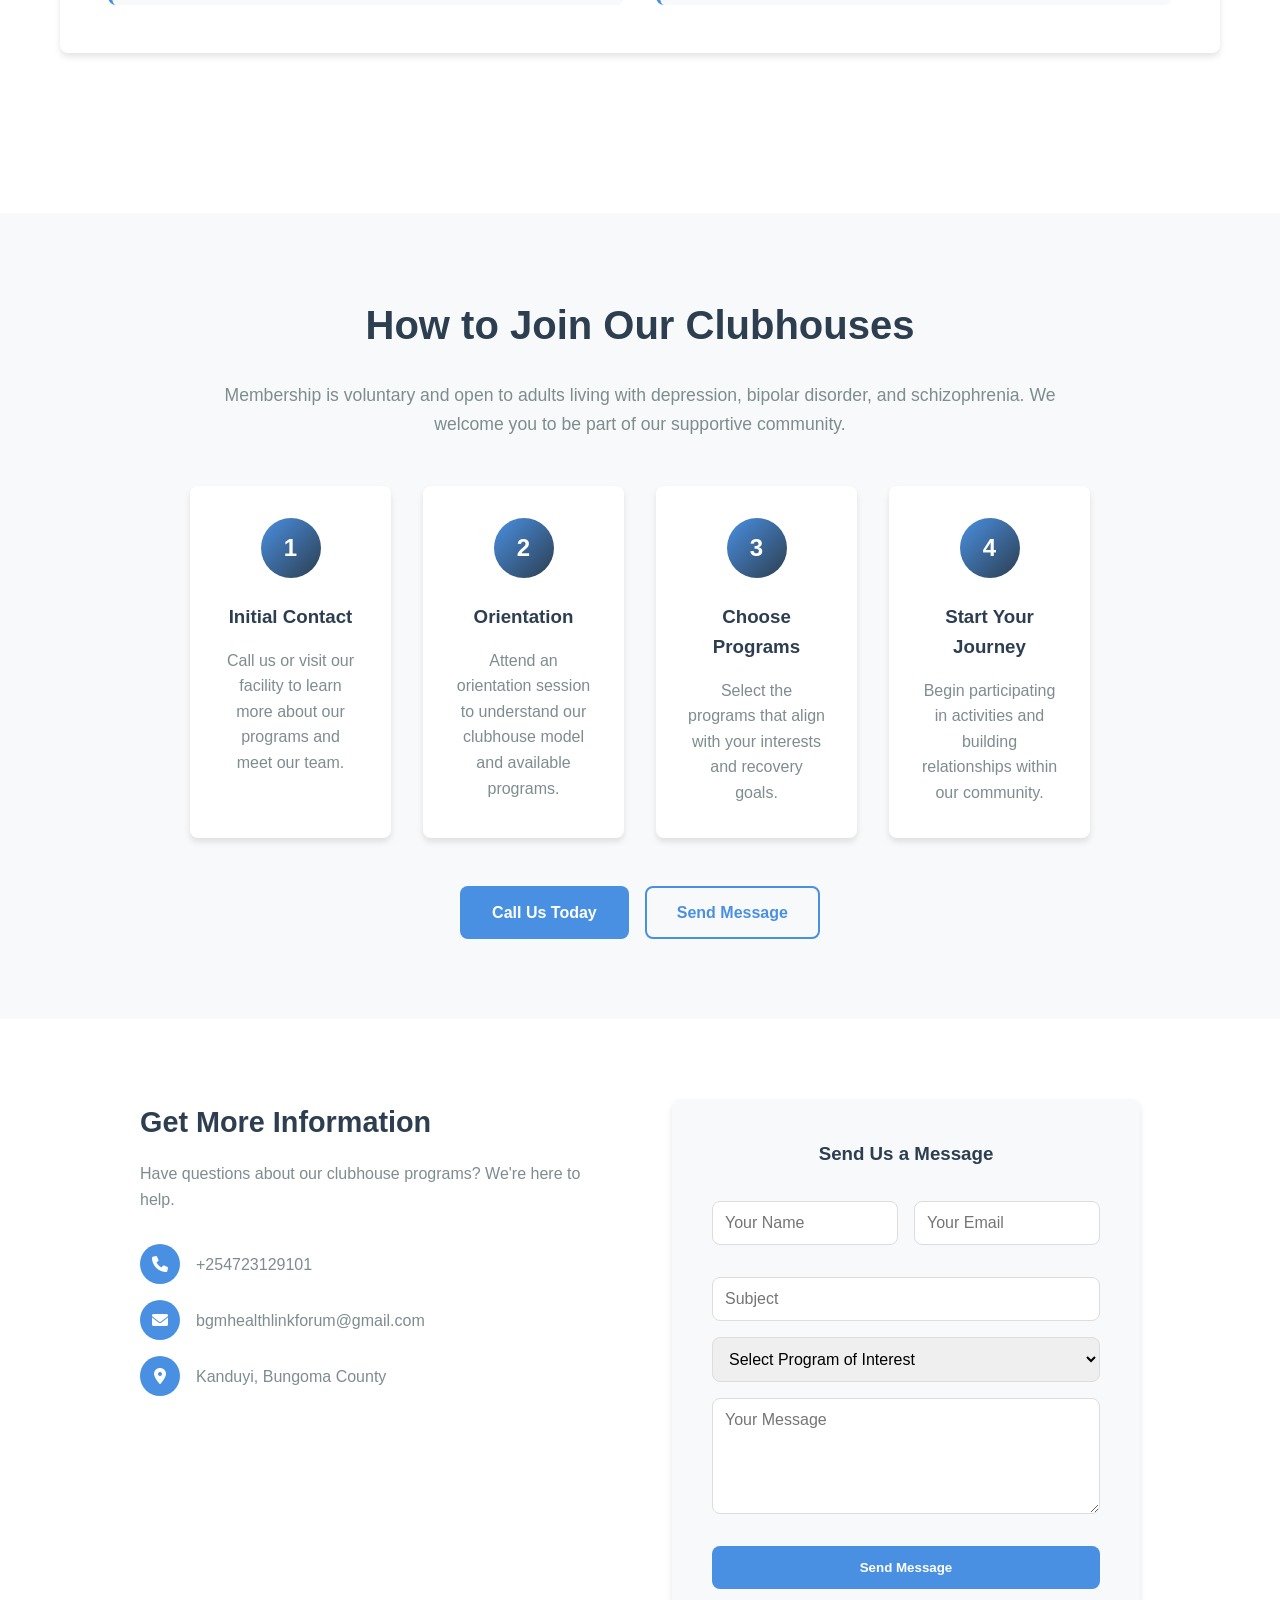
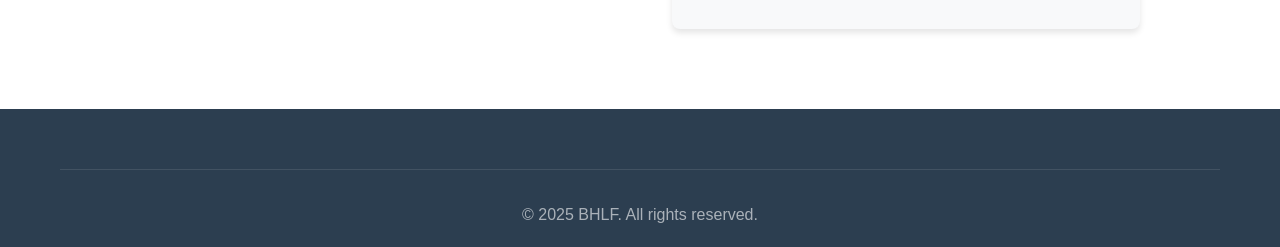
==== commit 1f557c16: "Contact page updated" ====
--- a/clubhouse.html
+++ b/clubhouse.html
@@ -150,7 +150,7 @@
                         </div>
                     </div>
 
-                    <div class="program-schedule">
+                    <!-- <div class="program-schedule">
                         <h3>Weekly Schedule</h3>
                         <div class="schedule-table">
                             <div class="schedule-row">
@@ -170,7 +170,7 @@
                                 <div class="activity">Closed</div>
                             </div>
                         </div>
-                    </div>
+                    </div> -->
                 </div>
             </div>
 
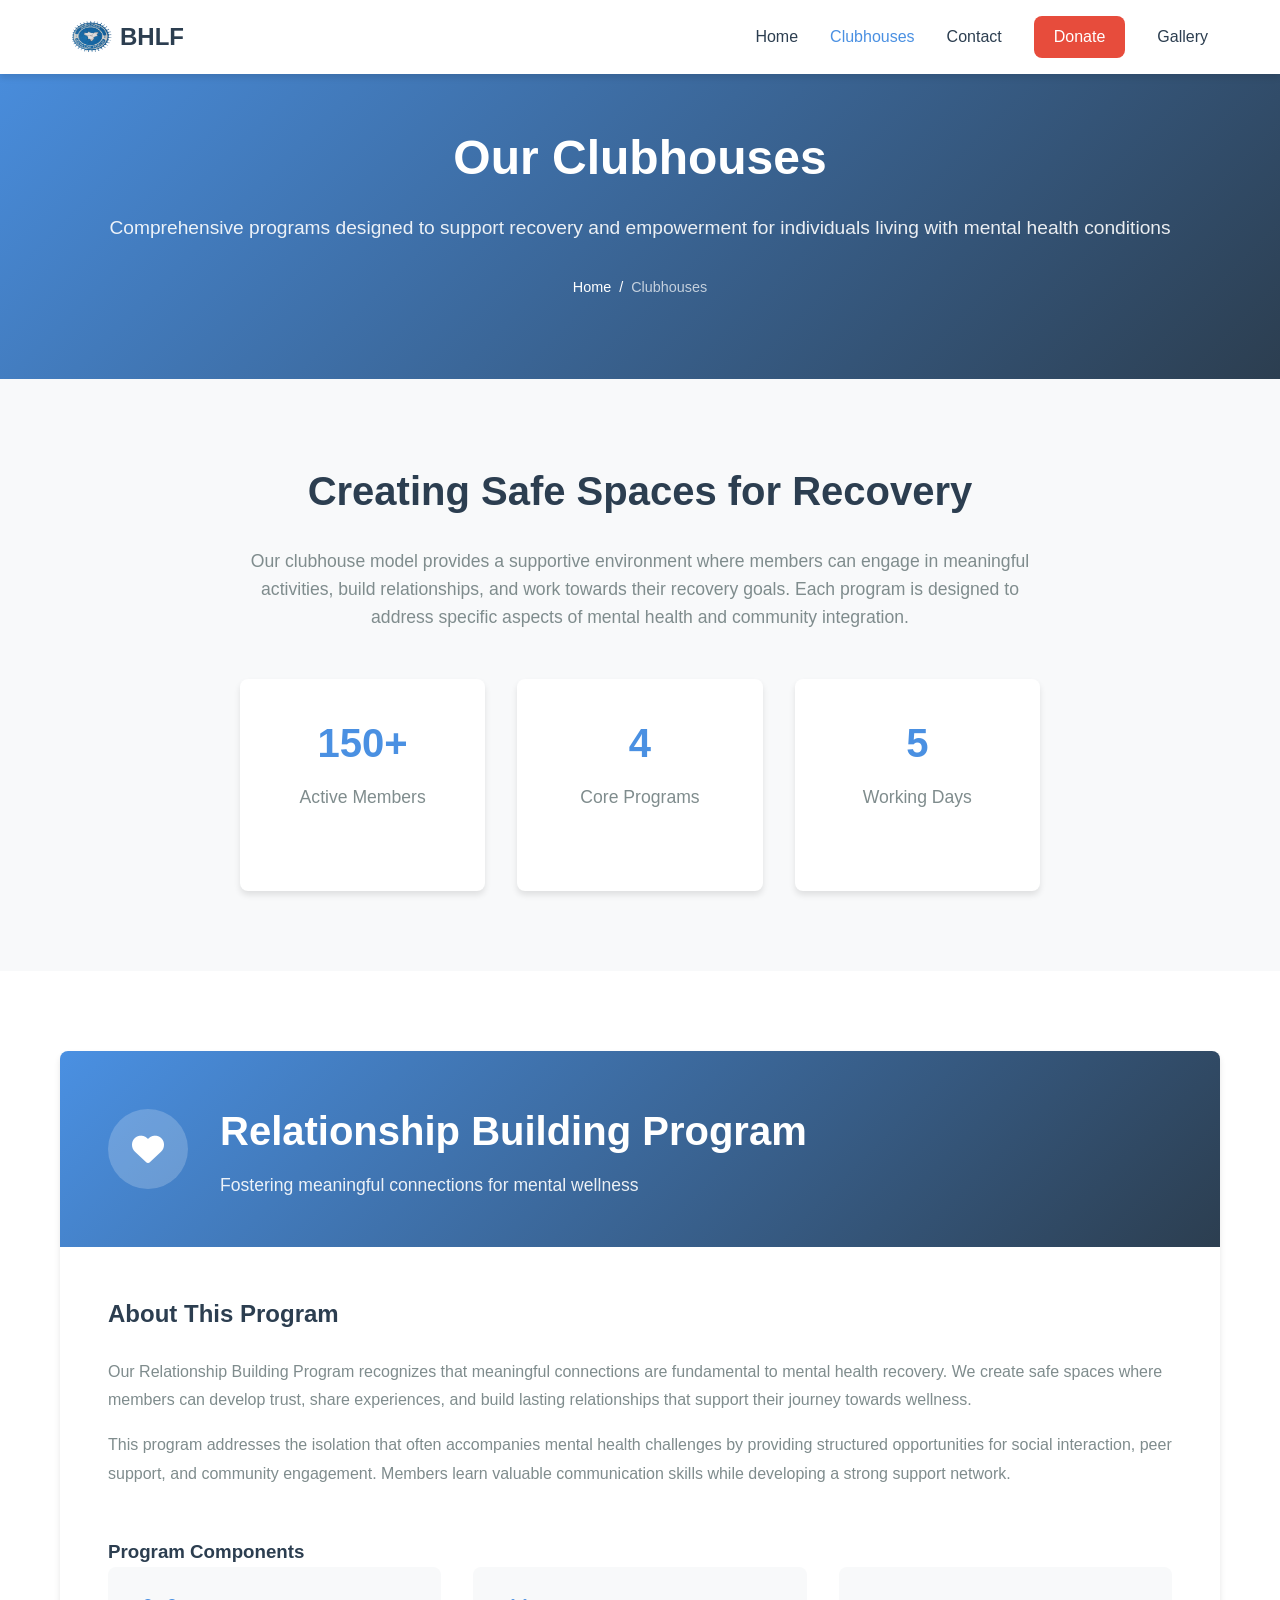
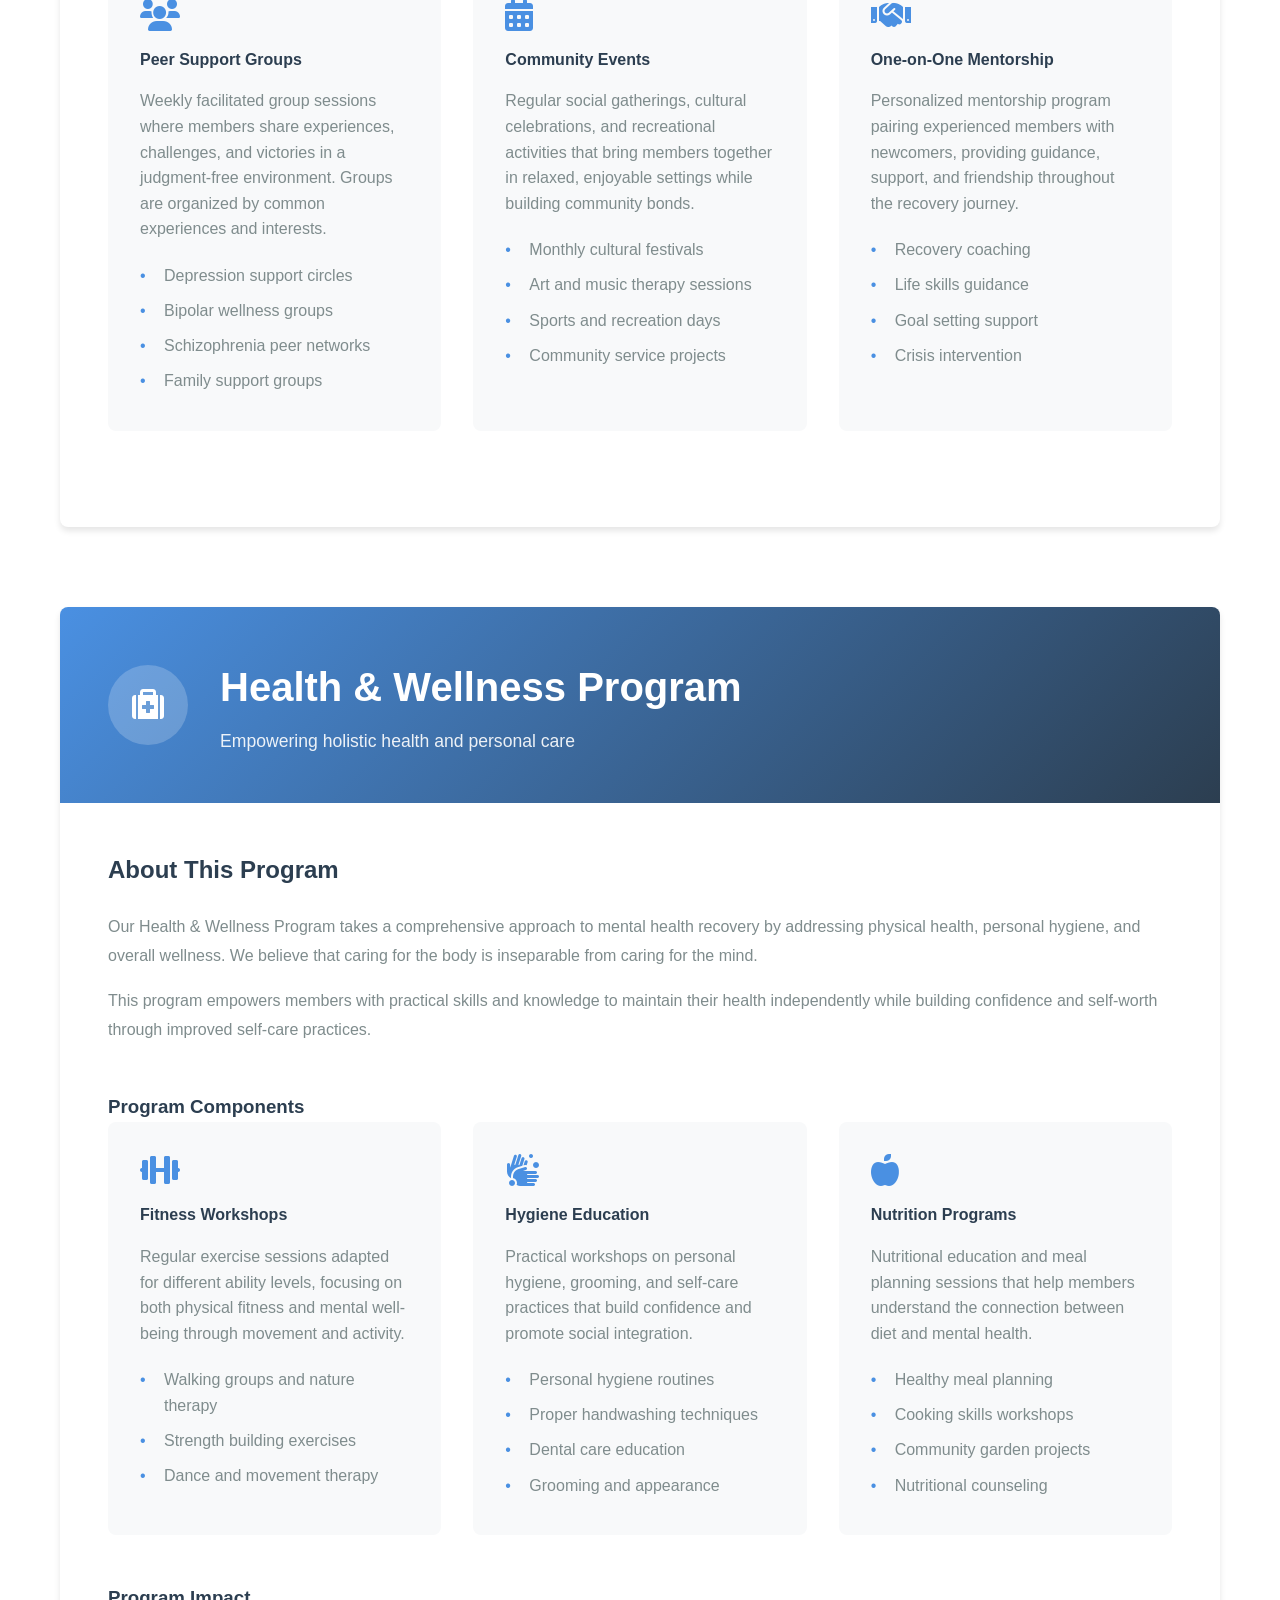
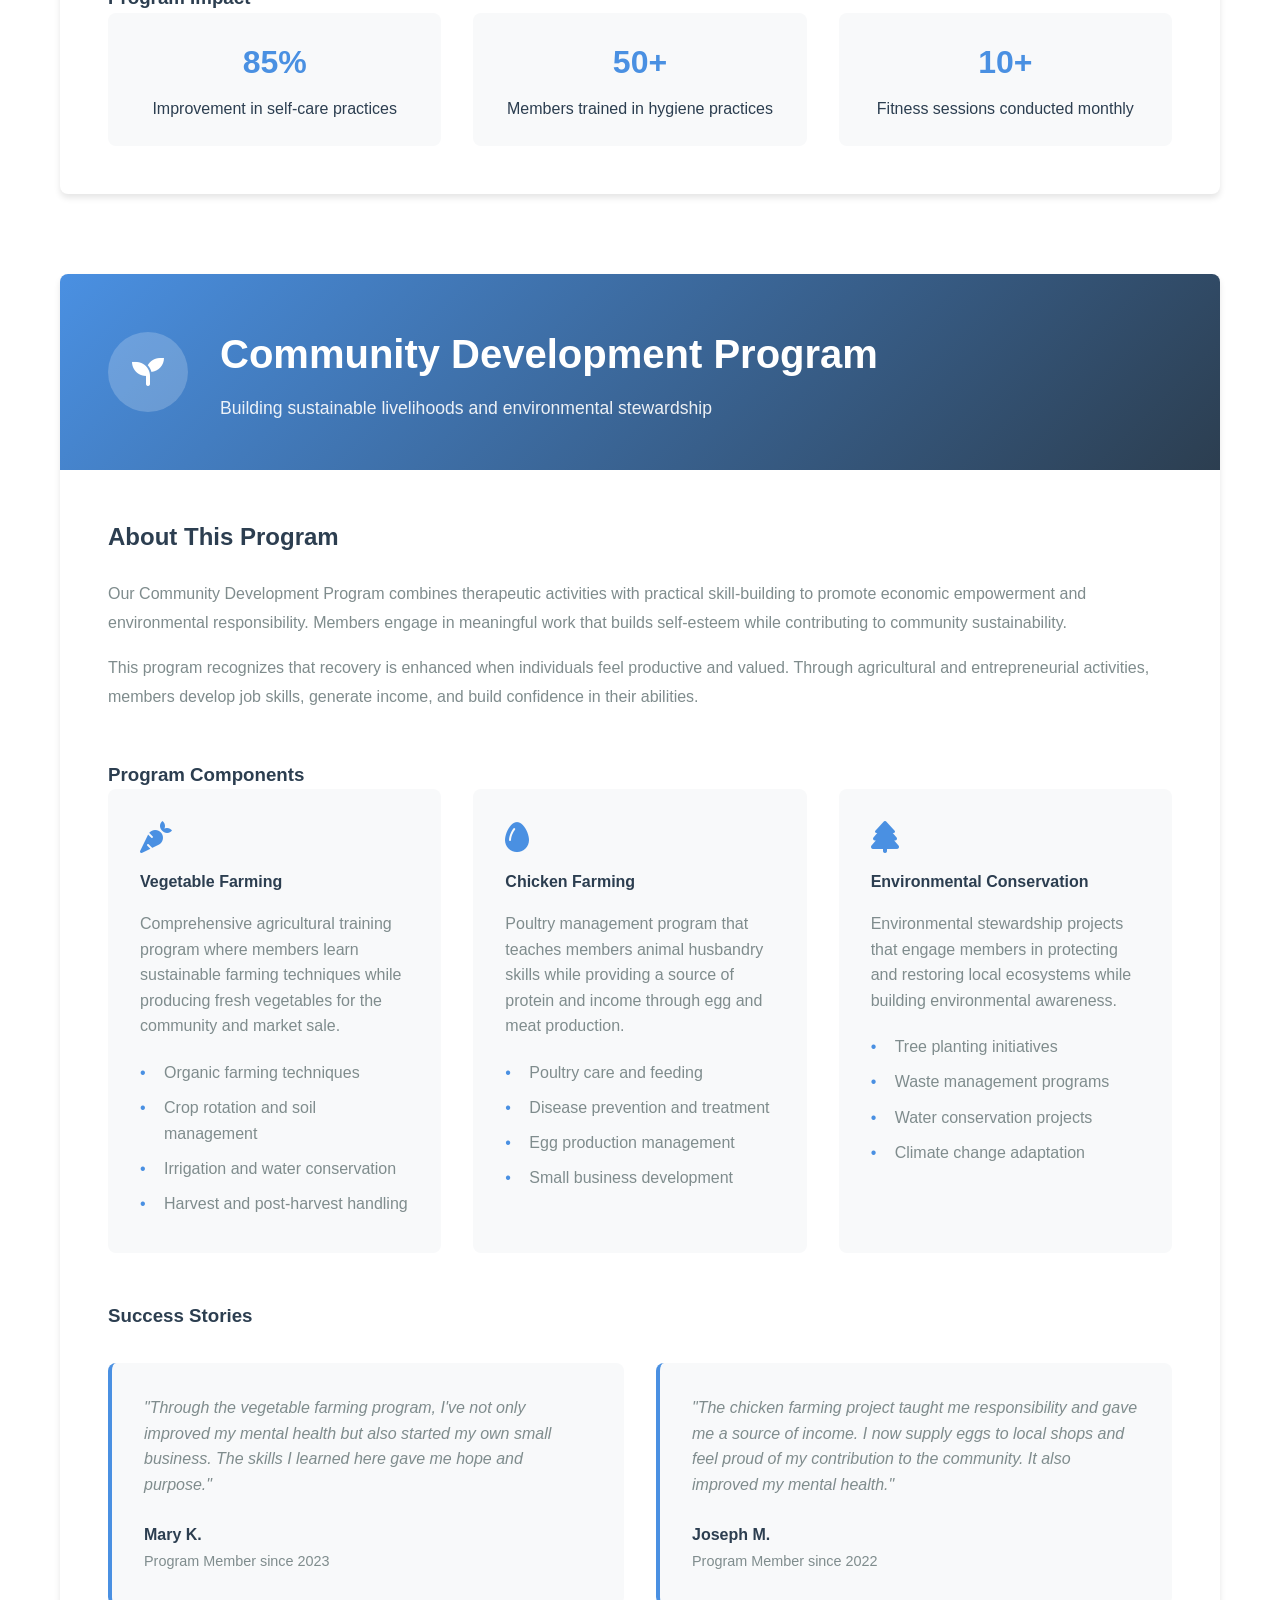
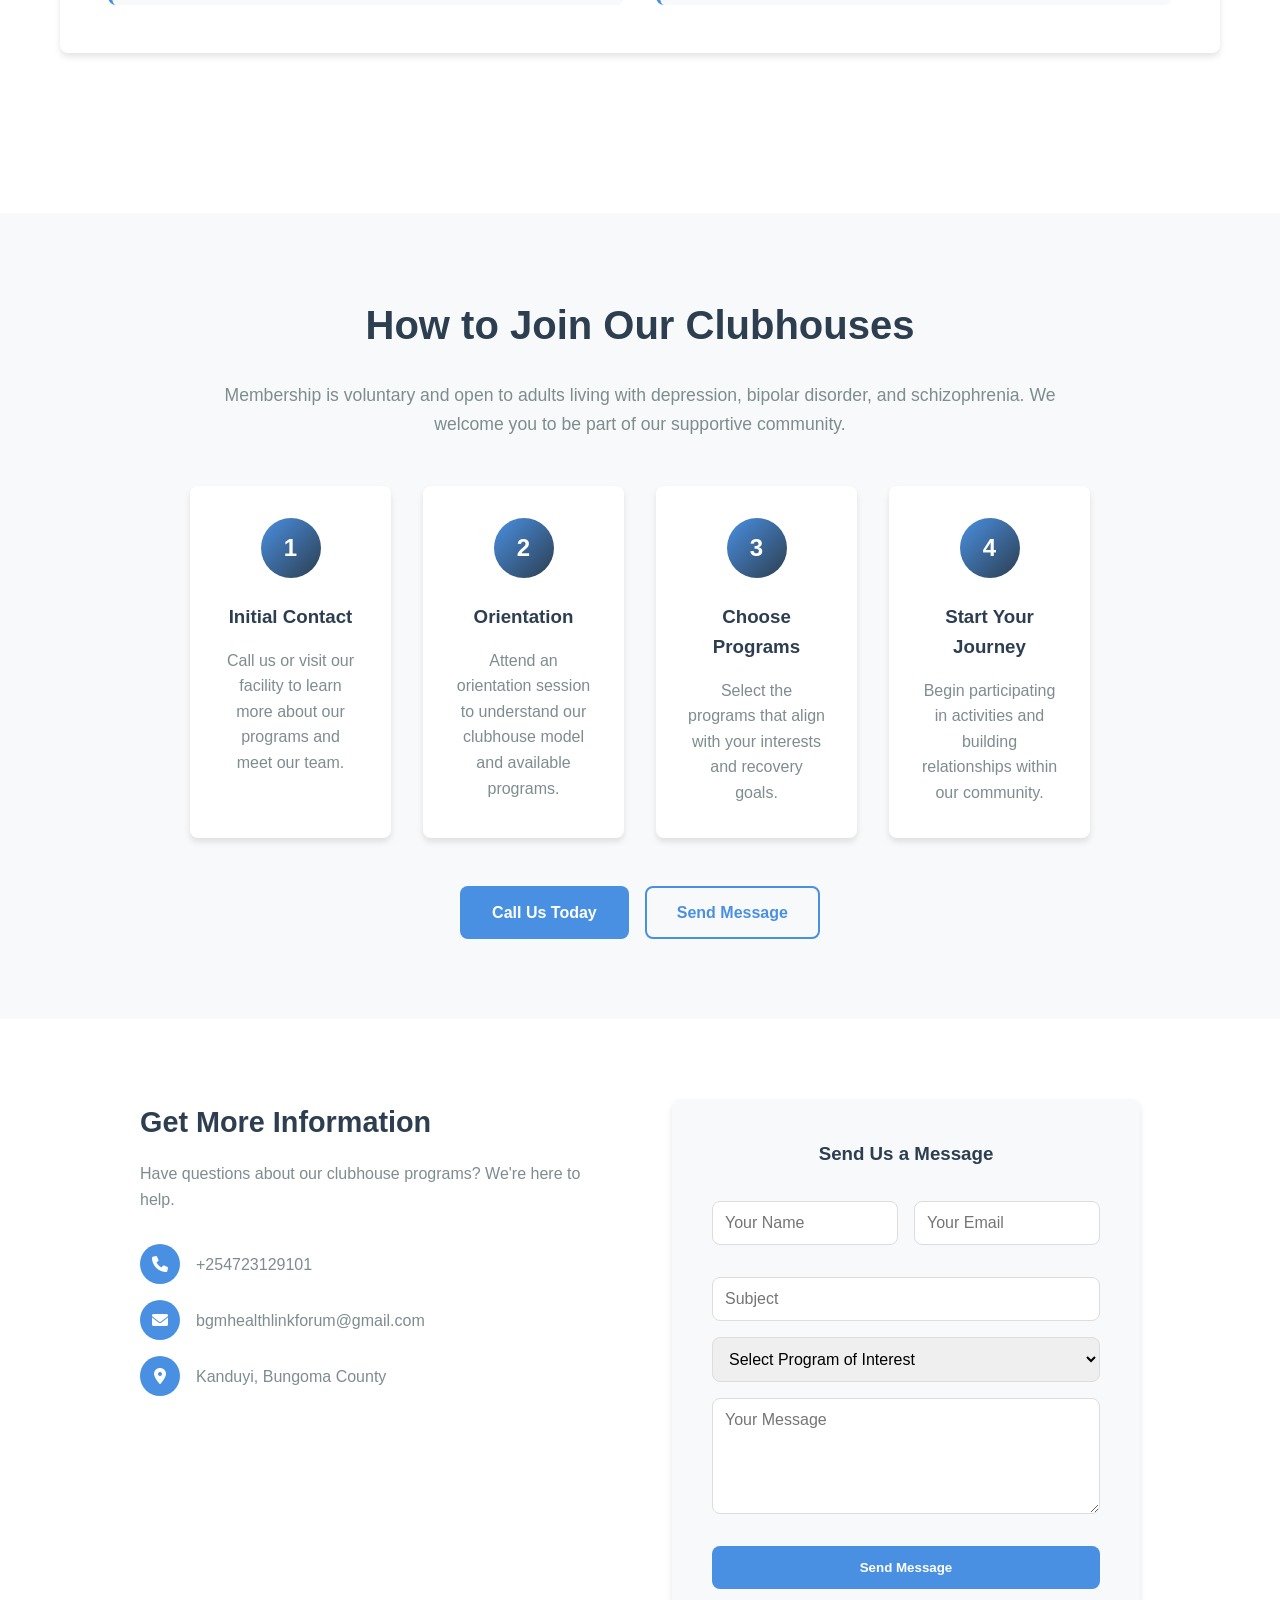
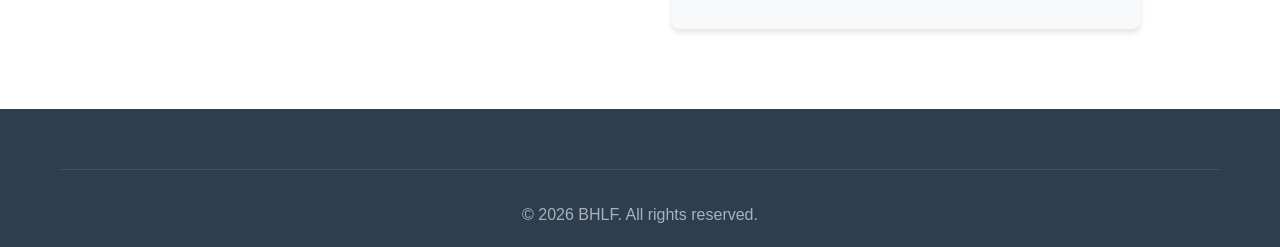
==== commit c63553b6: "Update copyright year to 2026" ====
--- a/clubhouse.html
+++ b/clubhouse.html
@@ -443,7 +443,7 @@
     <footer class="footer">
         <div class="container">
             <div class="footer-bottom">
-                <p>© 2025 BHLF. All rights reserved.</p>
+                <p>© 2026 BHLF. All rights reserved.</p>
             </div>
         </div>
     </footer>
